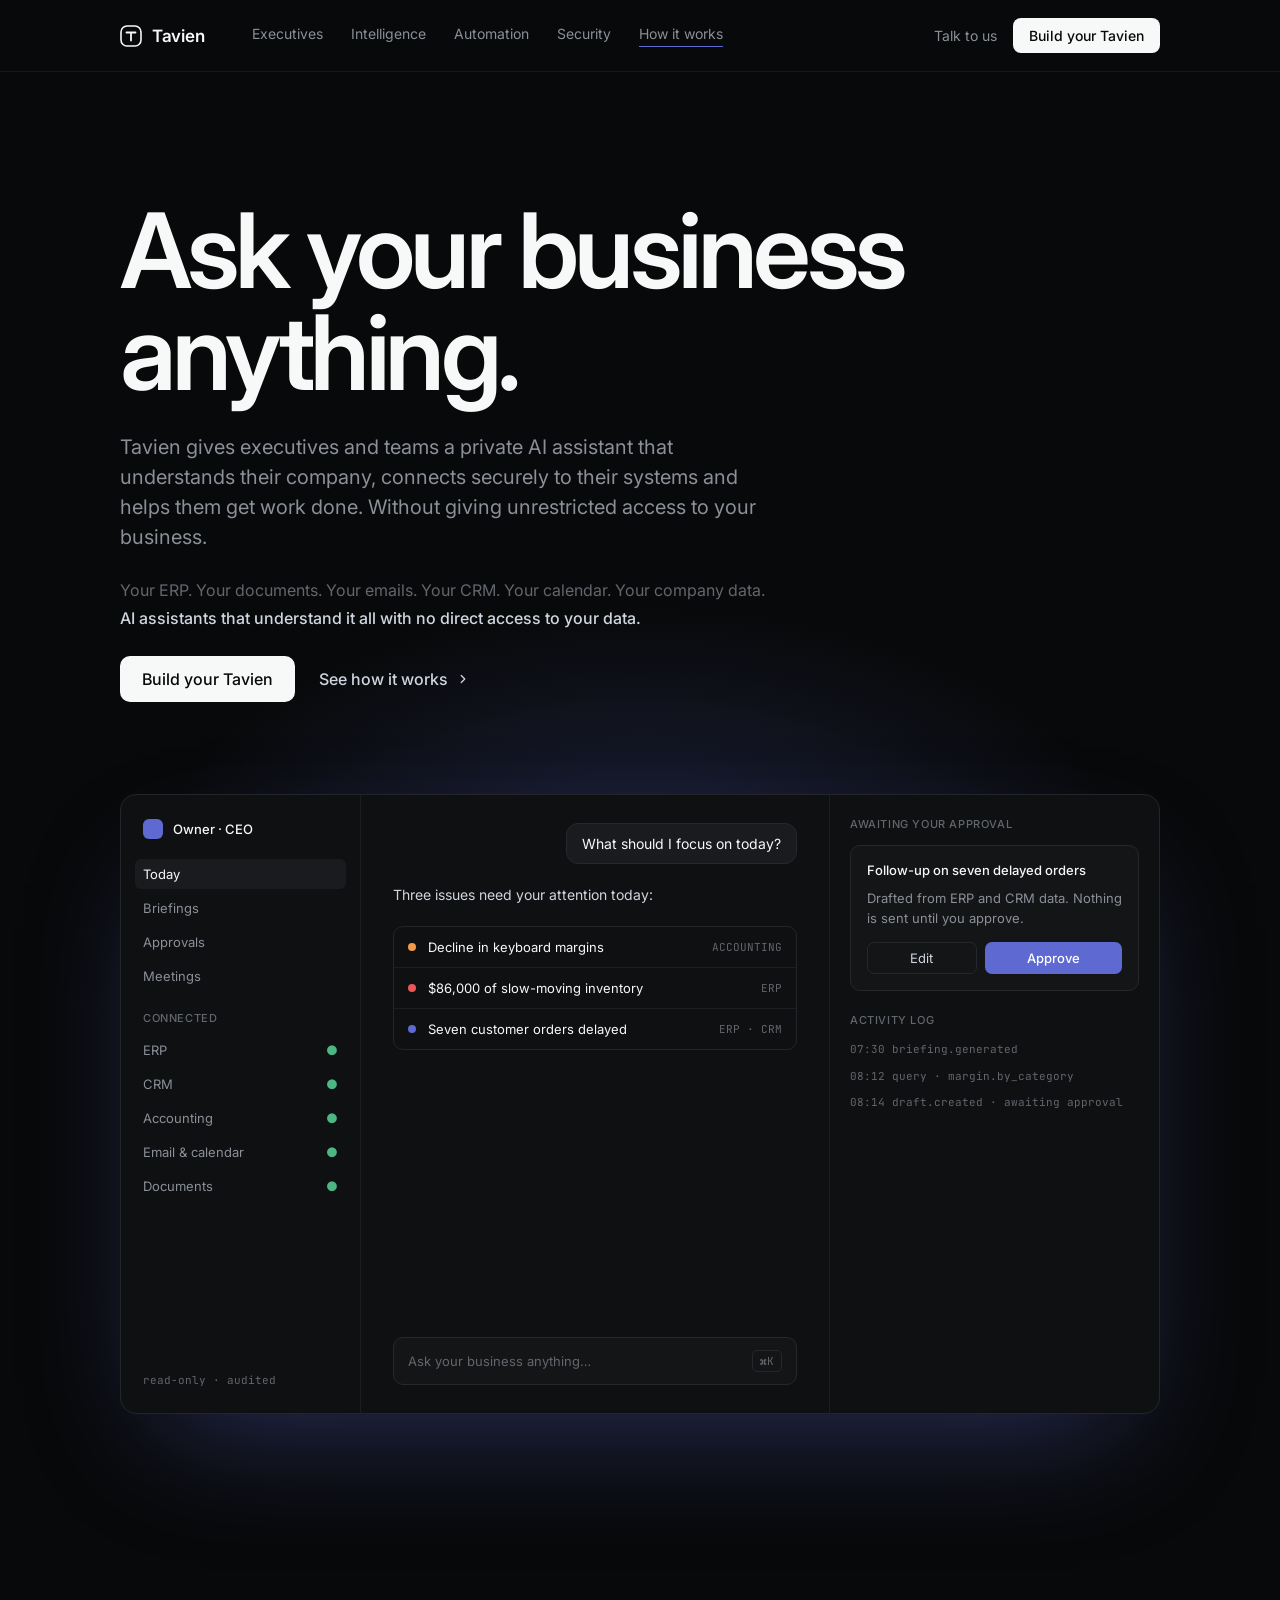
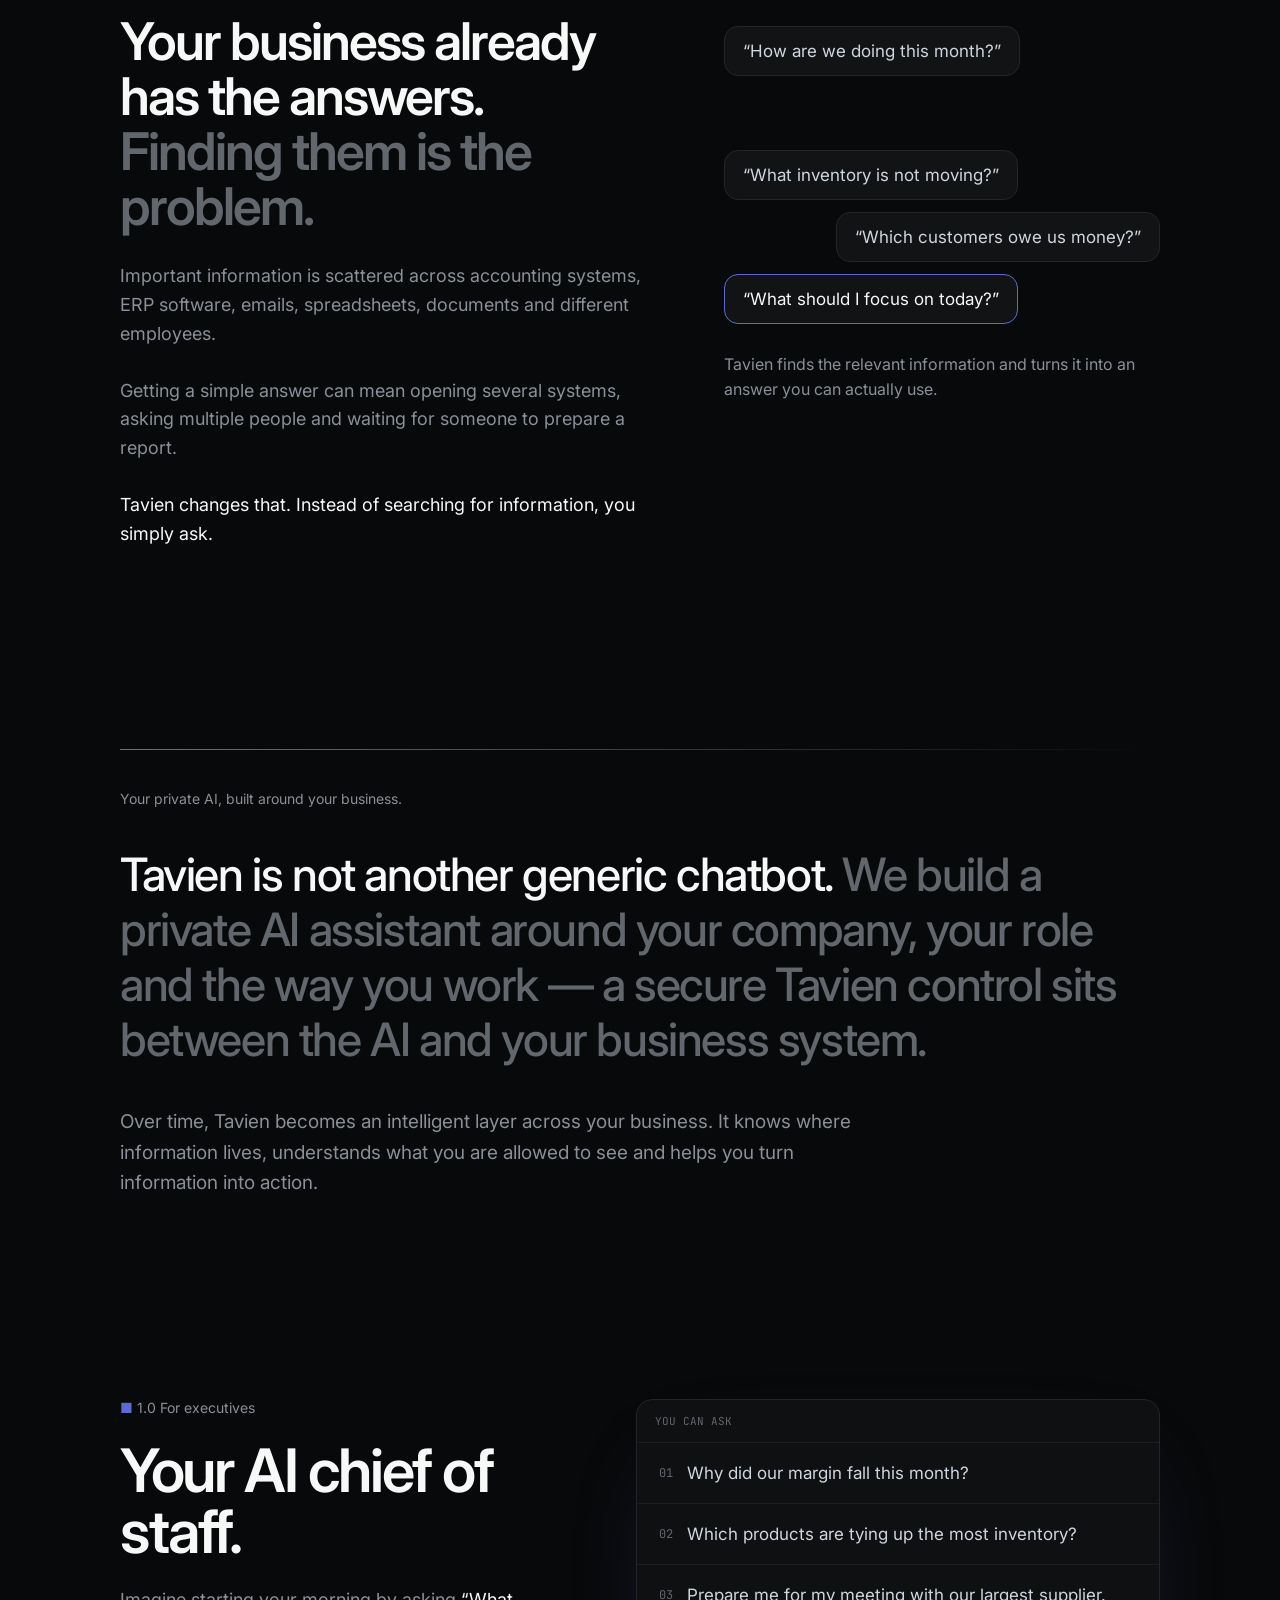
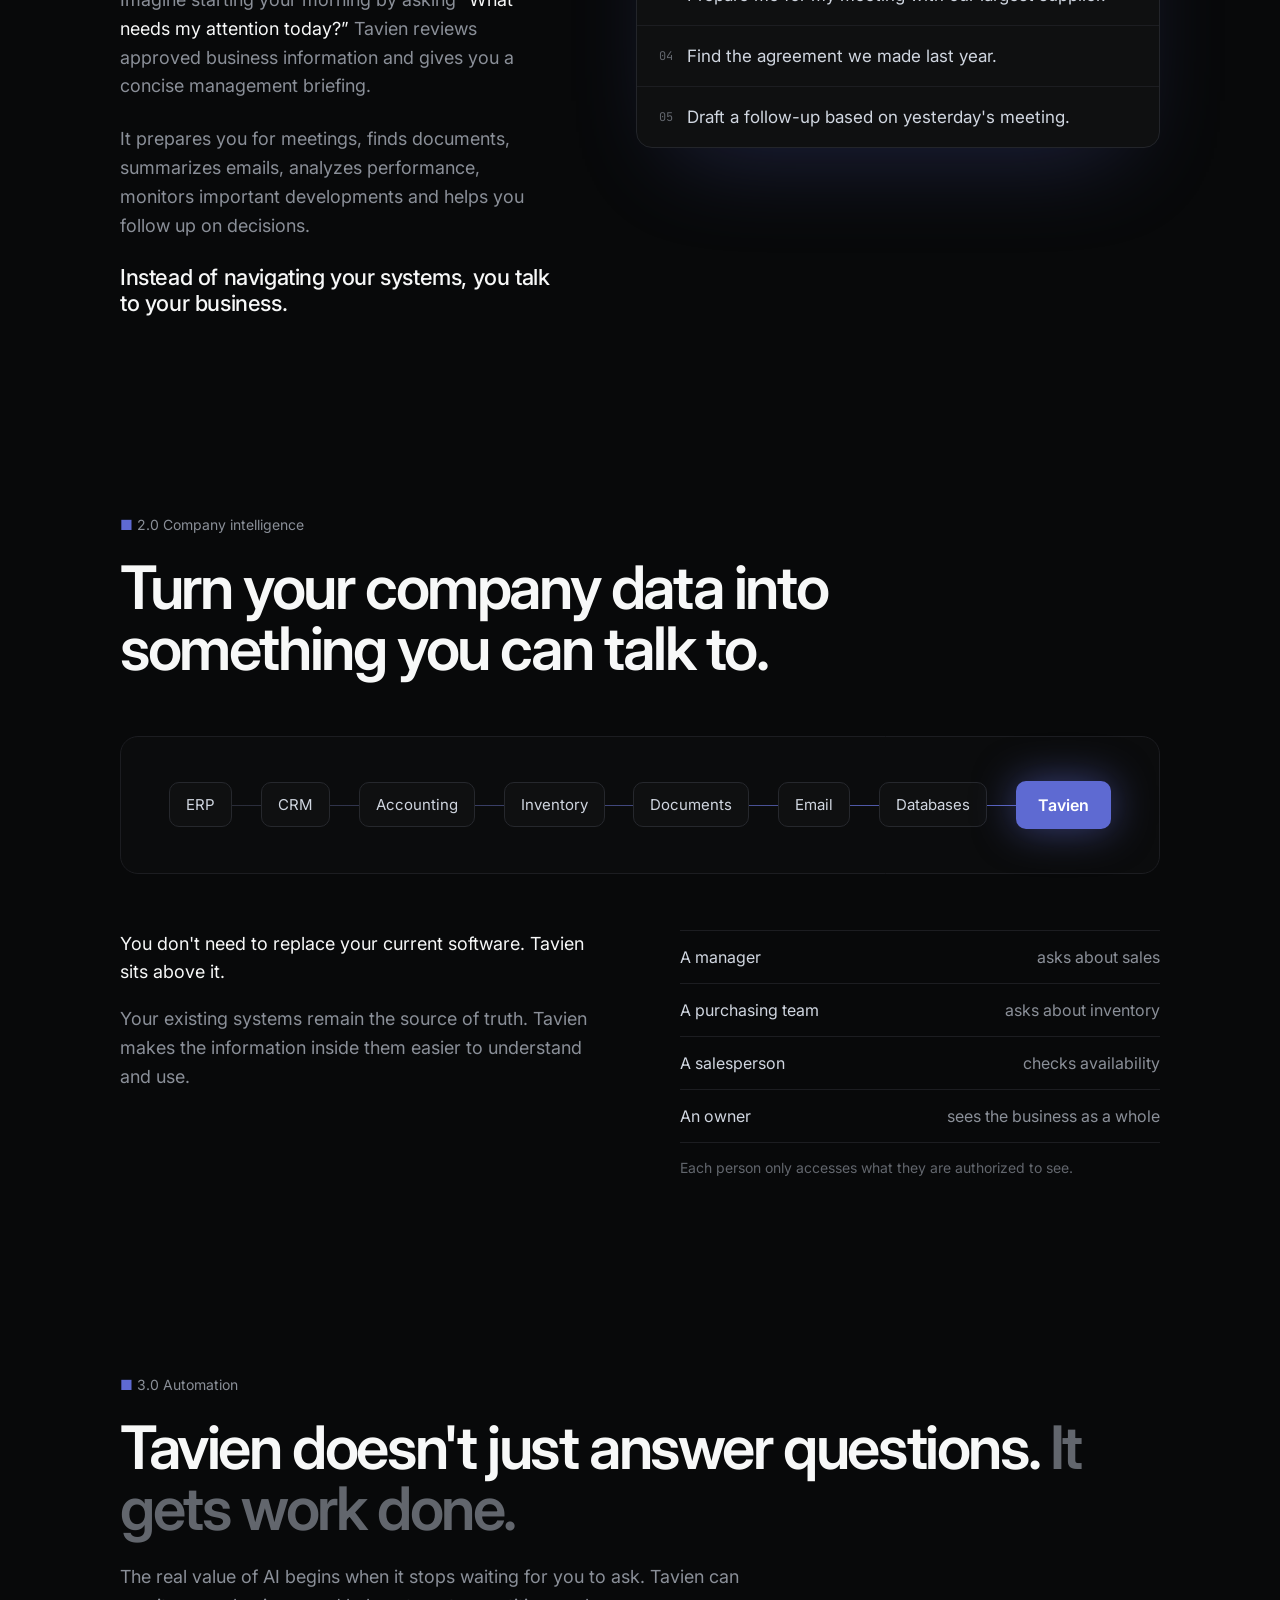
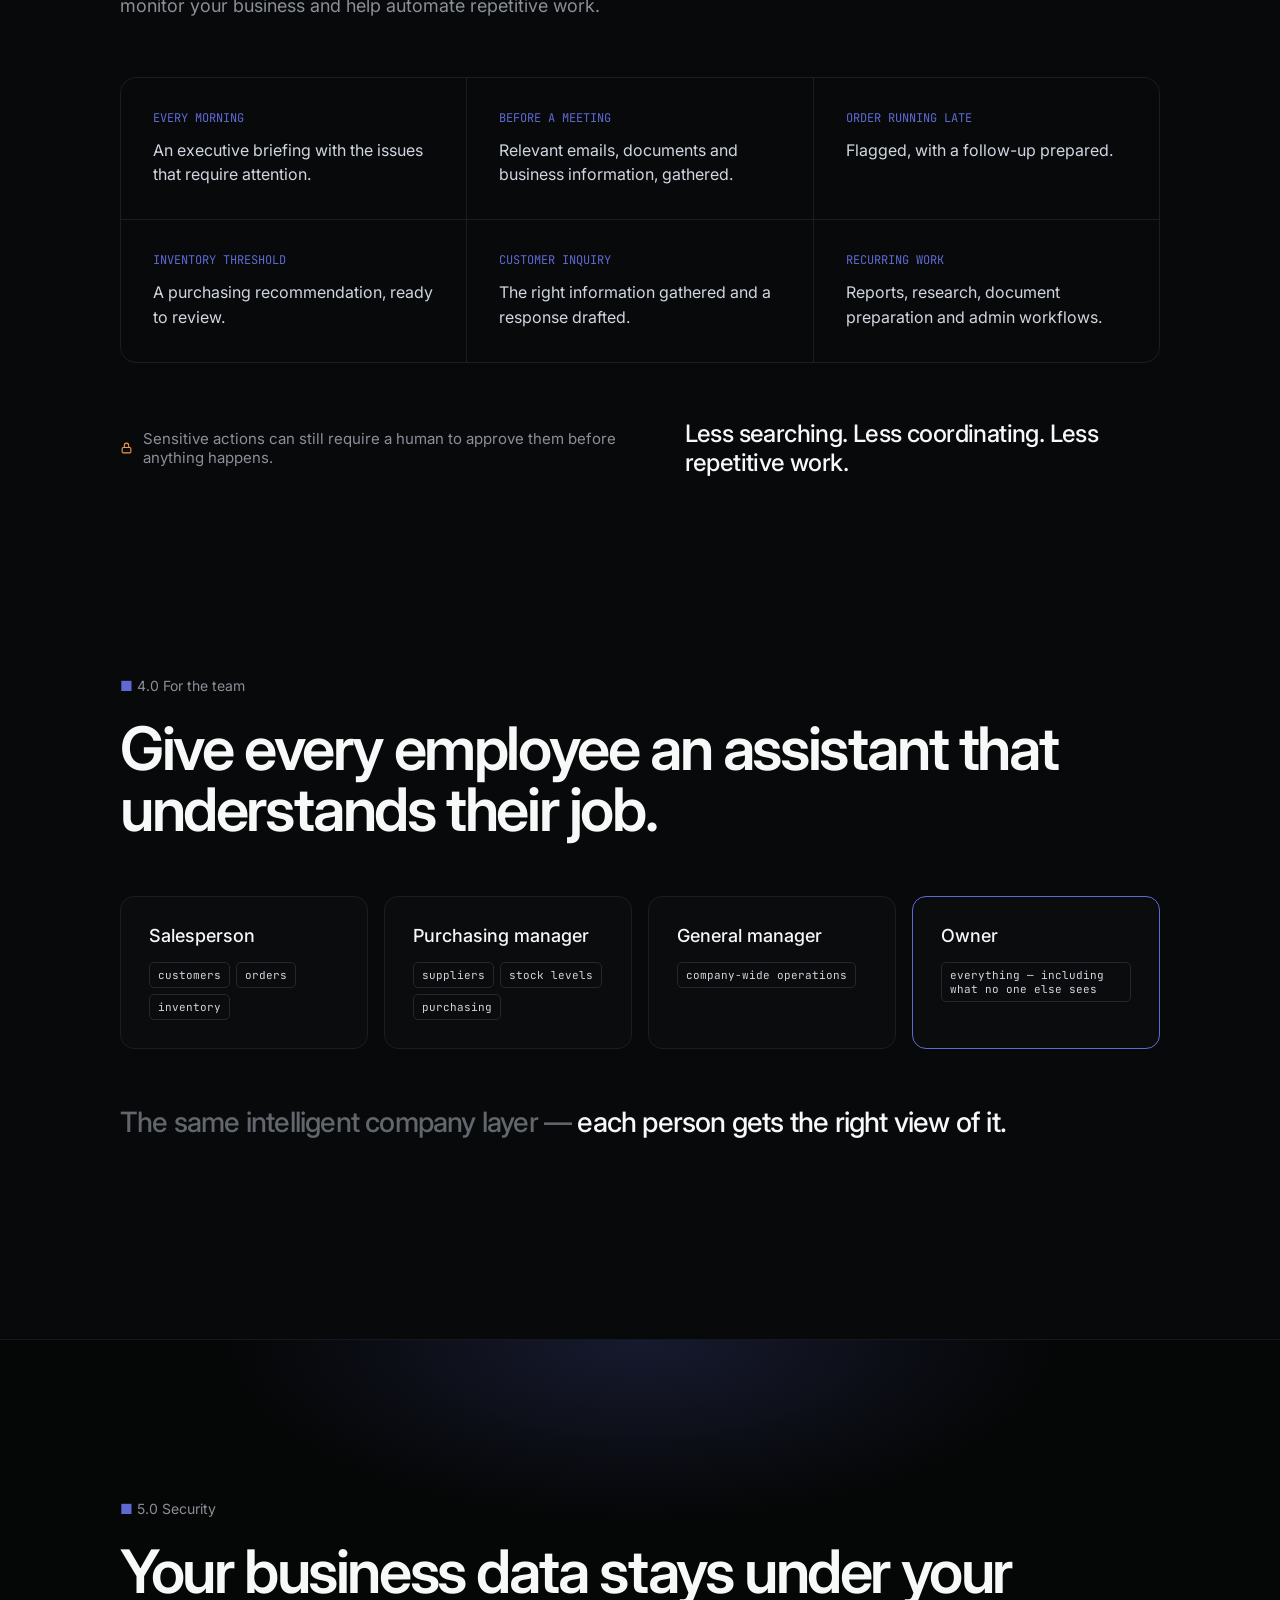
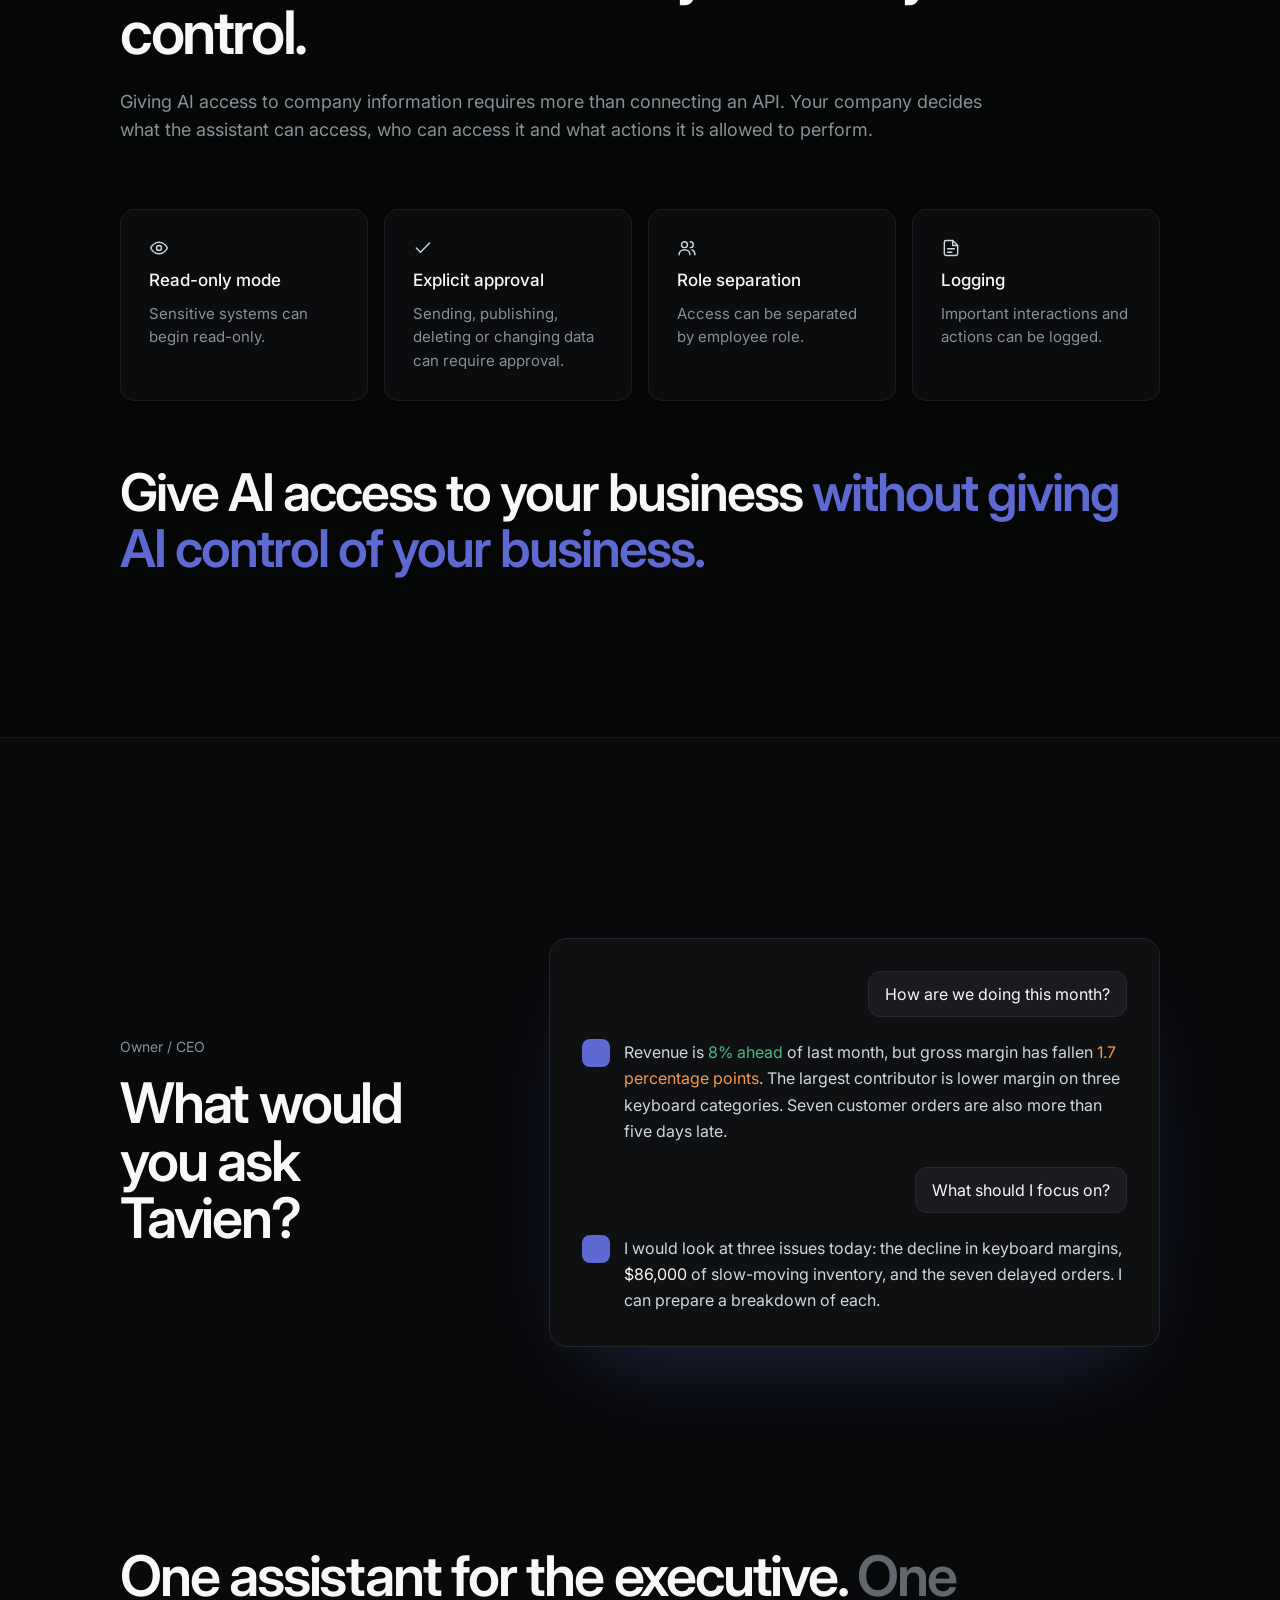
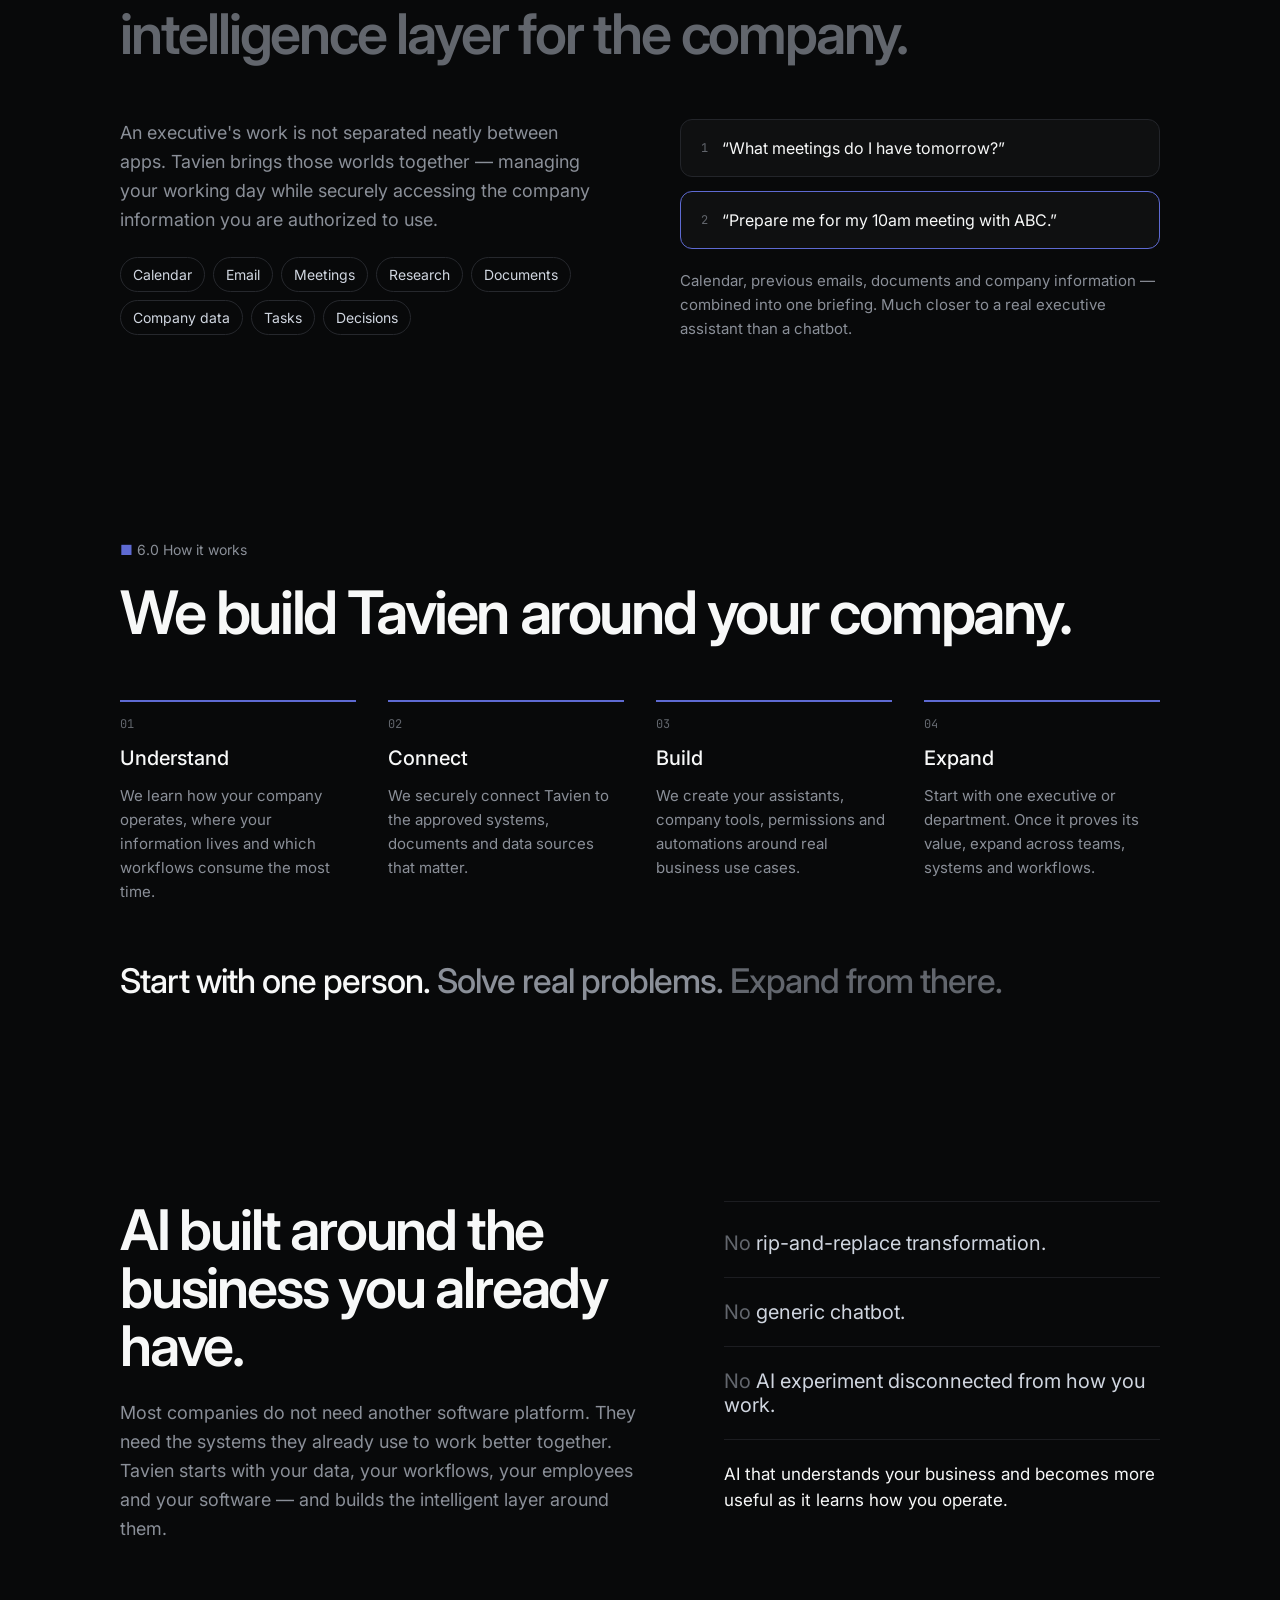
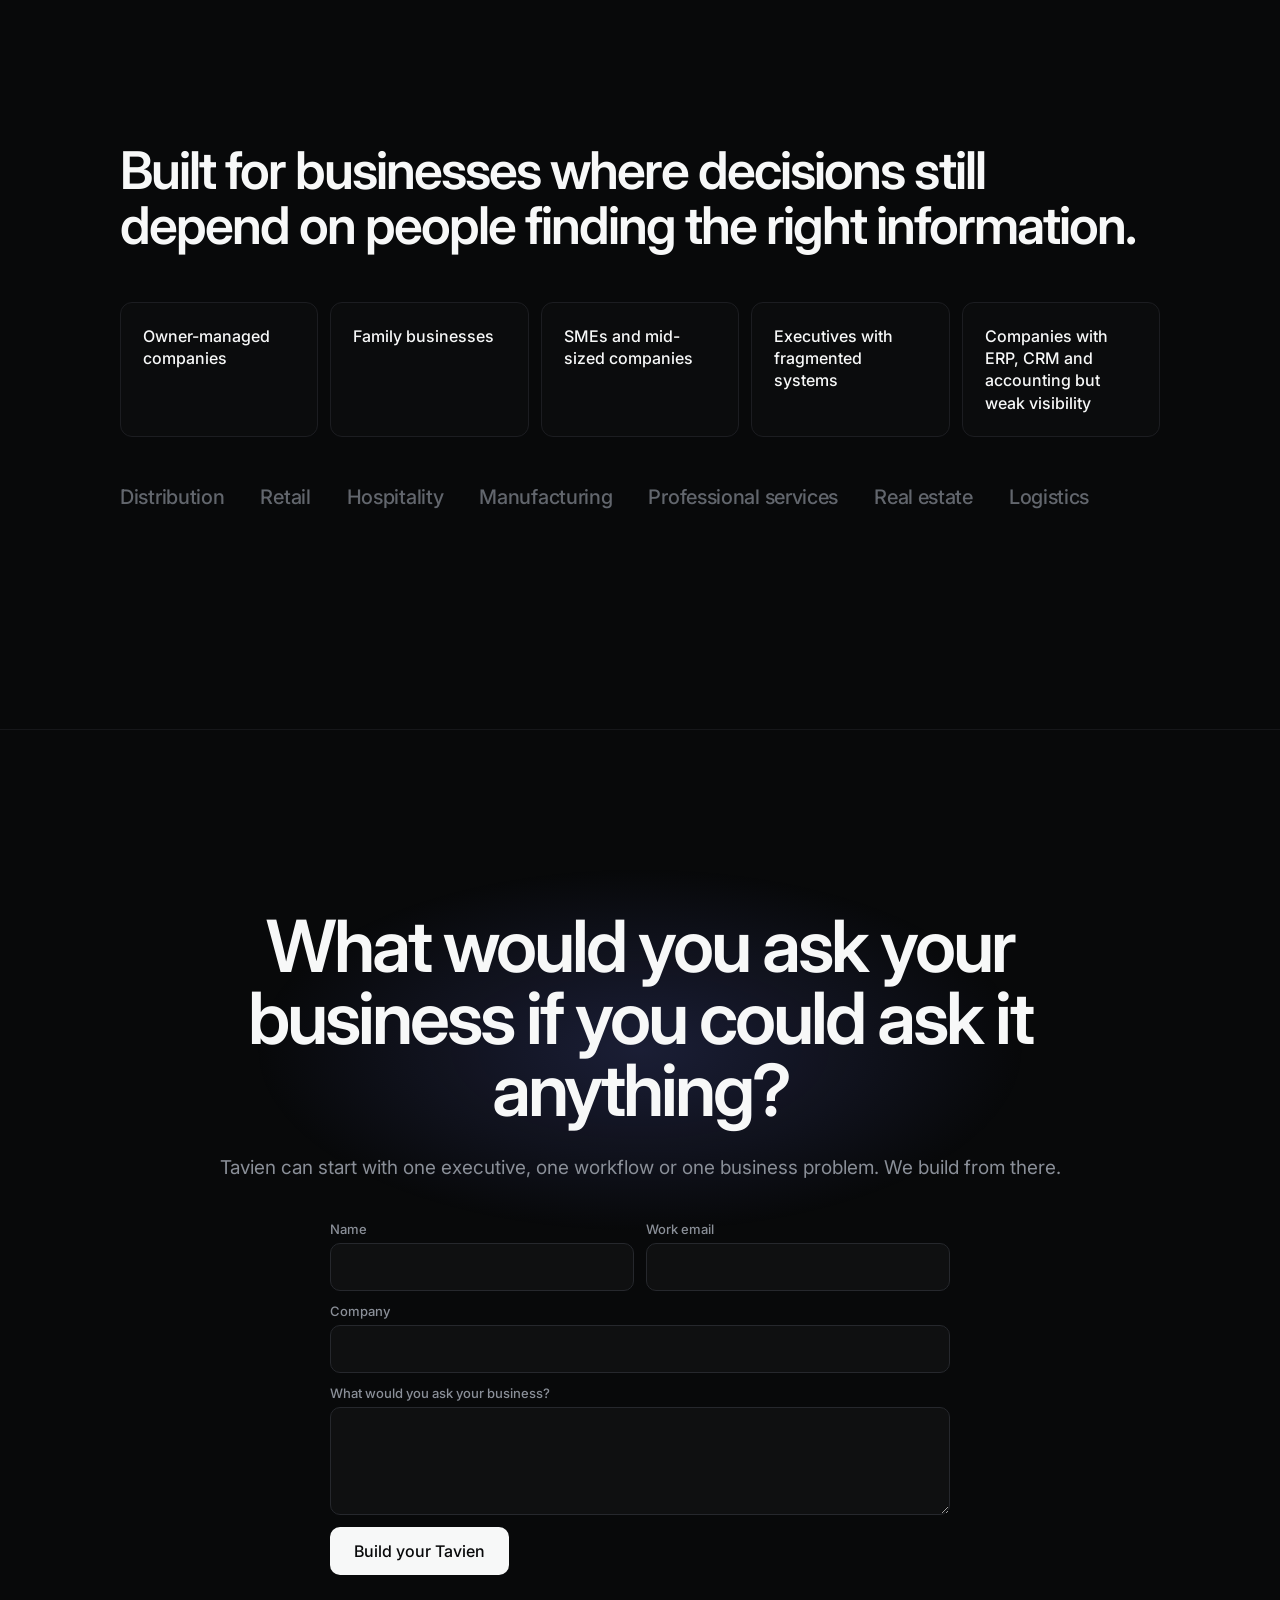
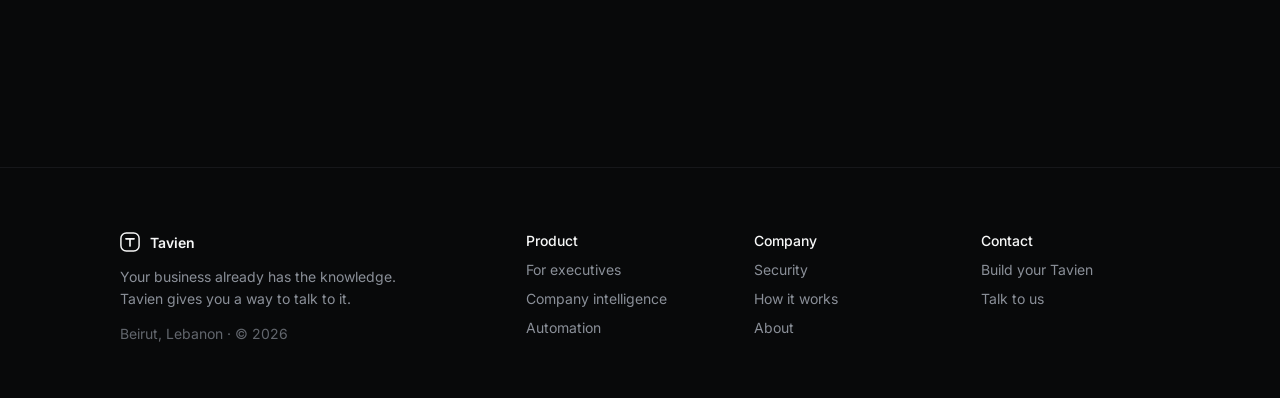
==== index.html @ c4015d45 "Initial Tavien landing page" ====
<!doctype html>
<html lang="en">
<head>
<meta charset="utf-8">
<meta name="viewport" content="width=device-width, initial-scale=1, viewport-fit=cover">
<title>Tavien — Ask your business anything</title>
<meta name="description" content="Tavien gives executives and teams a private AI assistant that understands their company, connects securely to their systems and helps them get work done.">
<meta property="og:title" content="Tavien — Ask your business anything">
<meta property="og:description" content="A private AI assistant that understands your company. Connected securely to your ERP, CRM, accounting, documents and email.">
<meta property="og:type" content="website">
<meta property="og:url" content="https://tavien.ai">
<meta property="twitter:card" content="summary_large_image">
<meta property="twitter:title" content="Tavien — Ask your business anything">
<meta property="twitter:description" content="A private AI assistant that understands your company. Connected securely to your ERP, CRM, accounting, documents and email.">
<link rel="canonical" href="https://tavien.ai">
<meta name="theme-color" content="#08090A">
<link rel="icon" href="data:image/svg+xml,%3Csvg xmlns='http://www.w3.org/2000/svg' viewBox='0 0 22 22'%3E%3Crect width='22' height='22' rx='6' fill='%2308090A'/%3E%3Crect x='1' y='1' width='20' height='20' rx='6' fill='none' stroke='%23F7F8F8' stroke-width='1.6'/%3E%3Cpath d='M6.5 7.5h9M11 7.5v8' stroke='%23F7F8F8' stroke-width='1.8' stroke-linecap='round'/%3E%3C/svg%3E">
<link rel="preconnect" href="https://fonts.googleapis.com">
<link rel="preconnect" href="https://fonts.gstatic.com" crossorigin>
<link href="https://fonts.googleapis.com/css2?family=Inter:wght@400;500;600&amp;family=JetBrains+Mono:wght@400;500&amp;display=swap" rel="stylesheet">
<style>
body{margin:0;background:#08090A;font-family:'Inter',system-ui,sans-serif;color:#F7F8F8;-webkit-font-smoothing:antialiased}
a{color:#F7F8F8;text-decoration:none}a:hover{color:#FFFFFF}
@media (prefers-reduced-motion: no-preference){
@keyframes tvIn{from{opacity:0;transform:translateY(28px);filter:blur(6px)}to{opacity:1;transform:none;filter:none}}
.tv-h1,.tv-h2,.tv-h3,.tv-h4{animation:tvIn .9s cubic-bezier(.2,.7,.2,1) both}
.tv-h2{animation-delay:.12s}.tv-h3{animation-delay:.24s}.tv-h4{animation-delay:.36s}
.rv{opacity:0;transform:translateY(48px);transition:opacity .8s cubic-bezier(.2,.7,.2,1),transform .8s cubic-bezier(.2,.7,.2,1)}
.rv.in{opacity:1;transform:none}
.rv2{opacity:0;transform:translateY(48px);transition:opacity .8s cubic-bezier(.2,.7,.2,1) .1s,transform .8s cubic-bezier(.2,.7,.2,1) .1s}
.rv2.in{opacity:1;transform:none}
.tilt{opacity:.4;transform:perspective(1600px) rotateX(14deg) scale(.94);transition:opacity .9s cubic-bezier(.2,.7,.2,1),transform .9s cubic-bezier(.2,.7,.2,1)}
.tilt.in{opacity:1;transform:perspective(1600px) rotateX(0) scale(1)}
.line{transform-origin:left center;transform:scaleX(0);transition:transform .9s cubic-bezier(.2,.7,.2,1)}
.line.in{transform:scaleX(1)}
.glow{opacity:0;transition:opacity 1.1s ease}
.glow.in{opacity:1}
}
</style>
<noscript><style>.rv,.rv2,.tilt,.line,.glow{opacity:1!important;transform:none!important}</style></noscript>

<style>
html{scroll-behavior:smooth}
*,*::before,*::after{box-sizing:border-box}
a:focus-visible,button:focus-visible,input:focus-visible,textarea:focus-visible{outline:2px solid #5E6AD2;outline-offset:3px;border-radius:6px}
.fld{display:flex;flex-direction:column;gap:6px;font-size:13px;font-weight:500;color:#8A8F98}
.fld input,.fld textarea{font:inherit;font-size:16px;color:#F7F8F8;background:#0F1011;border:1px solid #26282D;border-radius:10px;padding:13px 14px;resize:vertical}
.fld input:focus,.fld textarea:focus{border-color:#5E6AD2;outline:none}
#scrollbar{position:fixed;top:0;left:0;height:3px;width:0%;background:linear-gradient(90deg,#5E6AD2,#8B93E8);z-index:60;transition:width .08s linear}
header nav a{position:relative;padding-bottom:4px}
header nav a::after{content:'';position:absolute;left:0;right:100%;bottom:-1px;height:1.5px;background:#5E6AD2;transition:right .25s cubic-bezier(.2,.7,.2,1)}
header nav a:hover{color:#F7F8F8}
header nav a:hover::after,header nav a.active::after{right:0}
header nav a.active{color:#F7F8F8}
[style*="background: #F7F8F8"]{transition:transform .2s cubic-bezier(.2,.7,.2,1),box-shadow .2s ease}
[style*="background: #F7F8F8"]:hover{transform:translateY(-2px);box-shadow:0 12px 28px -10px rgba(247,248,248,.3)}
[style*="background: #F7F8F8"]:active{transform:translateY(0)}
[style*="background: #0B0C0D"]{transition:transform .3s cubic-bezier(.2,.7,.2,1),border-color .3s ease,box-shadow .3s ease}
[style*="background: #0B0C0D"]:hover{transform:translateY(-6px);border-color:#3D4160!important;box-shadow:0 24px 48px -28px rgba(94,106,210,.45)}
.hair>div{transition:transform .3s cubic-bezier(.2,.7,.2,1),background .3s ease}
.hair>div:hover{transform:translateY(-4px);background:#0B0C0D}
.mock{isolation:isolate}
.mock::after{content:'';position:absolute;inset:0;pointer-events:none;opacity:0;transition:opacity .3s ease;background:radial-gradient(320px circle at var(--mx,50%) var(--my,50%),rgba(94,106,210,.16),transparent 70%)}
.mock:hover::after{opacity:1}
.hamburger{display:none;align-items:center;justify-content:center;width:36px;height:36px;border-radius:8px;border:1px solid #26282D;background:transparent;cursor:pointer;flex-direction:column;gap:4px}
.hamburger span{display:block;width:16px;height:1.5px;background:#F7F8F8;transition:transform .25s ease,opacity .25s ease}
.hamburger[aria-expanded="true"] span:nth-child(1){transform:translateY(5.5px) rotate(45deg)}
.hamburger[aria-expanded="true"] span:nth-child(2){opacity:0}
.hamburger[aria-expanded="true"] span:nth-child(3){transform:translateY(-5.5px) rotate(-45deg)}
.mobile-nav{display:none;flex-direction:column;gap:2px;padding:8px 20px 20px;border-bottom:1px solid #16171A;background:#08090A;position:relative;z-index:2}
.mobile-nav a{padding:12px 4px;font-size:15px;color:#D0D6E0;border-bottom:1px solid #16171A}
.mobile-nav a:last-child{border-bottom:0}
.mobile-nav.open{display:flex}
@media (min-width:761px){.hamburger{display:none!important}.mobile-nav{display:none!important}}
@media (max-width:1100px){
 header{padding:0 40px!important}
 header nav{gap:18px!important}
 section{padding-left:40px!important;padding-right:40px!important}
 footer{padding-left:40px!important;padding-right:40px!important}
 [style*="repeat(4, minmax(0, 1fr))"],[style*="repeat(5, minmax(0, 1fr))"]{grid-template-columns:repeat(2,minmax(0,1fr))!important}
 .mock>div{grid-template-columns:220px minmax(0,1fr)!important}
 .mock>div>div:last-child{display:none!important}
 h1{font-size:84px!important}
}
@media (max-width:760px){
 header{padding:0 20px!important}
 header nav,header a[href="#contact"]:not([style*="background"]){display:none!important}
 .hamburger{display:flex!important}
 section{padding-left:20px!important;padding-right:20px!important;padding-top:96px!important}
 #security{padding-top:88px!important;padding-bottom:88px!important;margin-top:96px!important}
 #contact{padding-top:88px!important;padding-bottom:88px!important;margin-top:96px!important}
 footer{padding:48px 20px!important;grid-template-columns:repeat(2,minmax(0,1fr))!important}
 footer>div:first-child{grid-column:1/-1}
 [style*="grid-template-columns"]:not(footer):not(.hair):not(.contact-form){grid-template-columns:minmax(0,1fr)!important;gap:36px!important}
 .hair{grid-template-columns:minmax(0,1fr)!important}
 .contact-form{grid-template-columns:minmax(0,1fr)!important}
 h1{font-size:52px!important;letter-spacing:-2px!important}
 h2{font-size:36px!important;letter-spacing:-1.2px!important;line-height:1.1!important}
 .big{font-size:26px!important;letter-spacing:-0.6px!important}
 #top{padding-top:72px!important}
 .mock{height:auto!important;margin-top:40px!important}
 .mock>div{grid-template-columns:minmax(0,1fr)!important}
 .mock>div>div:first-child{display:none!important}
 .mock>div>div:nth-child(2){padding:20px!important}
 .flow{flex-wrap:wrap;justify-content:flex-start!important;gap:10px;padding:24px!important}
 .flow .line{display:none}
 [style*="justify-content: space-between"]{flex-wrap:wrap}
 [style*="font-size: 72px"]{font-size:40px!important;letter-spacing:-1.4px!important}
 [style*="font-size: 60px"],[style*="font-size: 56px"]{font-size:36px!important}
}
</style>
</head>
<body>
<div id="scrollbar"></div>
<div style="width: 100%; max-width: 1440px; margin: 0 auto; min-height: 100vh; box-sizing: border-box; background: #08090A; display: flex; flex-direction: column; font-family: 'Inter', system-ui, sans-serif; color: #F7F8F8; overflow: hidden; position: relative">

<!-- NAV -->
<header style="display: flex; align-items: center; justify-content: space-between; height: 72px; padding: 0 120px; border-bottom: 1px solid #16171A; position: relative; z-index: 2">
<div style="display: flex; align-items: center; gap: 48px">
<a href="#top" style="display: flex; align-items: center; gap: 10px">
<svg width="22" height="22" viewBox="0 0 22 22" fill="none" aria-hidden="true"><rect x="1" y="1" width="20" height="20" rx="6" stroke="#F7F8F8" stroke-width="1.6"></rect><path d="M6.5 7.5h9M11 7.5v8" stroke="#F7F8F8" stroke-width="1.8" stroke-linecap="round"></path></svg>
<span style="font-weight: 600; font-size: 17px; letter-spacing: -0.3px">Tavien</span>
</a>
<nav style="display: flex; gap: 28px; font-size: 14px">
<a href="#executives" style="color: #8A8F98">Executives</a>
<a href="#intelligence" style="color: #8A8F98">Intelligence</a>
<a href="#automation" style="color: #8A8F98">Automation</a>
<a href="#security" style="color: #8A8F98">Security</a>
<a href="#how" style="color: #8A8F98">How it works</a>
</nav>
</div>
<div style="display: flex; align-items: center; gap: 16px; font-size: 14px">
<a href="#contact" style="color: #8A8F98">Talk to us</a>
<a href="#contact" style="padding: 9px 16px; border-radius: 8px; background: #F7F8F8; color: #08090A; font-weight: 500">Build your Tavien</a>
<button type="button" class="hamburger" id="navToggle" aria-expanded="false" aria-label="Open menu" aria-controls="mobileNav"><span></span><span></span><span></span></button>
</div>
</header>
<nav id="mobileNav" class="mobile-nav" aria-label="Mobile">
<a href="#executives">Executives</a>
<a href="#intelligence">Intelligence</a>
<a href="#automation">Automation</a>
<a href="#security">Security</a>
<a href="#how">How it works</a>
<a href="#contact">Talk to us</a>
</nav>

<!-- HERO -->
<section id="top" style="position: relative; padding: 128px 120px 0; display: flex; flex-direction: column; gap: 28px">
<div style="position: absolute; left: 50%; top: 420px; width: 1400px; height: 760px; margin-left: -700px; border-radius: 50%; background: radial-gradient(closest-side, rgba(94,106,210,0.24), rgba(94,106,210,0) 70%)"></div>
<h1 class="tv-h1" style="margin: 0; font-size: 104px; font-weight: 600; line-height: 0.98; letter-spacing: -4.5px; position: relative">Ask your business<br>anything.</h1>
<p class="tv-h2" style="margin: 0; max-width: 640px; font-size: 20px; line-height: 1.5; color: #8A8F98; position: relative">Tavien gives executives and teams a private AI assistant that understands their company, connects securely to their systems and helps them get work done. Without giving unrestricted access to your business.</p>
<div class="tv-h3" style="display: flex; flex-direction: column; gap: 8px; position: relative"><span style="font-size: 16px; color: rgb(98, 102, 109)">Your ERP. Your documents. Your emails. Your CRM. Your calendar. Your company data.</span><span style="font-size: 16px; font-weight: 500; color: rgb(208, 214, 224)">AI assistants that understand it all with no direct access to your data.</span></div>
<div class="tv-h4" style="display: flex; gap: 16px; align-items: center; position: relative">
<a href="#contact" style="padding: 13px 22px; border-radius: 10px; background: #F7F8F8; color: #08090A; font-weight: 500; font-size: 16px">Build your Tavien</a>
<a href="#how" style="display: flex; align-items: center; gap: 8px; padding: 13px 8px; color: #D0D6E0; font-weight: 500; font-size: 16px">See how it works <svg width="14" height="14" viewBox="0 0 24 24" fill="none" stroke="#D0D6E0" stroke-width="2.2" stroke-linecap="round" stroke-linejoin="round" aria-hidden="true"><path d="M9 6l6 6-6 6"></path></svg></a>
</div>

<!-- Product mock -->
<div class="tilt mock" aria-hidden="true" style="position: relative; margin-top: 64px; width: 100%; max-width: 1200px; height: 620px; border-radius: 16px; border: 1px solid #23252A; background: #0F1011; overflow: hidden; box-shadow: 0 50px 120px -40px rgba(94,106,210,0.4)">
<div style="display: grid; grid-template-columns: 240px minmax(0, 1fr) 330px; height: 100%">
<div style="border-right: 1px solid #1C1D21; padding: 18px 14px; display: flex; flex-direction: column; gap: 4px; font-size: 13px; color: #8A8F98">
<div style="display: flex; align-items: center; gap: 10px; padding: 6px 8px 16px; color: #F7F8F8; font-weight: 500"><span style="width: 20px; height: 20px; border-radius: 6px; background: #5E6AD2"></span>Owner · CEO</div>
<span style="padding: 7px 8px; border-radius: 6px; background: #1A1B1F; color: #F7F8F8">Today</span>
<span style="padding: 7px 8px">Briefings</span>
<span style="padding: 7px 8px">Approvals</span>
<span style="padding: 7px 8px">Meetings</span>
<span style="padding: 16px 8px 6px; font-size: 11px; font-weight: 500; letter-spacing: 0.6px; text-transform: uppercase; color: #62666D">Connected</span>
<span style="padding: 7px 8px; display: flex; justify-content: space-between">ERP<span style="color: #4CB782">●</span></span>
<span style="padding: 7px 8px; display: flex; justify-content: space-between">CRM<span style="color: #4CB782">●</span></span>
<span style="padding: 7px 8px; display: flex; justify-content: space-between">Accounting<span style="color: #4CB782">●</span></span>
<span style="padding: 7px 8px; display: flex; justify-content: space-between">Email &amp; calendar<span style="color: #4CB782">●</span></span>
<span style="padding: 7px 8px; display: flex; justify-content: space-between">Documents<span style="color: #4CB782">●</span></span>
<span style="margin-top: auto; padding: 8px; font-family: 'JetBrains Mono', monospace; font-size: 11px; color: #62666D">read-only · audited</span>
</div>
<div style="padding: 28px 32px; display: flex; flex-direction: column; gap: 20px">
<div style="align-self: flex-end; padding: 11px 15px; border-radius: 12px; background: #1A1B1F; border: 1px solid #26282D; font-size: 14px">What should I focus on today?</div>
<span style="font-size: 14px; line-height: 1.6; color: #D0D6E0">Three issues need your attention today:</span>
<div style="display: flex; flex-direction: column; border: 1px solid #23252A; border-radius: 10px; overflow: hidden; font-size: 13px">
<div style="display: flex; align-items: center; gap: 12px; padding: 12px 14px; border-bottom: 1px solid #1C1D21"><span style="width: 8px; height: 8px; border-radius: 99px; background: #F2994A"></span>Decline in keyboard margins<span style="margin-left: auto; font-family: 'JetBrains Mono', monospace; font-size: 11px; color: #62666D">ACCOUNTING</span></div>
<div style="display: flex; align-items: center; gap: 12px; padding: 12px 14px; border-bottom: 1px solid #1C1D21"><span style="width: 8px; height: 8px; border-radius: 99px; background: #EB5757"></span>$86,000 of slow-moving inventory<span style="margin-left: auto; font-family: 'JetBrains Mono', monospace; font-size: 11px; color: #62666D">ERP</span></div>
<div style="display: flex; align-items: center; gap: 12px; padding: 12px 14px"><span style="width: 8px; height: 8px; border-radius: 99px; background: #5E6AD2"></span>Seven customer orders delayed<span style="margin-left: auto; font-family: 'JetBrains Mono', monospace; font-size: 11px; color: #62666D">ERP · CRM</span></div>
</div>
<div style="margin-top: auto; display: flex; align-items: center; gap: 10px; padding: 12px 14px; border-radius: 10px; border: 1px solid #26282D; background: #141516; font-size: 13px; color: #62666D">Ask your business anything…<span style="margin-left: auto; padding: 3px 7px; border-radius: 5px; border: 1px solid #26282D; font-family: 'JetBrains Mono', monospace; font-size: 11px">⌘K</span></div>
</div>
<div style="border-left: 1px solid #1C1D21; padding: 22px 20px; display: flex; flex-direction: column; gap: 14px; font-size: 13px">
<span style="font-size: 11px; font-weight: 500; letter-spacing: 0.6px; text-transform: uppercase; color: #62666D">Awaiting your approval</span>
<div style="padding: 16px; border-radius: 10px; border: 1px solid #26282D; background: #141516; display: flex; flex-direction: column; gap: 10px">
<span style="font-weight: 500">Follow-up on seven delayed orders</span>
<span style="line-height: 1.55; color: #8A8F98">Drafted from ERP and CRM data. Nothing is sent until you approve.</span>
<div style="display: flex; gap: 8px; margin-top: 4px"><button type="button" tabindex="-1" style="flex-grow: 1; height: 32px; border-radius: 7px; border: 1px solid #26282D; background: transparent; color: #D0D6E0; font-family: 'Inter', sans-serif; font-size: 13px">Edit</button><button type="button" tabindex="-1" style="flex-grow: 1; height: 32px; border-radius: 7px; border: 0; background: #5E6AD2; color: #FFFFFF; font-family: 'Inter', sans-serif; font-size: 13px; font-weight: 500">Approve</button></div>
</div>
<span style="margin-top: 8px; font-size: 11px; font-weight: 500; letter-spacing: 0.6px; text-transform: uppercase; color: #62666D">Activity log</span>
<div style="display: flex; flex-direction: column; gap: 10px; font-family: 'JetBrains Mono', monospace; font-size: 11px; line-height: 1.5; color: #62666D"><span>07:30 briefing.generated</span><span>08:12 query · margin.by_category</span><span>08:14 draft.created · awaiting approval</span></div>
</div>
</div>
</div>
</section>

<!-- 2 PROBLEM -->
<section style="padding: 200px 120px 0; display: grid; grid-template-columns: minmax(0, 6fr) minmax(0, 5fr); gap: 80px">
<div class="rv" style="display: flex; flex-direction: column; gap: 28px">
<h2 style="margin: 0; font-size: 52px; font-weight: 600; line-height: 1.06; letter-spacing: -2px">Your business already has the answers. <span style="color: #62666D">Finding them is the problem.</span></h2>
<p style="margin: 0; font-size: 18px; line-height: 1.6; color: #8A8F98">Important information is scattered across accounting systems, ERP software, emails, spreadsheets, documents and different employees.</p>
<p style="margin: 0; font-size: 18px; line-height: 1.6; color: #8A8F98">Getting a simple answer can mean opening several systems, asking multiple people and waiting for someone to prepare a report.</p>
<p style="margin: 0; font-size: 18px; line-height: 1.6; color: #F7F8F8">Tavien changes that. Instead of searching for information, you simply ask.</p>
</div>
<div style="display: flex; flex-direction: column; gap: 12px; padding-top: 12px">
<span class="rv" style="align-self: flex-start; padding: 14px 18px; border-radius: 14px; background: #121315; border: 1px solid #23252A; font-size: 17px; color: #D0D6E0">“How are we doing this month?”</span>
<span class="rv2" style="align-self: flex-end; padding: 14px 18px; border-radius: 14px; background: #121315; border: 1px solid #23252A; font-size: 17px; color: #D0D6E0">“Which orders are delayed?”</span>
<span class="rv" style="align-self: flex-start; padding: 14px 18px; border-radius: 14px; background: #121315; border: 1px solid #23252A; font-size: 17px; color: #D0D6E0">“What inventory is not moving?”</span>
<span class="rv2" style="align-self: flex-end; padding: 14px 18px; border-radius: 14px; background: #121315; border: 1px solid #23252A; font-size: 17px; color: #D0D6E0">“Which customers owe us money?”</span>
<span class="rv" style="align-self: flex-start; padding: 14px 18px; border-radius: 14px; background: #121315; border: 1px solid #5E6AD2; font-size: 17px; color: #F7F8F8">“What should I focus on today?”</span>
<p class="rv2" style="margin: 16px 0 0; font-size: 16px; line-height: 1.6; color: #8A8F98">Tavien finds the relevant information and turns it into an answer you can actually use.</p>
</div>
</section>

<!-- 3 WHAT TAVIEN IS -->
<section style="padding: 200px 120px 0; display: flex; flex-direction: column; gap: 40px">
<div class="line" style="height: 1px; background: linear-gradient(90deg, #5E6AD2, rgba(94,106,210,0))"></div>
<span class="rv" style="font-size: 14px; color: #8A8F98">Your private AI, built around your business.</span>
<p class="rv big" style="margin: 0; max-width: 1120px; font-size: 46px; font-weight: 500; line-height: 1.2; letter-spacing: -1.4px">Tavien is not another generic chatbot. <span style="color: rgb(98, 102, 109)">We build a private AI assistant around your company, your role and the way you work — a secure Tavien control sits between the AI and your business system.</span></p>
<p class="rv2" style="margin: 0; max-width: 760px; font-size: 19px; line-height: 1.6; color: #8A8F98">Over time, Tavien becomes an intelligent layer across your business. It knows where information lives, understands what you are allowed to see and helps you turn information into action.</p>
</section>

<!-- 1.0 EXECUTIVES -->
<section id="executives" style="padding: 200px 120px 0; display: grid; grid-template-columns: minmax(0, 5fr) minmax(0, 6fr); gap: 80px; align-items: start">
<div class="rv" style="display: flex; flex-direction: column; gap: 24px">
<span style="font-size: 14px; color: #8A8F98"><span style="color: #5E6AD2">■</span>  1.0  For executives</span>
<h2 style="margin: 0; font-size: 60px; font-weight: 600; line-height: 1.02; letter-spacing: -2.4px">Your AI chief of staff.</h2>
<p style="margin: 0; font-size: 18px; line-height: 1.6; color: #8A8F98">Imagine starting your morning by asking <span style="color: #F7F8F8">“What needs my attention today?”</span> Tavien reviews approved business information and gives you a concise management briefing.</p>
<p style="margin: 0; font-size: 18px; line-height: 1.6; color: #8A8F98">It prepares you for meetings, finds documents, summarizes emails, analyzes performance, monitors important developments and helps you follow up on decisions.</p>
<p style="margin: 0; font-size: 22px; font-weight: 500; letter-spacing: -0.4px">Instead of navigating your systems, you talk to your business.</p>
</div>
<div class="tilt" aria-hidden="true" style="border-radius: 16px; border: 1px solid #23252A; background: #0F1011; overflow: hidden; box-shadow: 0 40px 100px -40px rgba(94,106,210,0.3)">
<div style="padding: 14px 18px; border-bottom: 1px solid #1C1D21; font-family: 'JetBrains Mono', monospace; font-size: 11px; color: #62666D">YOU CAN ASK</div>
<div style="display: flex; flex-direction: column">
<div style="display: flex; align-items: center; gap: 14px; padding: 20px 22px; border-bottom: 1px solid #1C1D21; font-size: 17px; color: #D0D6E0"><span style="font-family: 'JetBrains Mono', monospace; font-size: 12px; color: #62666D">01</span>Why did our margin fall this month?</div>
<div style="display: flex; align-items: center; gap: 14px; padding: 20px 22px; border-bottom: 1px solid #1C1D21; font-size: 17px; color: #D0D6E0"><span style="font-family: 'JetBrains Mono', monospace; font-size: 12px; color: #62666D">02</span>Which products are tying up the most inventory?</div>
<div style="display: flex; align-items: center; gap: 14px; padding: 20px 22px; border-bottom: 1px solid #1C1D21; font-size: 17px; color: #D0D6E0"><span style="font-family: 'JetBrains Mono', monospace; font-size: 12px; color: #62666D">03</span>Prepare me for my meeting with our largest supplier.</div>
<div style="display: flex; align-items: center; gap: 14px; padding: 20px 22px; border-bottom: 1px solid #1C1D21; font-size: 17px; color: #D0D6E0"><span style="font-family: 'JetBrains Mono', monospace; font-size: 12px; color: #62666D">04</span>Find the agreement we made last year.</div>
<div style="display: flex; align-items: center; gap: 14px; padding: 20px 22px; font-size: 17px; color: #D0D6E0"><span style="font-family: 'JetBrains Mono', monospace; font-size: 12px; color: #62666D">05</span>Draft a follow-up based on yesterday's meeting.</div>
</div>
</div>
</section>

<!-- 2.0 INTELLIGENCE -->
<section id="intelligence" style="padding: 200px 120px 0; display: flex; flex-direction: column; gap: 56px">
<div class="rv" style="display: flex; flex-direction: column; gap: 24px; max-width: 900px">
<span style="font-size: 14px; color: #8A8F98"><span style="color: #5E6AD2">■</span>  2.0  Company intelligence</span>
<h2 style="margin: 0; font-size: 60px; font-weight: 600; line-height: 1.02; letter-spacing: -2.4px">Turn your company data into something you can talk to.</h2>
</div>
<div class="rv flow" style="position: relative; display: flex; align-items: center; justify-content: space-between; padding: 44px 48px; border-radius: 18px; border: 1px solid #1C1D21; background: #0B0C0D">
<div class="line" style="position: absolute; left: 48px; right: 48px; top: 50%; height: 1px; background: linear-gradient(90deg, #26282D, #5E6AD2)"></div>
<span style="position: relative; padding: 12px 16px; border-radius: 10px; border: 1px solid #26282D; background: #0F1011; font-size: 15px; color: #D0D6E0">ERP</span>
<span style="position: relative; padding: 12px 16px; border-radius: 10px; border: 1px solid #26282D; background: #0F1011; font-size: 15px; color: #D0D6E0">CRM</span>
<span style="position: relative; padding: 12px 16px; border-radius: 10px; border: 1px solid #26282D; background: #0F1011; font-size: 15px; color: #D0D6E0">Accounting</span>
<span style="position: relative; padding: 12px 16px; border-radius: 10px; border: 1px solid #26282D; background: #0F1011; font-size: 15px; color: #D0D6E0">Inventory</span>
<span style="position: relative; padding: 12px 16px; border-radius: 10px; border: 1px solid #26282D; background: #0F1011; font-size: 15px; color: #D0D6E0">Documents</span>
<span style="position: relative; padding: 12px 16px; border-radius: 10px; border: 1px solid #26282D; background: #0F1011; font-size: 15px; color: #D0D6E0">Email</span>
<span style="position: relative; padding: 12px 16px; border-radius: 10px; border: 1px solid #26282D; background: #0F1011; font-size: 15px; color: #D0D6E0">Databases</span>
<span style="position: relative; padding: 14px 22px; border-radius: 10px; background: #5E6AD2; font-size: 16px; font-weight: 600; color: #FFFFFF; box-shadow: 0 0 40px rgba(94,106,210,0.55)">Tavien</span>
</div>
<div style="display: grid; grid-template-columns: repeat(2, minmax(0, 1fr)); gap: 80px">
<div class="rv" style="display: flex; flex-direction: column; gap: 18px; font-size: 18px; line-height: 1.6; color: #8A8F98">
<p style="margin: 0"><span style="color: #F7F8F8">You don't need to replace your current software. Tavien sits above it.</span></p>
<p style="margin: 0">Your existing systems remain the source of truth. Tavien makes the information inside them easier to understand and use.</p>
</div>
<div class="rv2" style="display: flex; flex-direction: column; border-top: 1px solid #1C1D21; font-size: 16px">
<div style="display: flex; justify-content: space-between; padding: 16px 0; border-bottom: 1px solid #1C1D21"><span style="color: #D0D6E0">A manager</span><span style="color: #8A8F98">asks about sales</span></div>
<div style="display: flex; justify-content: space-between; padding: 16px 0; border-bottom: 1px solid #1C1D21"><span style="color: #D0D6E0">A purchasing team</span><span style="color: #8A8F98">asks about inventory</span></div>
<div style="display: flex; justify-content: space-between; padding: 16px 0; border-bottom: 1px solid #1C1D21"><span style="color: #D0D6E0">A salesperson</span><span style="color: #8A8F98">checks availability</span></div>
<div style="display: flex; justify-content: space-between; padding: 16px 0; border-bottom: 1px solid #1C1D21"><span style="color: #D0D6E0">An owner</span><span style="color: #8A8F98">sees the business as a whole</span></div>
<span style="padding-top: 16px; font-size: 14px; color: #62666D">Each person only accesses what they are authorized to see.</span>
</div>
</div>
</section>

<!-- 3.0 AUTOMATION -->
<section id="automation" style="padding: 200px 120px 0; display: flex; flex-direction: column; gap: 56px">
<div class="rv" style="display: flex; flex-direction: column; gap: 24px; max-width: 980px">
<span style="font-size: 14px; color: #8A8F98"><span style="color: #5E6AD2">■</span>  3.0  Automation</span>
<h2 style="margin: 0; font-size: 60px; font-weight: 600; line-height: 1.02; letter-spacing: -2.4px">Tavien doesn't just answer questions. <span style="color: #62666D">It gets work done.</span></h2>
<p style="margin: 0; max-width: 640px; font-size: 18px; line-height: 1.6; color: #8A8F98">The real value of AI begins when it stops waiting for you to ask. Tavien can monitor your business and help automate repetitive work.</p>
</div>
<div class="hair" style="display: grid; grid-template-columns: repeat(3, minmax(0, 1fr)); gap: 1px; background: #1C1D21; border: 1px solid #1C1D21; border-radius: 16px; overflow: hidden">
<div class="rv" style="padding: 32px; background: #08090A; display: flex; flex-direction: column; gap: 12px"><span style="font-family: 'JetBrains Mono', monospace; font-size: 12px; color: #5E6AD2">EVERY MORNING</span><span style="font-size: 16px; line-height: 1.55; color: #D0D6E0">An executive briefing with the issues that require attention.</span></div>
<div class="rv" style="padding: 32px; background: #08090A; display: flex; flex-direction: column; gap: 12px"><span style="font-family: 'JetBrains Mono', monospace; font-size: 12px; color: #5E6AD2">BEFORE A MEETING</span><span style="font-size: 16px; line-height: 1.55; color: #D0D6E0">Relevant emails, documents and business information, gathered.</span></div>
<div class="rv" style="padding: 32px; background: #08090A; display: flex; flex-direction: column; gap: 12px"><span style="font-family: 'JetBrains Mono', monospace; font-size: 12px; color: #5E6AD2">ORDER RUNNING LATE</span><span style="font-size: 16px; line-height: 1.55; color: #D0D6E0">Flagged, with a follow-up prepared.</span></div>
<div class="rv2" style="padding: 32px; background: #08090A; display: flex; flex-direction: column; gap: 12px"><span style="font-family: 'JetBrains Mono', monospace; font-size: 12px; color: #5E6AD2">INVENTORY THRESHOLD</span><span style="font-size: 16px; line-height: 1.55; color: #D0D6E0">A purchasing recommendation, ready to review.</span></div>
<div class="rv2" style="padding: 32px; background: #08090A; display: flex; flex-direction: column; gap: 12px"><span style="font-family: 'JetBrains Mono', monospace; font-size: 12px; color: #5E6AD2">CUSTOMER INQUIRY</span><span style="font-size: 16px; line-height: 1.55; color: #D0D6E0">The right information gathered and a response drafted.</span></div>
<div class="rv2" style="padding: 32px; background: #08090A; display: flex; flex-direction: column; gap: 12px"><span style="font-family: 'JetBrains Mono', monospace; font-size: 12px; color: #5E6AD2">RECURRING WORK</span><span style="font-size: 16px; line-height: 1.55; color: #D0D6E0">Reports, research, document preparation and admin workflows.</span></div>
</div>
<div class="rv" style="display: flex; justify-content: space-between; align-items: center; gap: 48px">
<span style="display: flex; align-items: center; gap: 10px; font-size: 15px; color: #8A8F98"><svg width="16" height="16" viewBox="0 0 24 24" fill="none" stroke="#F2994A" stroke-width="2" stroke-linecap="round" stroke-linejoin="round" aria-hidden="true"><rect x="4" y="11" width="16" height="10" rx="2"></rect><path d="M8 11V7a4 4 0 0 1 8 0v4"></path></svg>Sensitive actions can still require a human to approve them before anything happens.</span>
<span style="font-size: 24px; font-weight: 500; letter-spacing: -0.6px">Less searching. Less coordinating. Less repetitive work.</span>
</div>
</section>

<!-- 4.0 TEAM -->
<section style="padding: 200px 120px 0; display: flex; flex-direction: column; gap: 56px">
<div class="rv" style="display: flex; flex-direction: column; gap: 24px; max-width: 980px">
<span style="font-size: 14px; color: #8A8F98"><span style="color: #5E6AD2">■</span>  4.0  For the team</span>
<h2 style="margin: 0; font-size: 60px; font-weight: 600; line-height: 1.02; letter-spacing: -2.4px">Give every employee an assistant that understands their job.</h2>
</div>
<div style="display: grid; grid-template-columns: repeat(4, minmax(0, 1fr)); gap: 16px">
<div class="rv" style="padding: 28px; border-radius: 14px; border: 1px solid #1C1D21; background: #0B0C0D; display: flex; flex-direction: column; gap: 16px"><span style="font-size: 18px; font-weight: 500">Salesperson</span><div style="display: flex; flex-wrap: wrap; gap: 6px; font-family: 'JetBrains Mono', monospace; font-size: 11px; color: #D0D6E0"><span style="padding: 5px 8px; border-radius: 5px; border: 1px solid #26282D">customers</span><span style="padding: 5px 8px; border-radius: 5px; border: 1px solid #26282D">orders</span><span style="padding: 5px 8px; border-radius: 5px; border: 1px solid #26282D">inventory</span></div></div>
<div class="rv" style="padding: 28px; border-radius: 14px; border: 1px solid #1C1D21; background: #0B0C0D; display: flex; flex-direction: column; gap: 16px"><span style="font-size: 18px; font-weight: 500">Purchasing manager</span><div style="display: flex; flex-wrap: wrap; gap: 6px; font-family: 'JetBrains Mono', monospace; font-size: 11px; color: #D0D6E0"><span style="padding: 5px 8px; border-radius: 5px; border: 1px solid #26282D">suppliers</span><span style="padding: 5px 8px; border-radius: 5px; border: 1px solid #26282D">stock levels</span><span style="padding: 5px 8px; border-radius: 5px; border: 1px solid #26282D">purchasing</span></div></div>
<div class="rv2" style="padding: 28px; border-radius: 14px; border: 1px solid #1C1D21; background: #0B0C0D; display: flex; flex-direction: column; gap: 16px"><span style="font-size: 18px; font-weight: 500">General manager</span><div style="display: flex; flex-wrap: wrap; gap: 6px; font-family: 'JetBrains Mono', monospace; font-size: 11px; color: #D0D6E0"><span style="padding: 5px 8px; border-radius: 5px; border: 1px solid #26282D">company-wide operations</span></div></div>
<div class="rv2" style="padding: 28px; border-radius: 14px; border: 1px solid #5E6AD2; background: #0B0C0D; display: flex; flex-direction: column; gap: 16px"><span style="font-size: 18px; font-weight: 500">Owner</span><div style="display: flex; flex-wrap: wrap; gap: 6px; font-family: 'JetBrains Mono', monospace; font-size: 11px; color: #D0D6E0"><span style="padding: 5px 8px; border-radius: 5px; border: 1px solid #26282D">everything — including what no one else sees</span></div></div>
</div>
<p class="rv big" style="margin: 0; font-size: 28px; font-weight: 500; letter-spacing: -0.8px; color: #62666D">The same intelligent company layer — <span style="color: #F7F8F8">each person gets the right view of it.</span></p>
</section>

<!-- 5.0 SECURITY -->
<section id="security" style="margin-top: 200px; padding: 160px 120px; background: #050606; border-top: 1px solid #16171A; border-bottom: 1px solid #16171A; display: flex; flex-direction: column; gap: 64px; position: relative; overflow: hidden">
<div class="glow" style="position: absolute; left: 50%; top: -260px; width: 1200px; height: 520px; margin-left: -600px; border-radius: 50%; background: radial-gradient(closest-side, rgba(94,106,210,0.2), rgba(94,106,210,0) 70%)"></div>
<div class="rv" style="display: flex; flex-direction: column; gap: 24px; max-width: 900px; position: relative">
<span style="font-size: 14px; color: #8A8F98"><span style="color: #5E6AD2">■</span>  5.0  Security</span>
<h2 style="margin: 0; font-size: 60px; font-weight: 600; line-height: 1.02; letter-spacing: -2.4px">Your business data stays under your control.</h2>
<p style="margin: 0; font-size: 18px; line-height: 1.6; color: #8A8F98">Giving AI access to company information requires more than connecting an API. Your company decides what the assistant can access, who can access it and what actions it is allowed to perform.</p>
</div>
<div style="display: grid; grid-template-columns: repeat(4, minmax(0, 1fr)); gap: 16px; position: relative">
<div class="rv" style="padding: 28px; border-radius: 14px; border: 1px solid #1C1D21; background: #0B0C0D; display: flex; flex-direction: column; gap: 12px"><svg width="20" height="20" viewBox="0 0 24 24" fill="none" stroke="#D0D6E0" stroke-width="1.7" stroke-linecap="round" stroke-linejoin="round" aria-hidden="true"><path d="M2 12s3.6-7 10-7 10 7 10 7-3.6 7-10 7S2 12 2 12z"></path><circle cx="12" cy="12" r="3"></circle></svg><span style="font-size: 17px; font-weight: 500">Read-only mode</span><span style="font-size: 15px; line-height: 1.55; color: #8A8F98">Sensitive systems can begin read-only.</span></div>
<div class="rv" style="padding: 28px; border-radius: 14px; border: 1px solid #1C1D21; background: #0B0C0D; display: flex; flex-direction: column; gap: 12px"><svg width="20" height="20" viewBox="0 0 24 24" fill="none" stroke="#D0D6E0" stroke-width="1.7" stroke-linecap="round" stroke-linejoin="round" aria-hidden="true"><path d="M20 6 9 17l-5-5"></path></svg><span style="font-size: 17px; font-weight: 500">Explicit approval</span><span style="font-size: 15px; line-height: 1.55; color: #8A8F98">Sending, publishing, deleting or changing data can require approval.</span></div>
<div class="rv2" style="padding: 28px; border-radius: 14px; border: 1px solid #1C1D21; background: #0B0C0D; display: flex; flex-direction: column; gap: 12px"><svg width="20" height="20" viewBox="0 0 24 24" fill="none" stroke="#D0D6E0" stroke-width="1.7" stroke-linecap="round" stroke-linejoin="round" aria-hidden="true"><circle cx="9" cy="8" r="3.5"></circle><path d="M2.5 20c0-3.6 2.9-6 6.5-6s6.5 2.4 6.5 6M16 4.5a3.5 3.5 0 0 1 0 7M18 14.3c2 .8 3.5 2.8 3.5 5.7"></path></svg><span style="font-size: 17px; font-weight: 500">Role separation</span><span style="font-size: 15px; line-height: 1.55; color: #8A8F98">Access can be separated by employee role.</span></div>
<div class="rv2" style="padding: 28px; border-radius: 14px; border: 1px solid #1C1D21; background: #0B0C0D; display: flex; flex-direction: column; gap: 12px"><svg width="20" height="20" viewBox="0 0 24 24" fill="none" stroke="#D0D6E0" stroke-width="1.7" stroke-linecap="round" stroke-linejoin="round" aria-hidden="true"><path d="M14 3H6a2 2 0 0 0-2 2v14a2 2 0 0 0 2 2h12a2 2 0 0 0 2-2V9z"></path><path d="M14 3v6h6M8 13h8M8 17h5"></path></svg><span style="font-size: 17px; font-weight: 500">Logging</span><span style="font-size: 15px; line-height: 1.55; color: #8A8F98">Important interactions and actions can be logged.</span></div>
</div>
<p class="rv big" style="margin: 0; max-width: 1100px; font-size: 52px; font-weight: 600; line-height: 1.08; letter-spacing: -2px; position: relative">Give AI access to your business <span style="color: #5E6AD2">without giving AI control of your business.</span></p>
</section>

<!-- USE CASE CONVERSATION -->
<section style="padding: 200px 120px 0; display: grid; grid-template-columns: minmax(0, 4fr) minmax(0, 7fr); gap: 80px; align-items: center">
<div class="rv" style="display: flex; flex-direction: column; gap: 20px">
<span style="font-size: 14px; color: #8A8F98">Owner / CEO</span>
<h2 style="margin: 0; font-size: 56px; font-weight: 600; line-height: 1.02; letter-spacing: -2.2px">What would you ask Tavien?</h2>
</div>
<div class="tilt" aria-hidden="true" style="padding: 32px; border-radius: 18px; border: 1px solid #23252A; background: #0F1011; display: flex; flex-direction: column; gap: 22px; box-shadow: 0 40px 100px -40px rgba(94,106,210,0.35)">
<div class="rv" style="align-self: flex-end; padding: 12px 16px; border-radius: 12px; background: #1A1B1F; border: 1px solid #26282D; font-size: 16px">How are we doing this month?</div>
<div class="rv" style="display: flex; gap: 14px"><span style="flex-shrink: 0; width: 28px; height: 28px; border-radius: 8px; background: #5E6AD2"></span><span style="font-size: 16px; line-height: 1.65; color: #D0D6E0">Revenue is <span style="color: #4CB782">8% ahead</span> of last month, but gross margin has fallen <span style="color: #F2994A">1.7 percentage points</span>. The largest contributor is lower margin on three keyboard categories. Seven customer orders are also more than five days late.</span></div>
<div class="rv2" style="align-self: flex-end; padding: 12px 16px; border-radius: 12px; background: #1A1B1F; border: 1px solid #26282D; font-size: 16px">What should I focus on?</div>
<div class="rv2" style="display: flex; gap: 14px"><span style="flex-shrink: 0; width: 28px; height: 28px; border-radius: 8px; background: #5E6AD2"></span><span style="font-size: 16px; line-height: 1.65; color: #D0D6E0">I would look at three issues today: the decline in keyboard margins, <span style="color: #F7F8F8">$86,000</span> of slow-moving inventory, and the seven delayed orders. I can prepare a breakdown of each.</span></div>
</div>
</section>

<!-- PERSONAL + PROFESSIONAL -->
<section style="padding: 200px 120px 0; display: flex; flex-direction: column; gap: 56px">
<h2 class="rv" style="margin: 0; max-width: 1000px; font-size: 56px; font-weight: 600; line-height: 1.04; letter-spacing: -2.2px">One assistant for the executive. <span style="color: #62666D">One intelligence layer for the company.</span></h2>
<div style="display: grid; grid-template-columns: repeat(2, minmax(0, 1fr)); gap: 80px">
<div class="rv" style="display: flex; flex-direction: column; gap: 22px">
<p style="margin: 0; font-size: 18px; line-height: 1.6; color: #8A8F98">An executive's work is not separated neatly between apps. Tavien brings those worlds together — managing your working day while securely accessing the company information you are authorized to use.</p>
<div style="display: flex; flex-wrap: wrap; gap: 8px; font-size: 14px; color: #D0D6E0"><span style="padding: 8px 12px; border-radius: 999px; border: 1px solid #26282D">Calendar</span><span style="padding: 8px 12px; border-radius: 999px; border: 1px solid #26282D">Email</span><span style="padding: 8px 12px; border-radius: 999px; border: 1px solid #26282D">Meetings</span><span style="padding: 8px 12px; border-radius: 999px; border: 1px solid #26282D">Research</span><span style="padding: 8px 12px; border-radius: 999px; border: 1px solid #26282D">Documents</span><span style="padding: 8px 12px; border-radius: 999px; border: 1px solid #26282D">Company data</span><span style="padding: 8px 12px; border-radius: 999px; border: 1px solid #26282D">Tasks</span><span style="padding: 8px 12px; border-radius: 999px; border: 1px solid #26282D">Decisions</span></div>
</div>
<div class="rv2" style="display: flex; flex-direction: column; gap: 14px">
<div style="display: flex; align-items: center; gap: 14px; padding: 18px 20px; border-radius: 12px; border: 1px solid #23252A; background: #0F1011; font-size: 16px"><span style="font-family: 'JetBrains Mono', monospace; font-size: 12px; color: #62666D">1</span>“What meetings do I have tomorrow?”</div>
<div style="display: flex; align-items: center; gap: 14px; padding: 18px 20px; border-radius: 12px; border: 1px solid #5E6AD2; background: #0F1011; font-size: 16px"><span style="font-family: 'JetBrains Mono', monospace; font-size: 12px; color: #62666D">2</span>“Prepare me for my 10am meeting with ABC.”</div>
<p style="margin: 6px 0 0; font-size: 15px; line-height: 1.6; color: #8A8F98">Calendar, previous emails, documents and company information — combined into one briefing. Much closer to a real executive assistant than a chatbot.</p>
</div>
</div>
</section>

<!-- 6.0 HOW IT WORKS -->
<section id="how" style="padding: 200px 120px 0; display: flex; flex-direction: column; gap: 56px">
<div class="rv" style="display: flex; flex-direction: column; gap: 24px">
<span style="font-size: 14px; color: #8A8F98"><span style="color: #5E6AD2">■</span>  6.0  How it works</span>
<h2 style="margin: 0; font-size: 60px; font-weight: 600; line-height: 1.02; letter-spacing: -2.4px">We build Tavien around your company.</h2>
</div>
<div style="display: grid; grid-template-columns: repeat(4, minmax(0, 1fr)); gap: 32px">
<div class="rv" style="display: flex; flex-direction: column; gap: 14px"><div class="line" style="height: 2px; background: #5E6AD2"></div><span style="font-family: 'JetBrains Mono', monospace; font-size: 12px; color: #62666D">01</span><span style="font-size: 20px; font-weight: 500">Understand</span><span style="font-size: 15px; line-height: 1.6; color: #8A8F98">We learn how your company operates, where your information lives and which workflows consume the most time.</span></div>
<div class="rv" style="display: flex; flex-direction: column; gap: 14px"><div class="line" style="height: 2px; background: #5E6AD2"></div><span style="font-family: 'JetBrains Mono', monospace; font-size: 12px; color: #62666D">02</span><span style="font-size: 20px; font-weight: 500">Connect</span><span style="font-size: 15px; line-height: 1.6; color: #8A8F98">We securely connect Tavien to the approved systems, documents and data sources that matter.</span></div>
<div class="rv2" style="display: flex; flex-direction: column; gap: 14px"><div class="line" style="height: 2px; background: #5E6AD2"></div><span style="font-family: 'JetBrains Mono', monospace; font-size: 12px; color: #62666D">03</span><span style="font-size: 20px; font-weight: 500">Build</span><span style="font-size: 15px; line-height: 1.6; color: #8A8F98">We create your assistants, company tools, permissions and automations around real business use cases.</span></div>
<div class="rv2" style="display: flex; flex-direction: column; gap: 14px"><div class="line" style="height: 2px; background: #5E6AD2"></div><span style="font-family: 'JetBrains Mono', monospace; font-size: 12px; color: #62666D">04</span><span style="font-size: 20px; font-weight: 500">Expand</span><span style="font-size: 15px; line-height: 1.6; color: #8A8F98">Start with one executive or department. Once it proves its value, expand across teams, systems and workflows.</span></div>
</div>
<p class="rv big" style="margin: 0; font-size: 34px; font-weight: 500; letter-spacing: -1px">Start with one person. <span style="color: #8A8F98">Solve real problems.</span> <span style="color: #62666D">Expand from there.</span></p>
</section>

<!-- WHY TAVIEN -->
<section style="padding: 200px 120px 0; display: grid; grid-template-columns: minmax(0, 6fr) minmax(0, 5fr); gap: 80px">
<div class="rv" style="display: flex; flex-direction: column; gap: 24px">
<h2 style="margin: 0; font-size: 56px; font-weight: 600; line-height: 1.04; letter-spacing: -2.2px">AI built around the business you already have.</h2>
<p style="margin: 0; font-size: 18px; line-height: 1.6; color: #8A8F98">Most companies do not need another software platform. They need the systems they already use to work better together. Tavien starts with your data, your workflows, your employees and your software — and builds the intelligent layer around them.</p>
</div>
<div class="rv2" style="display: flex; flex-direction: column; justify-content: center; gap: 0; border-top: 1px solid #1C1D21">
<span style="padding: 22px 0; border-bottom: 1px solid #1C1D21; font-size: 20px; color: #D0D6E0"><span style="color: #62666D">No</span> rip-and-replace transformation.</span>
<span style="padding: 22px 0; border-bottom: 1px solid #1C1D21; font-size: 20px; color: #D0D6E0"><span style="color: #62666D">No</span> generic chatbot.</span>
<span style="padding: 22px 0; border-bottom: 1px solid #1C1D21; font-size: 20px; color: #D0D6E0"><span style="color: #62666D">No</span> AI experiment disconnected from how you work.</span>
<span style="padding: 22px 0; font-size: 17px; line-height: 1.5; color: #F7F8F8">AI that understands your business and becomes more useful as it learns how you operate.</span>
</div>
</section>

<!-- WHO IT'S FOR -->
<section style="padding: 200px 120px 0; display: flex; flex-direction: column; gap: 48px">
<h2 class="rv" style="margin: 0; max-width: 1080px; font-size: 52px; font-weight: 600; line-height: 1.06; letter-spacing: -2px">Built for businesses where decisions still depend on people finding the right information.</h2>
<div style="display: grid; grid-template-columns: repeat(5, minmax(0, 1fr)); gap: 12px">
<span class="rv" style="padding: 22px; border-radius: 12px; border: 1px solid #1C1D21; background: #0B0C0D; font-size: 16px; font-weight: 500; line-height: 1.4">Owner-managed companies</span>
<span class="rv" style="padding: 22px; border-radius: 12px; border: 1px solid #1C1D21; background: #0B0C0D; font-size: 16px; font-weight: 500; line-height: 1.4">Family businesses</span>
<span class="rv" style="padding: 22px; border-radius: 12px; border: 1px solid #1C1D21; background: #0B0C0D; font-size: 16px; font-weight: 500; line-height: 1.4">SMEs and mid-sized companies</span>
<span class="rv2" style="padding: 22px; border-radius: 12px; border: 1px solid #1C1D21; background: #0B0C0D; font-size: 16px; font-weight: 500; line-height: 1.4">Executives with fragmented systems</span>
<span class="rv2" style="padding: 22px; border-radius: 12px; border: 1px solid #1C1D21; background: #0B0C0D; font-size: 16px; font-weight: 500; line-height: 1.4">Companies with ERP, CRM and accounting but weak visibility</span>
</div>
<div class="rv2" style="display: flex; gap: 36px; flex-wrap: wrap; font-size: 20px; font-weight: 500; letter-spacing: -0.3px; color: #62666D"><span>Distribution</span><span>Retail</span><span>Hospitality</span><span>Manufacturing</span><span>Professional services</span><span>Real estate</span><span>Logistics</span></div>
</section>

<!-- FINAL CTA -->
<section id="contact" style="margin-top: 220px; padding: 180px 120px; border-top: 1px solid #16171A; display: flex; flex-direction: column; align-items: center; text-align: center; gap: 30px; position: relative">
<div class="glow" style="position: absolute; left: 50%; top: 60px; width: 1100px; height: 520px; margin-left: -550px; border-radius: 50%; background: radial-gradient(closest-side, rgba(94,106,210,0.22), rgba(94,106,210,0) 70%)"></div>
<h2 class="rv" style="margin: 0; max-width: 1000px; font-size: 72px; font-weight: 600; line-height: 1.0; letter-spacing: -3px; position: relative">What would you ask your business if you could ask it anything?</h2>
<p class="rv" style="margin: 0; font-size: 19px; color: #8A8F98; position: relative">Tavien can start with one executive, one workflow or one business problem. We build from there.</p>
<form class="rv2 contact-form" id="contactForm" name="contact" method="POST" action="https://formspree.io/f/REPLACE-WITH-FORMSPREE-ID" style="position: relative; width: 100%; max-width: 620px; display: grid; grid-template-columns: repeat(2, minmax(0, 1fr)); gap: 12px; text-align: left; margin-top: 12px">
<input type="hidden" name="_subject" value="New Tavien inquiry">
<input type="hidden" name="_next" value="/thanks.html">
<p style="position: absolute; left: -9999px" aria-hidden="true"><label>Leave this empty <input name="_gotcha" tabindex="-1" autocomplete="off"></label></p>
<label class="fld">Name<input type="text" name="name" autocomplete="name" required></label>
<label class="fld">Work email<input type="email" name="email" autocomplete="email" required></label>
<label class="fld" style="grid-column: 1 / -1">Company<input type="text" name="company" autocomplete="organization"></label>
<label class="fld" style="grid-column: 1 / -1">What would you ask your business?<textarea name="message" rows="4"></textarea></label>
<button type="submit" id="contactSubmit" style="grid-column: 1 / -1; justify-self: start; padding: 14px 24px; border-radius: 10px; border: 0; background: #F7F8F8; color: #08090A; font-family: 'Inter', sans-serif; font-weight: 500; font-size: 16px; cursor: pointer">Build your Tavien</button>
<span id="contactStatus" role="status" style="grid-column: 1 / -1; font-size: 14px; color: #8A8F98"></span>
</form>
</section>

<!-- FOOTER -->
<footer style="margin-top: auto; padding: 64px 120px 56px; border-top: 1px solid #16171A; display: grid; grid-template-columns: minmax(0, 2fr) repeat(3, minmax(0, 1fr)); gap: 48px; font-size: 14px">
<div style="display: flex; flex-direction: column; gap: 14px"><div style="display: flex; align-items: center; gap: 10px"><svg width="20" height="20" viewBox="0 0 22 22" fill="none" aria-hidden="true"><rect x="1" y="1" width="20" height="20" rx="6" stroke="#F7F8F8" stroke-width="1.6"></rect><path d="M6.5 7.5h9M11 7.5v8" stroke="#F7F8F8" stroke-width="1.8" stroke-linecap="round"></path></svg><span style="font-weight: 600">Tavien</span></div><span style="max-width: 320px; line-height: 1.6; color: #8A8F98">Your business already has the knowledge. Tavien gives you a way to talk to it.</span><span style="color: #62666D">Beirut, Lebanon · © 2026</span></div>
<div style="display: flex; flex-direction: column; gap: 12px"><span style="font-weight: 500">Product</span><a href="#executives" style="color: #8A8F98">For executives</a><a href="#intelligence" style="color: #8A8F98">Company intelligence</a><a href="#automation" style="color: #8A8F98">Automation</a></div>
<div style="display: flex; flex-direction: column; gap: 12px"><span style="font-weight: 500">Company</span><a href="#security" style="color: #8A8F98">Security</a><a href="#how" style="color: #8A8F98">How it works</a><a href="#top" style="color: #8A8F98">About</a></div>
<div style="display: flex; flex-direction: column; gap: 12px"><span style="font-weight: 500">Contact</span><a href="#contact" style="color: #8A8F98">Build your Tavien</a><a href="#contact" style="color: #8A8F98">Talk to us</a></div>
</footer>
</div>
<script>
(function(){
"use strict";
var reduceMotion = window.matchMedia && window.matchMedia("(prefers-reduced-motion: reduce)").matches;

// Scroll-reveal for .rv / .rv2 / .tilt / .line / .glow
var revealTargets = document.querySelectorAll(".rv, .rv2, .tilt, .line, .glow");
if (reduceMotion || !("IntersectionObserver" in window)) {
 revealTargets.forEach(function(el){ el.classList.add("in"); });
} else {
 var io = new IntersectionObserver(function(entries){
  entries.forEach(function(entry){
   if (entry.isIntersecting) {
    entry.target.classList.add("in");
    io.unobserve(entry.target);
   }
  });
 }, { threshold: 0.15, rootMargin: "0px 0px -8% 0px" });
 revealTargets.forEach(function(el){ io.observe(el); });
}

// Scroll progress bar
var bar = document.getElementById("scrollbar");
function updateBar(){
 var doc = document.documentElement;
 var max = doc.scrollHeight - doc.clientHeight;
 var pct = max > 0 ? (doc.scrollTop / max) * 100 : 0;
 bar.style.width = pct + "%";
}
window.addEventListener("scroll", updateBar, { passive: true });
updateBar();

// Active nav link while scrolling
var navLinks = document.querySelectorAll('header nav a[href^="#"]');
var sections = Array.prototype.map.call(navLinks, function(a){
 return document.getElementById(a.getAttribute("href").slice(1));
}).filter(Boolean);
if ("IntersectionObserver" in window && sections.length) {
 var navIo = new IntersectionObserver(function(entries){
  entries.forEach(function(entry){
   var link = document.querySelector('header nav a[href="#' + entry.target.id + '"]');
   if (!link) return;
   if (entry.isIntersecting) {
    navLinks.forEach(function(a){ a.classList.remove("active"); });
    link.classList.add("active");
   }
  });
 }, { rootMargin: "-45% 0px -50% 0px" });
 sections.forEach(function(s){ navIo.observe(s); });
}

// Mobile menu
var navToggle = document.getElementById("navToggle");
var mobileNav = document.getElementById("mobileNav");
if (navToggle && mobileNav) {
 function closeMenu(){
  mobileNav.classList.remove("open");
  navToggle.setAttribute("aria-expanded", "false");
  navToggle.setAttribute("aria-label", "Open menu");
 }
 navToggle.addEventListener("click", function(){
  var isOpen = mobileNav.classList.toggle("open");
  navToggle.setAttribute("aria-expanded", isOpen ? "true" : "false");
  navToggle.setAttribute("aria-label", isOpen ? "Close menu" : "Open menu");
 });
 mobileNav.querySelectorAll("a").forEach(function(a){
  a.addEventListener("click", closeMenu);
 });
 window.addEventListener("keydown", function(e){
  if (e.key === "Escape") closeMenu();
 });
}

// Mock spotlight follows the cursor
document.querySelectorAll(".mock").forEach(function(el){
 el.addEventListener("mousemove", function(e){
  var r = el.getBoundingClientRect();
  el.style.setProperty("--mx", ((e.clientX - r.left) / r.width) * 100 + "%");
  el.style.setProperty("--my", ((e.clientY - r.top) / r.height) * 100 + "%");
 });
});

// Contact form: submit via fetch, show inline status, fall back to native submit
var form = document.getElementById("contactForm");
var status = document.getElementById("contactStatus");
var submitBtn = document.getElementById("contactSubmit");
if (form && window.fetch) {
 form.addEventListener("submit", function(e){
  e.preventDefault();
  submitBtn.disabled = true;
  submitBtn.style.opacity = "0.6";
  status.textContent = "Sending…";
  status.style.color = "#8A8F98";
  var data = new URLSearchParams(new FormData(form)).toString();
  fetch(form.getAttribute("action"), {
   method: "POST",
   headers: { "Content-Type": "application/x-www-form-urlencoded", "Accept": "application/json" },
   body: data
  }).then(function(res){
   if (res.ok) {
    status.textContent = "Thanks — we received your message and will be in touch shortly.";
    status.style.color = "#4CB782";
    form.reset();
   } else {
    throw new Error("bad status");
   }
  }).catch(function(){
   status.textContent = "Something went wrong sending that — please try again, or email us directly.";
   status.style.color = "#EB5757";
  }).finally(function(){
   submitBtn.disabled = false;
   submitBtn.style.opacity = "1";
  });
 });
}
})();
</script>
</body>
</html>
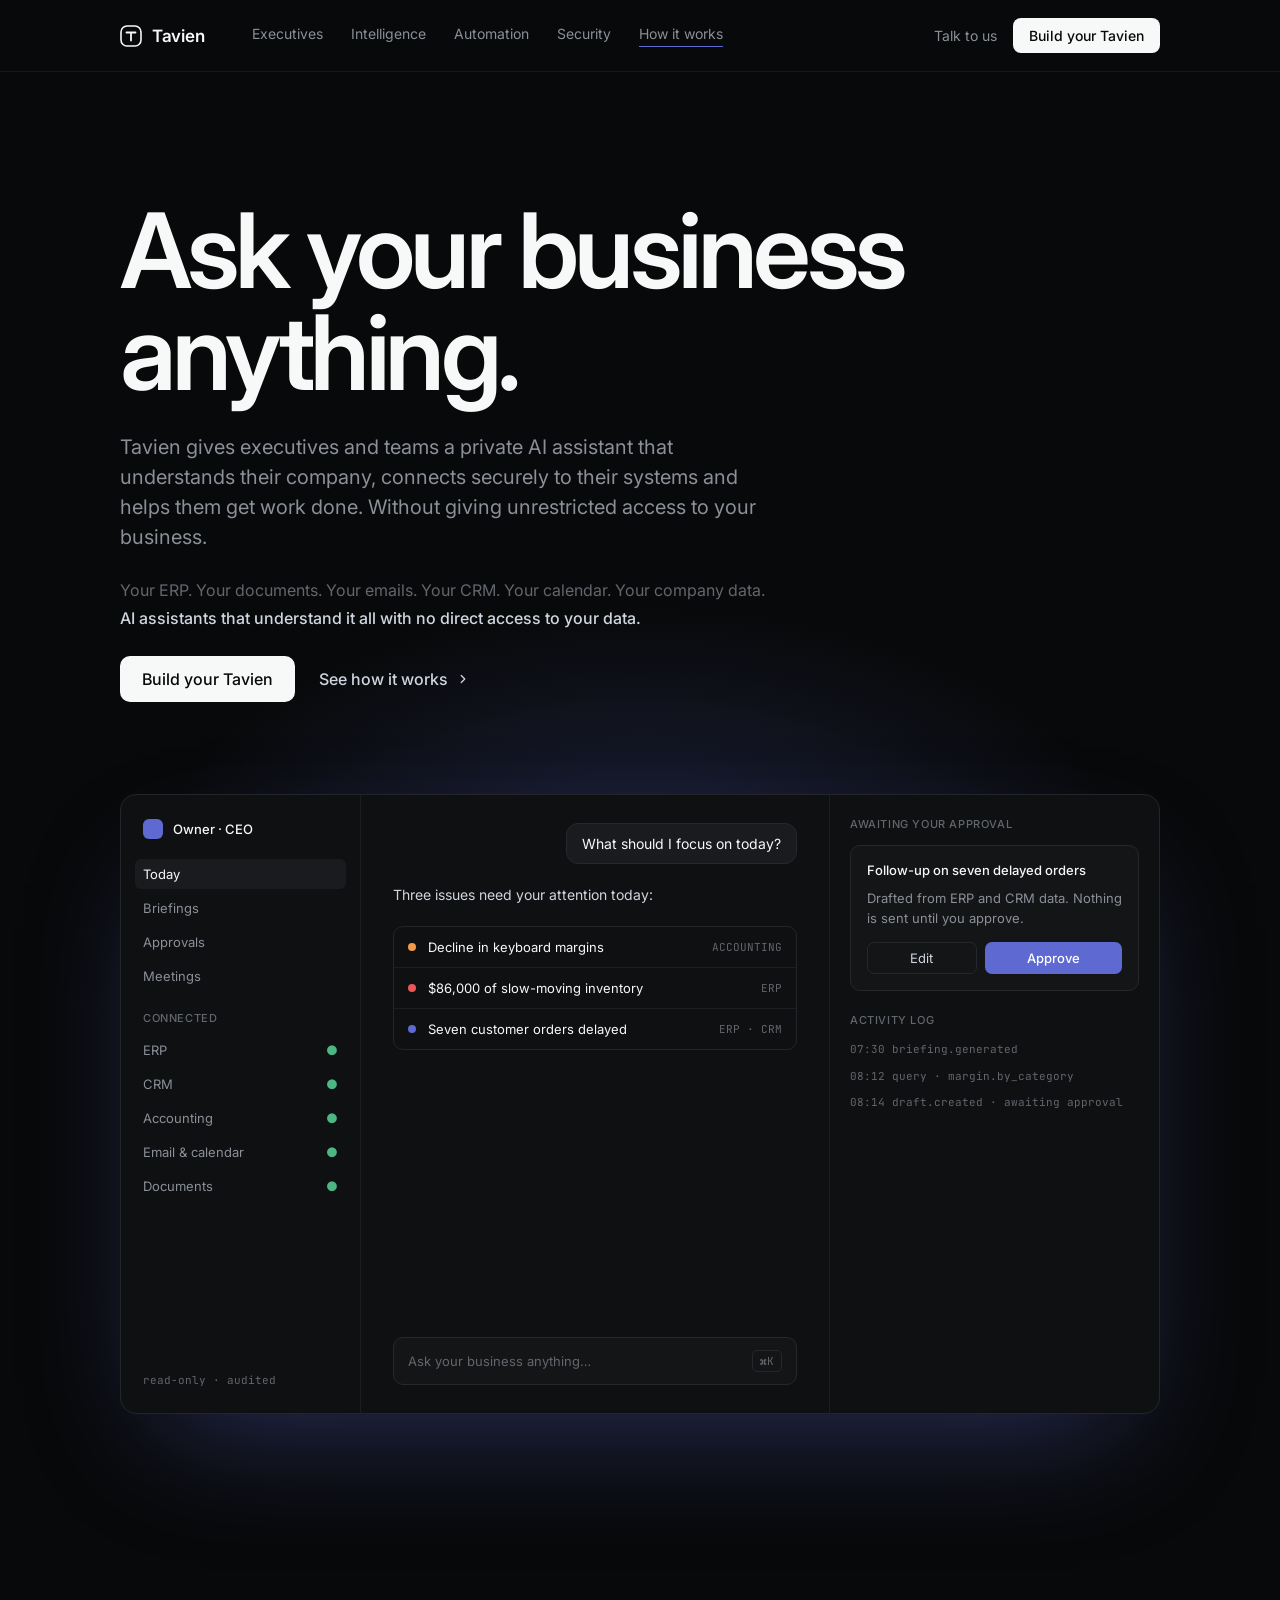
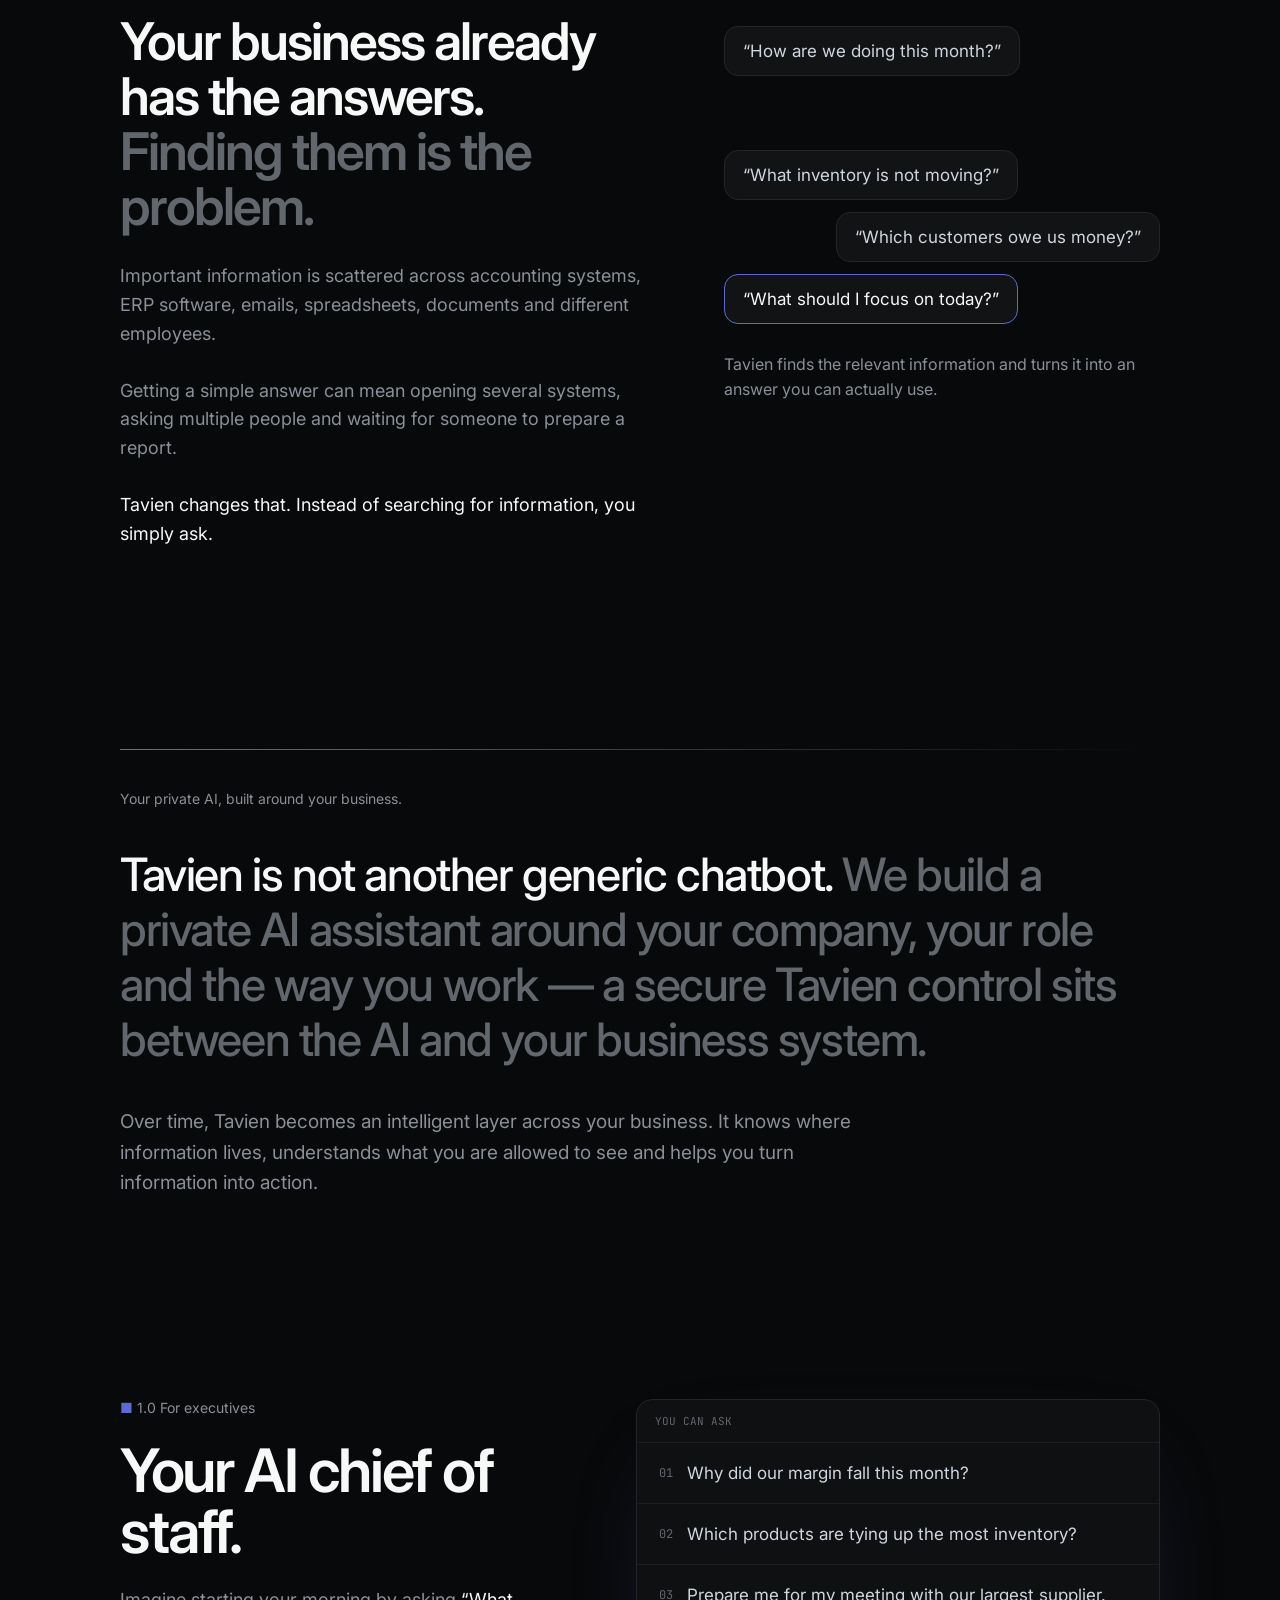
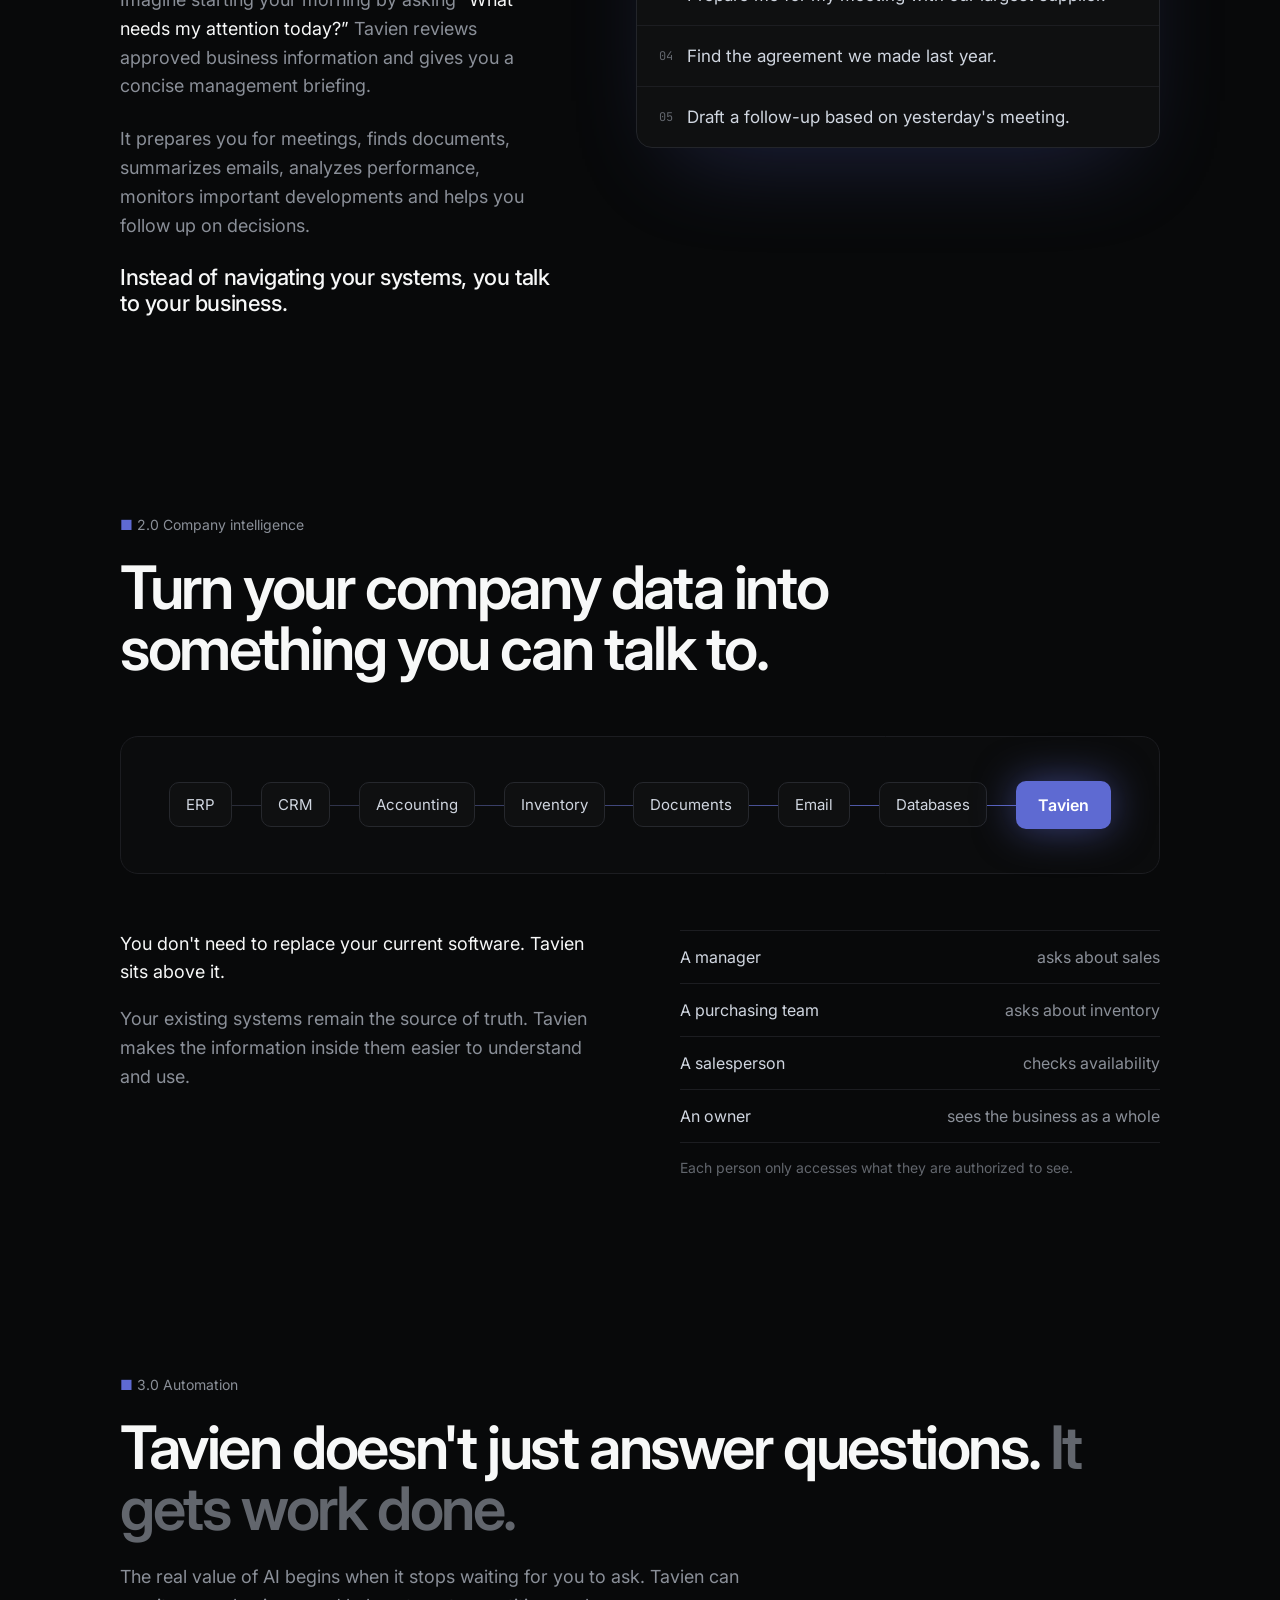
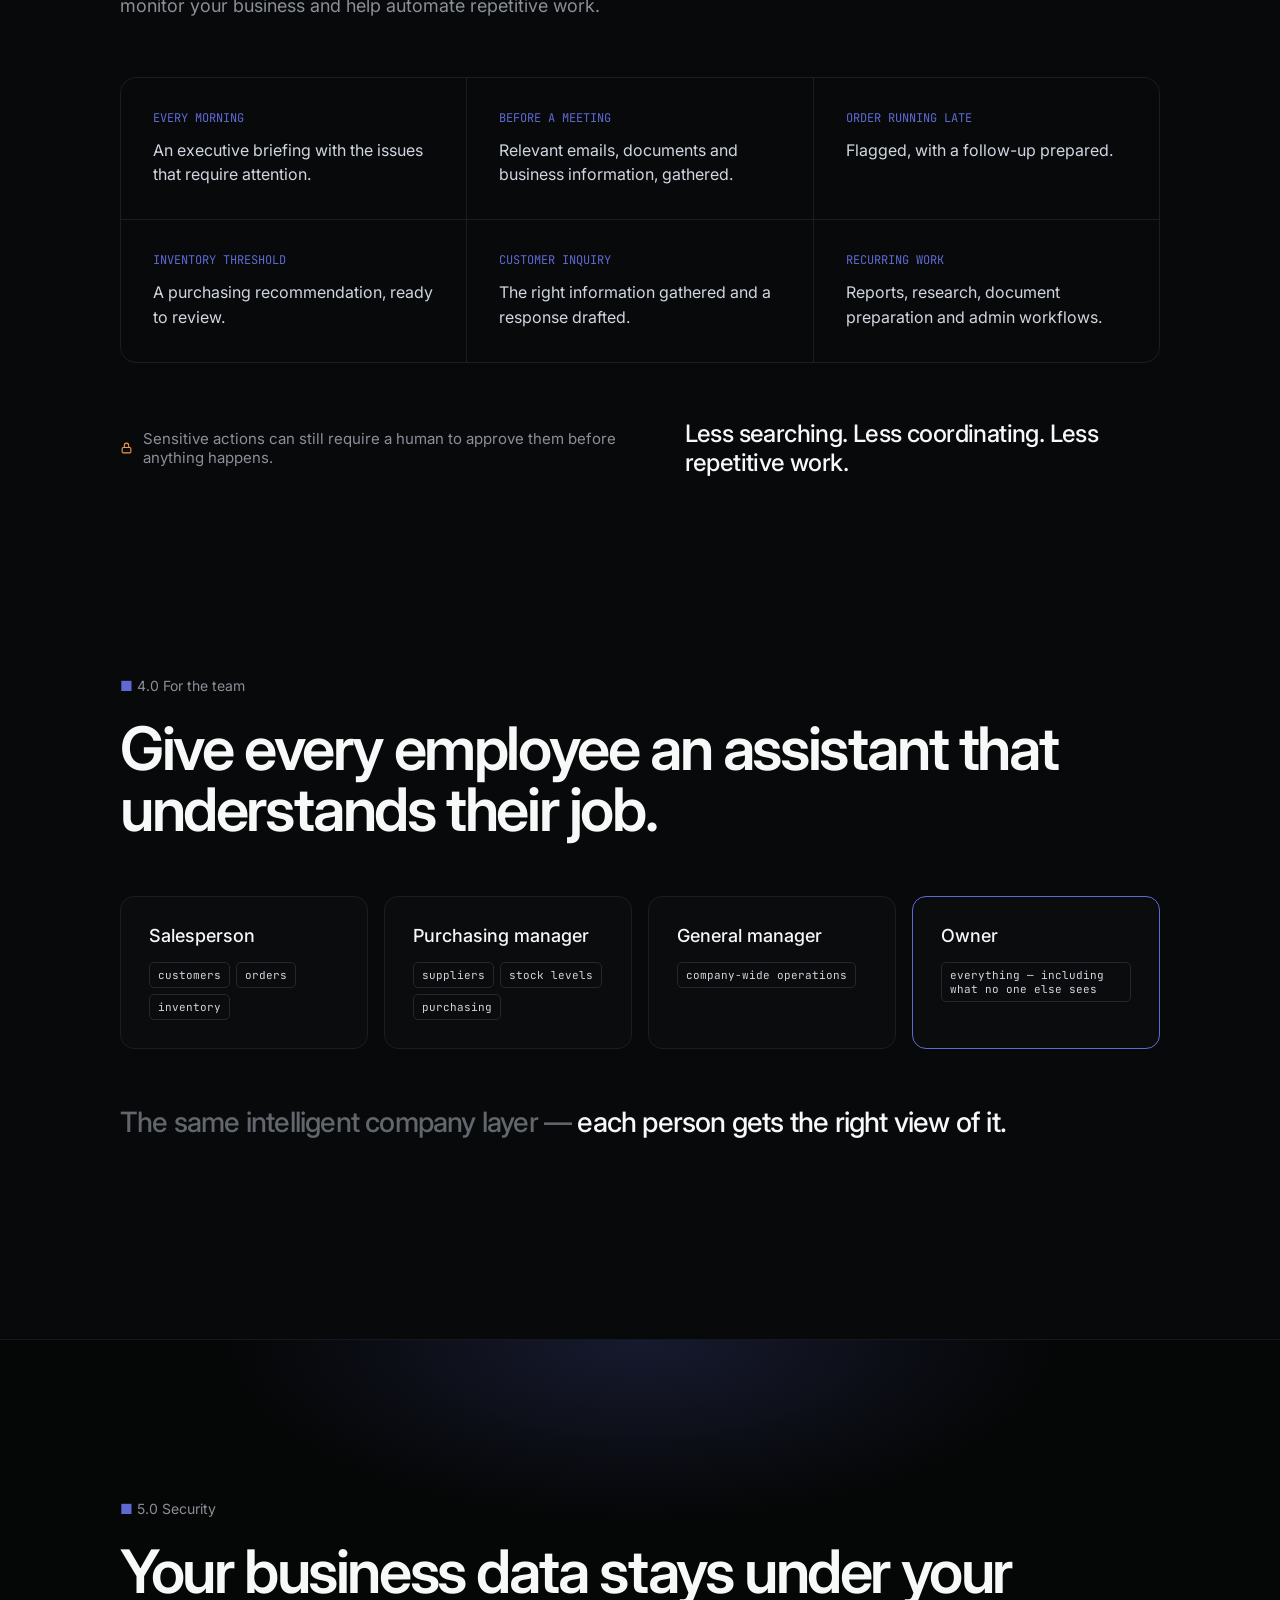
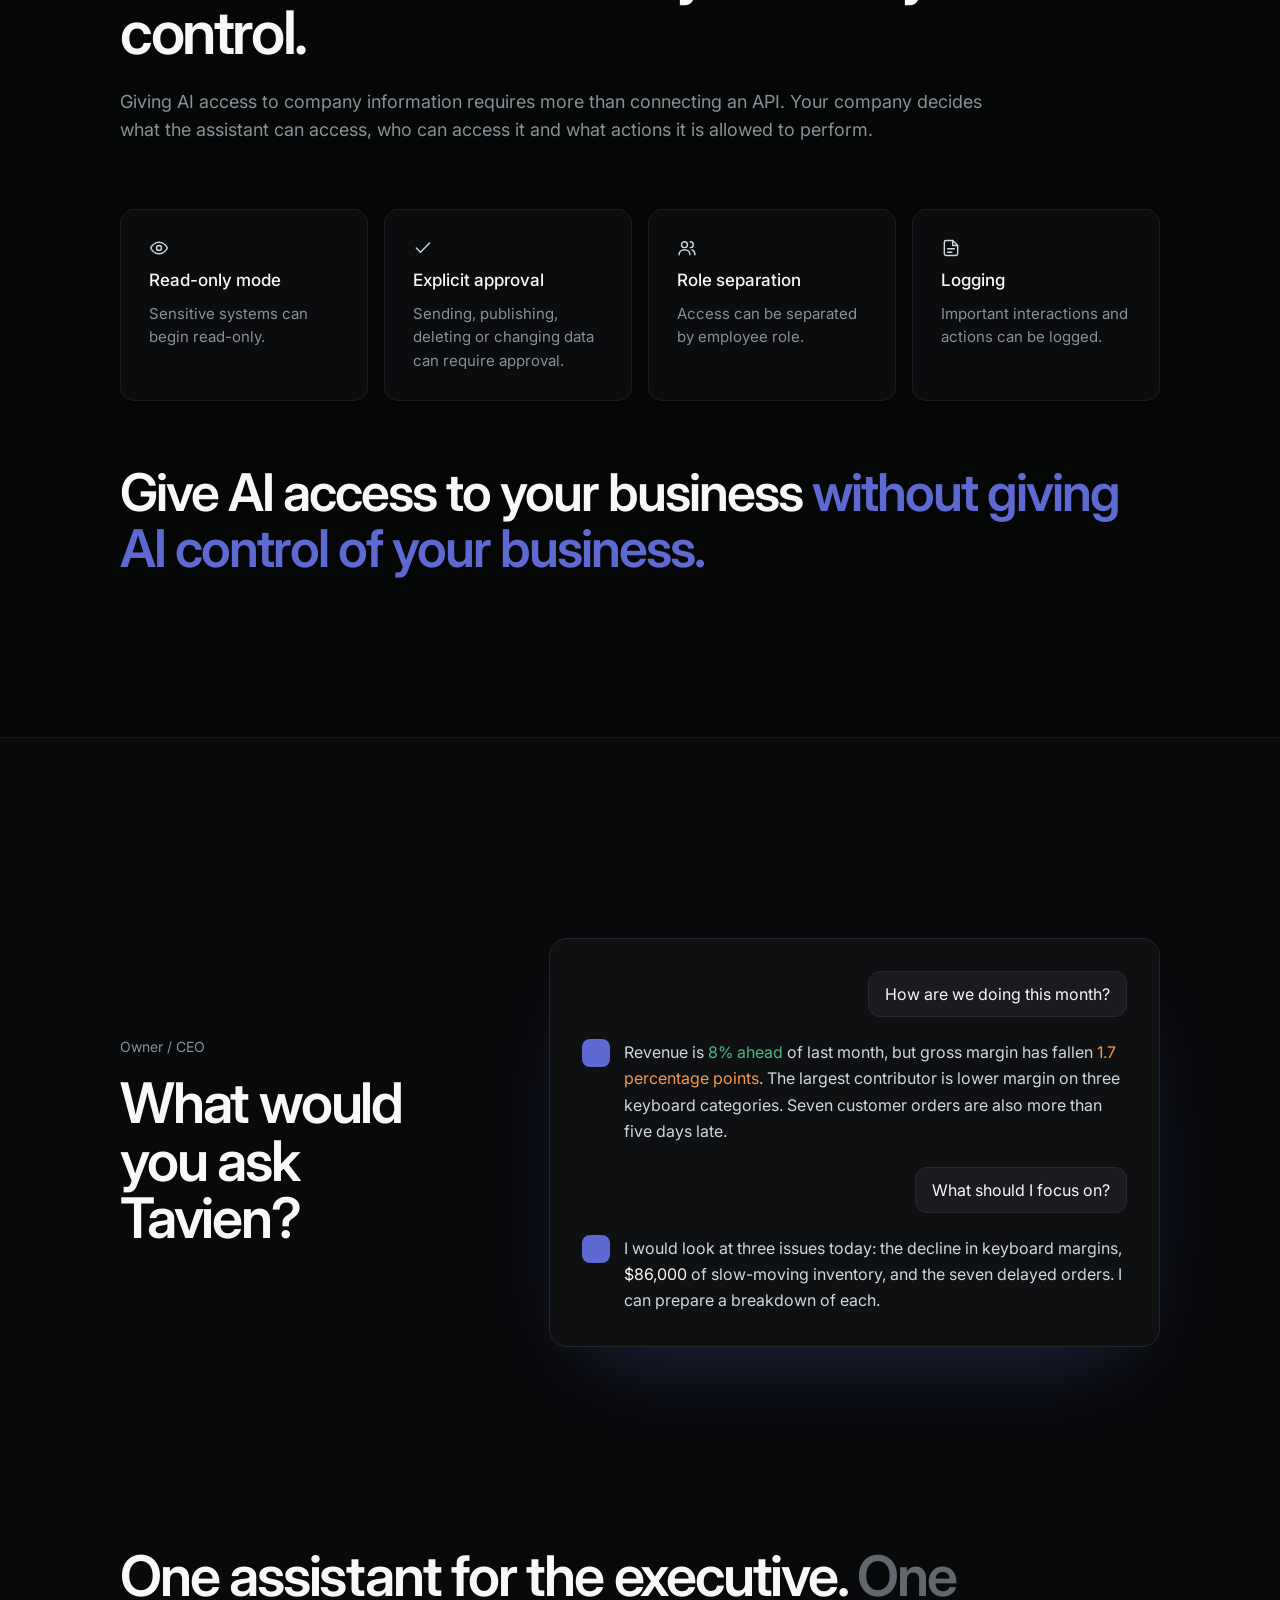
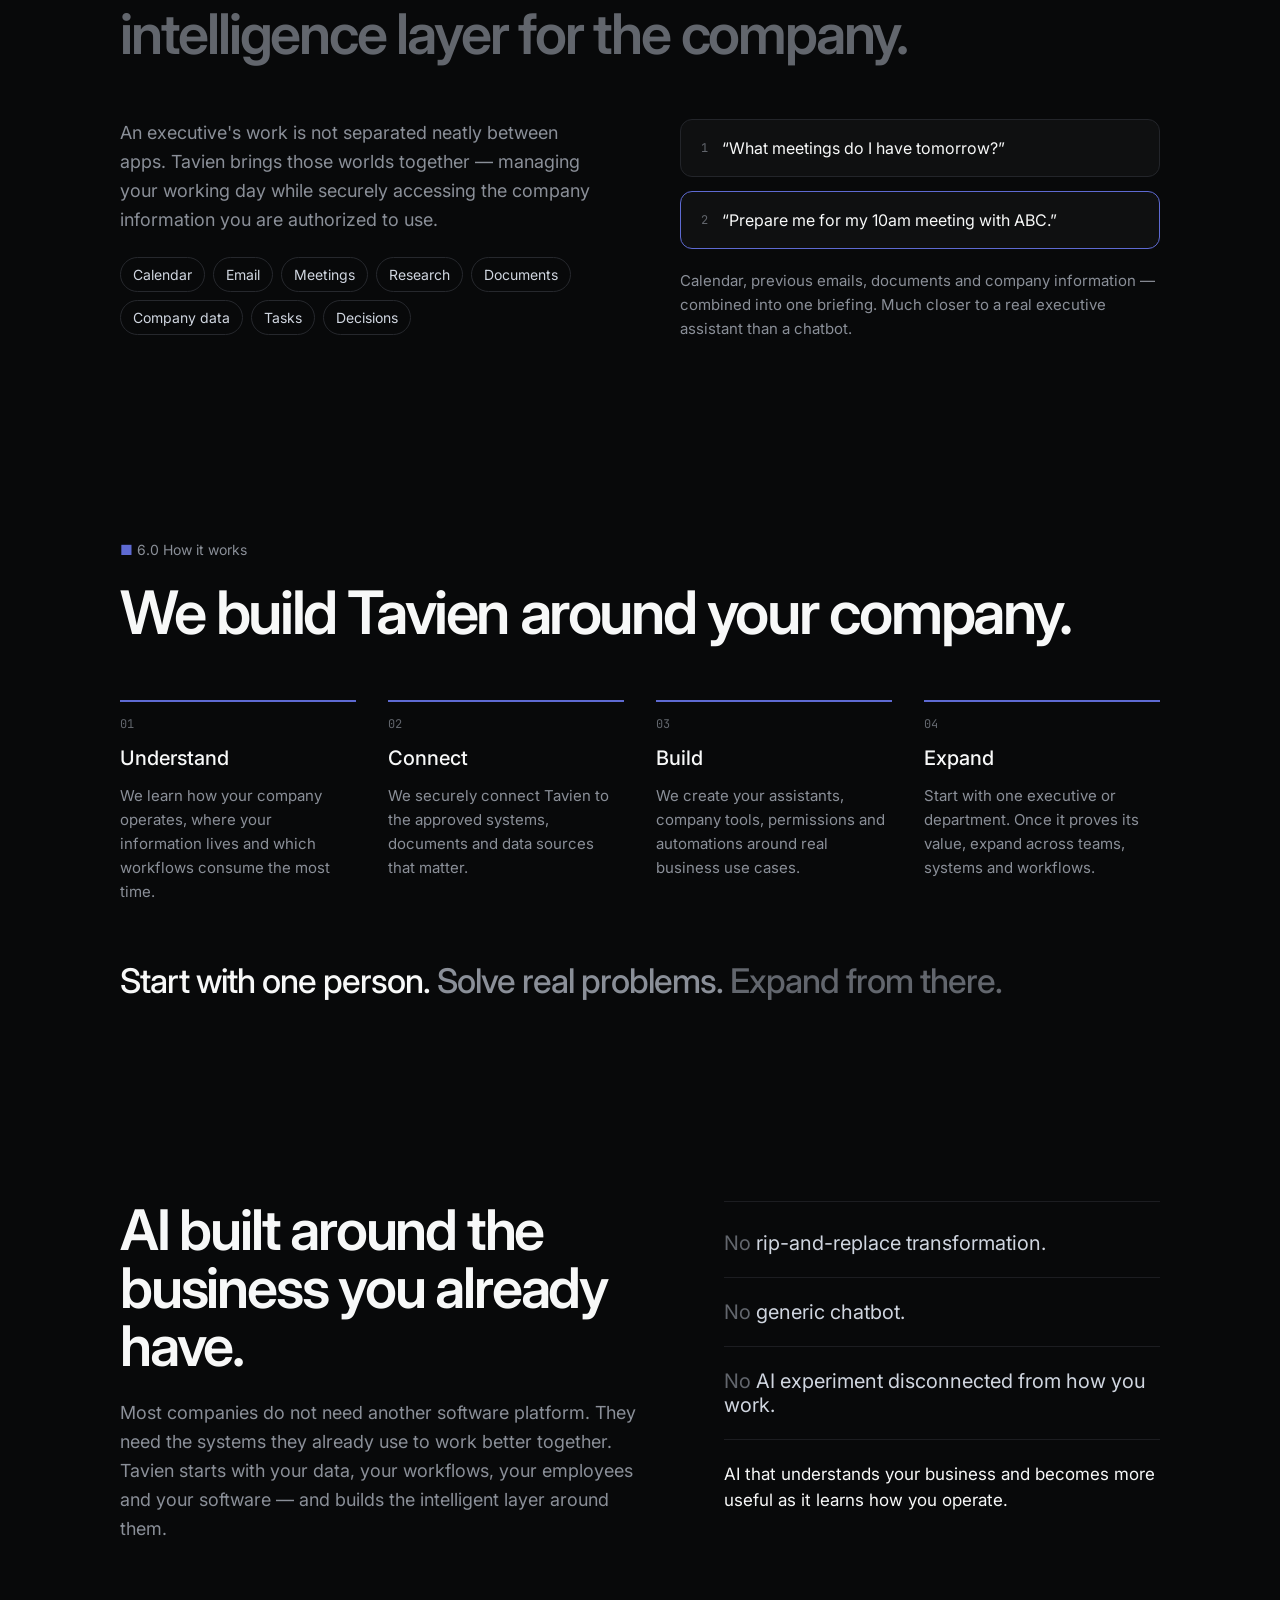
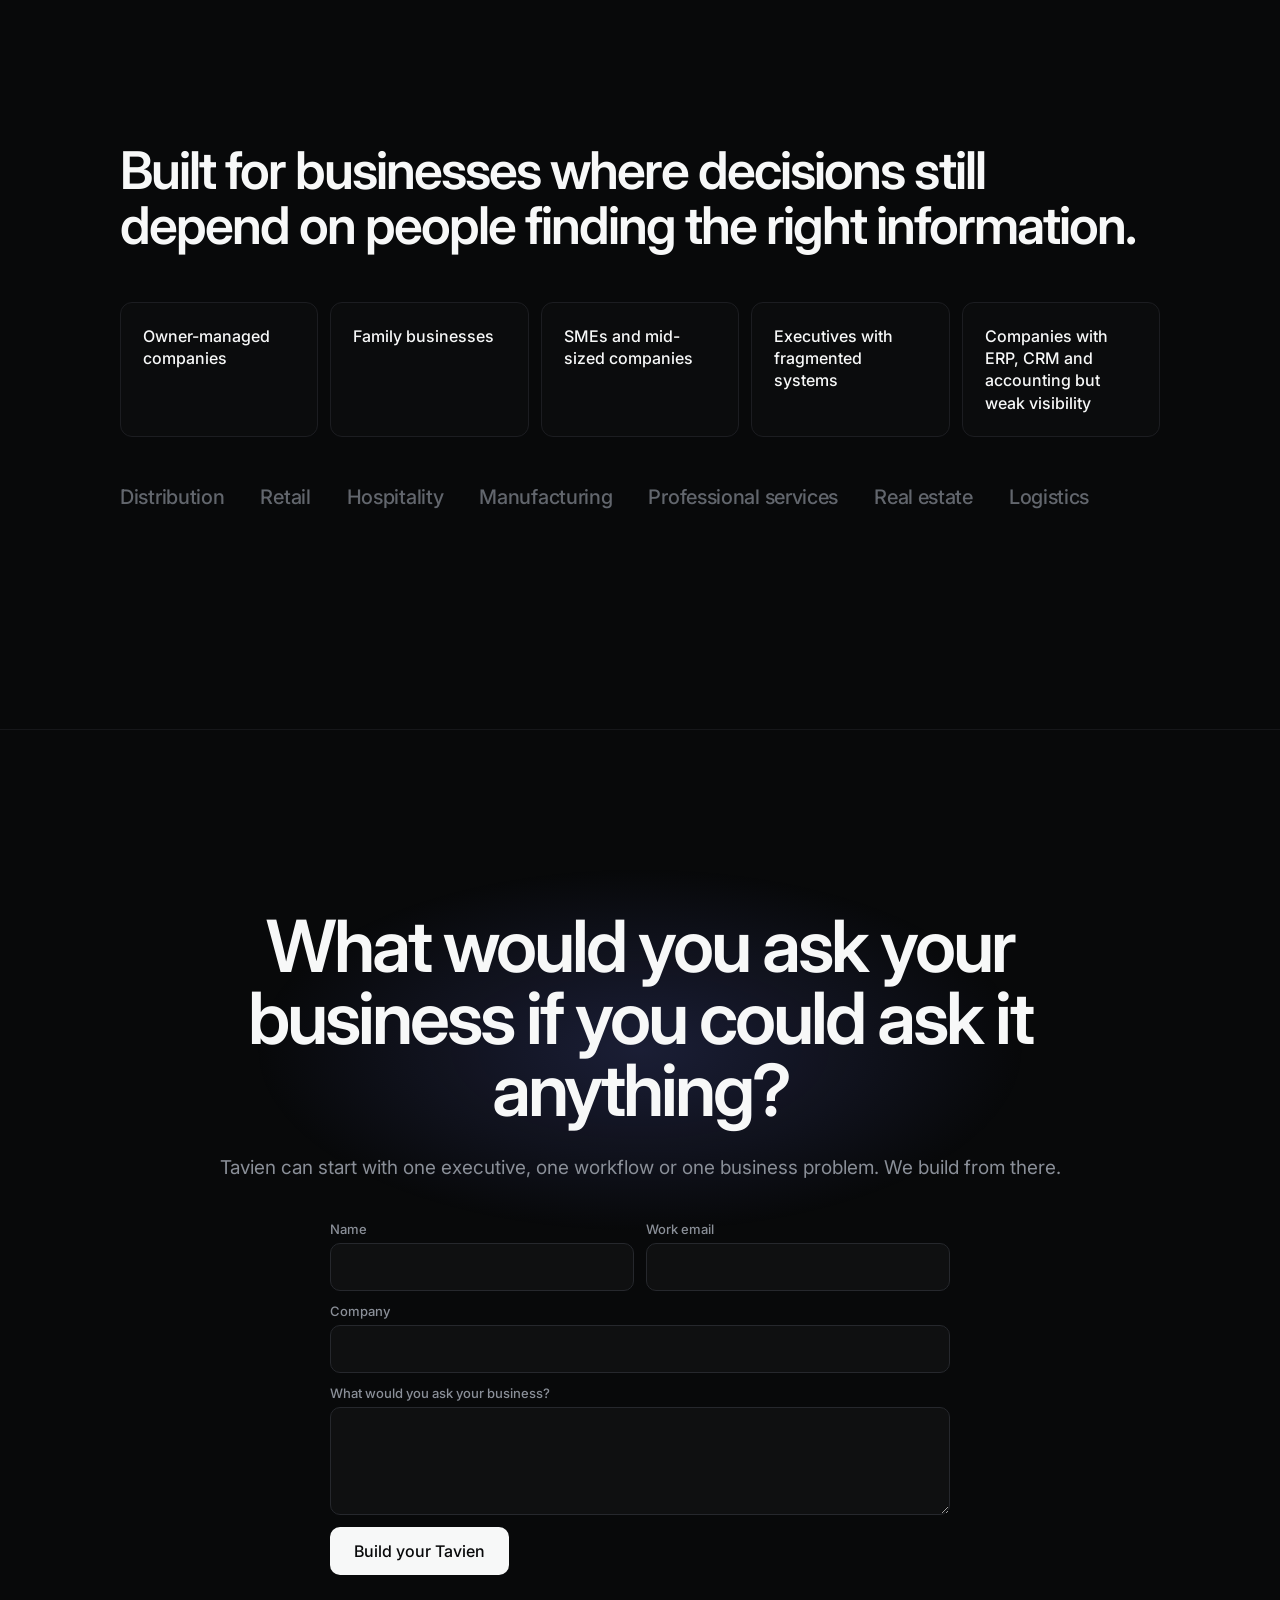
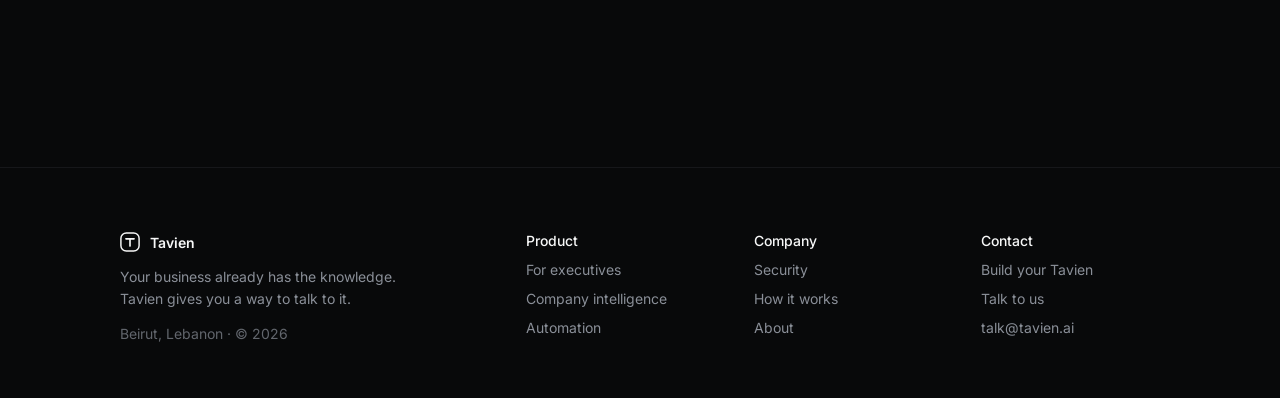
==== commit e54d7378: "Connect contact form to Formspree and add talk@tavien.ai Co-Authored-By: Claude Sonnet 5 <noreply@an" ====
--- a/index.html
+++ b/index.html
@@ -405,7 +405,7 @@
 <div class="glow" style="position: absolute; left: 50%; top: 60px; width: 1100px; height: 520px; margin-left: -550px; border-radius: 50%; background: radial-gradient(closest-side, rgba(94,106,210,0.22), rgba(94,106,210,0) 70%)"></div>
 <h2 class="rv" style="margin: 0; max-width: 1000px; font-size: 72px; font-weight: 600; line-height: 1.0; letter-spacing: -3px; position: relative">What would you ask your business if you could ask it anything?</h2>
 <p class="rv" style="margin: 0; font-size: 19px; color: #8A8F98; position: relative">Tavien can start with one executive, one workflow or one business problem. We build from there.</p>
-<form class="rv2 contact-form" id="contactForm" name="contact" method="POST" action="https://formspree.io/f/REPLACE-WITH-FORMSPREE-ID" style="position: relative; width: 100%; max-width: 620px; display: grid; grid-template-columns: repeat(2, minmax(0, 1fr)); gap: 12px; text-align: left; margin-top: 12px">
+<form class="rv2 contact-form" id="contactForm" name="contact" method="POST" action="https://formspree.io/f/mljdwkwj" style="position: relative; width: 100%; max-width: 620px; display: grid; grid-template-columns: repeat(2, minmax(0, 1fr)); gap: 12px; text-align: left; margin-top: 12px">
 <input type="hidden" name="_subject" value="New Tavien inquiry">
 <input type="hidden" name="_next" value="/thanks.html">
 <p style="position: absolute; left: -9999px" aria-hidden="true"><label>Leave this empty <input name="_gotcha" tabindex="-1" autocomplete="off"></label></p>
@@ -423,7 +423,7 @@
 <div style="display: flex; flex-direction: column; gap: 14px"><div style="display: flex; align-items: center; gap: 10px"><svg width="20" height="20" viewBox="0 0 22 22" fill="none" aria-hidden="true"><rect x="1" y="1" width="20" height="20" rx="6" stroke="#F7F8F8" stroke-width="1.6"></rect><path d="M6.5 7.5h9M11 7.5v8" stroke="#F7F8F8" stroke-width="1.8" stroke-linecap="round"></path></svg><span style="font-weight: 600">Tavien</span></div><span style="max-width: 320px; line-height: 1.6; color: #8A8F98">Your business already has the knowledge. Tavien gives you a way to talk to it.</span><span style="color: #62666D">Beirut, Lebanon · © 2026</span></div>
 <div style="display: flex; flex-direction: column; gap: 12px"><span style="font-weight: 500">Product</span><a href="#executives" style="color: #8A8F98">For executives</a><a href="#intelligence" style="color: #8A8F98">Company intelligence</a><a href="#automation" style="color: #8A8F98">Automation</a></div>
 <div style="display: flex; flex-direction: column; gap: 12px"><span style="font-weight: 500">Company</span><a href="#security" style="color: #8A8F98">Security</a><a href="#how" style="color: #8A8F98">How it works</a><a href="#top" style="color: #8A8F98">About</a></div>
-<div style="display: flex; flex-direction: column; gap: 12px"><span style="font-weight: 500">Contact</span><a href="#contact" style="color: #8A8F98">Build your Tavien</a><a href="#contact" style="color: #8A8F98">Talk to us</a></div>
+<div style="display: flex; flex-direction: column; gap: 12px"><span style="font-weight: 500">Contact</span><a href="#contact" style="color: #8A8F98">Build your Tavien</a><a href="#contact" style="color: #8A8F98">Talk to us</a><a href="mailto:talk@tavien.ai" style="color: #8A8F98">talk@tavien.ai</a></div>
 </footer>
 </div>
 <script>
@@ -533,7 +533,7 @@
     throw new Error("bad status");
    }
   }).catch(function(){
-   status.textContent = "Something went wrong sending that — please try again, or email us directly.";
+   status.textContent = "Something went wrong sending that — please try again, or email us directly at talk@tavien.ai.";
    status.style.color = "#EB5757";
   }).finally(function(){
    submitBtn.disabled = false;
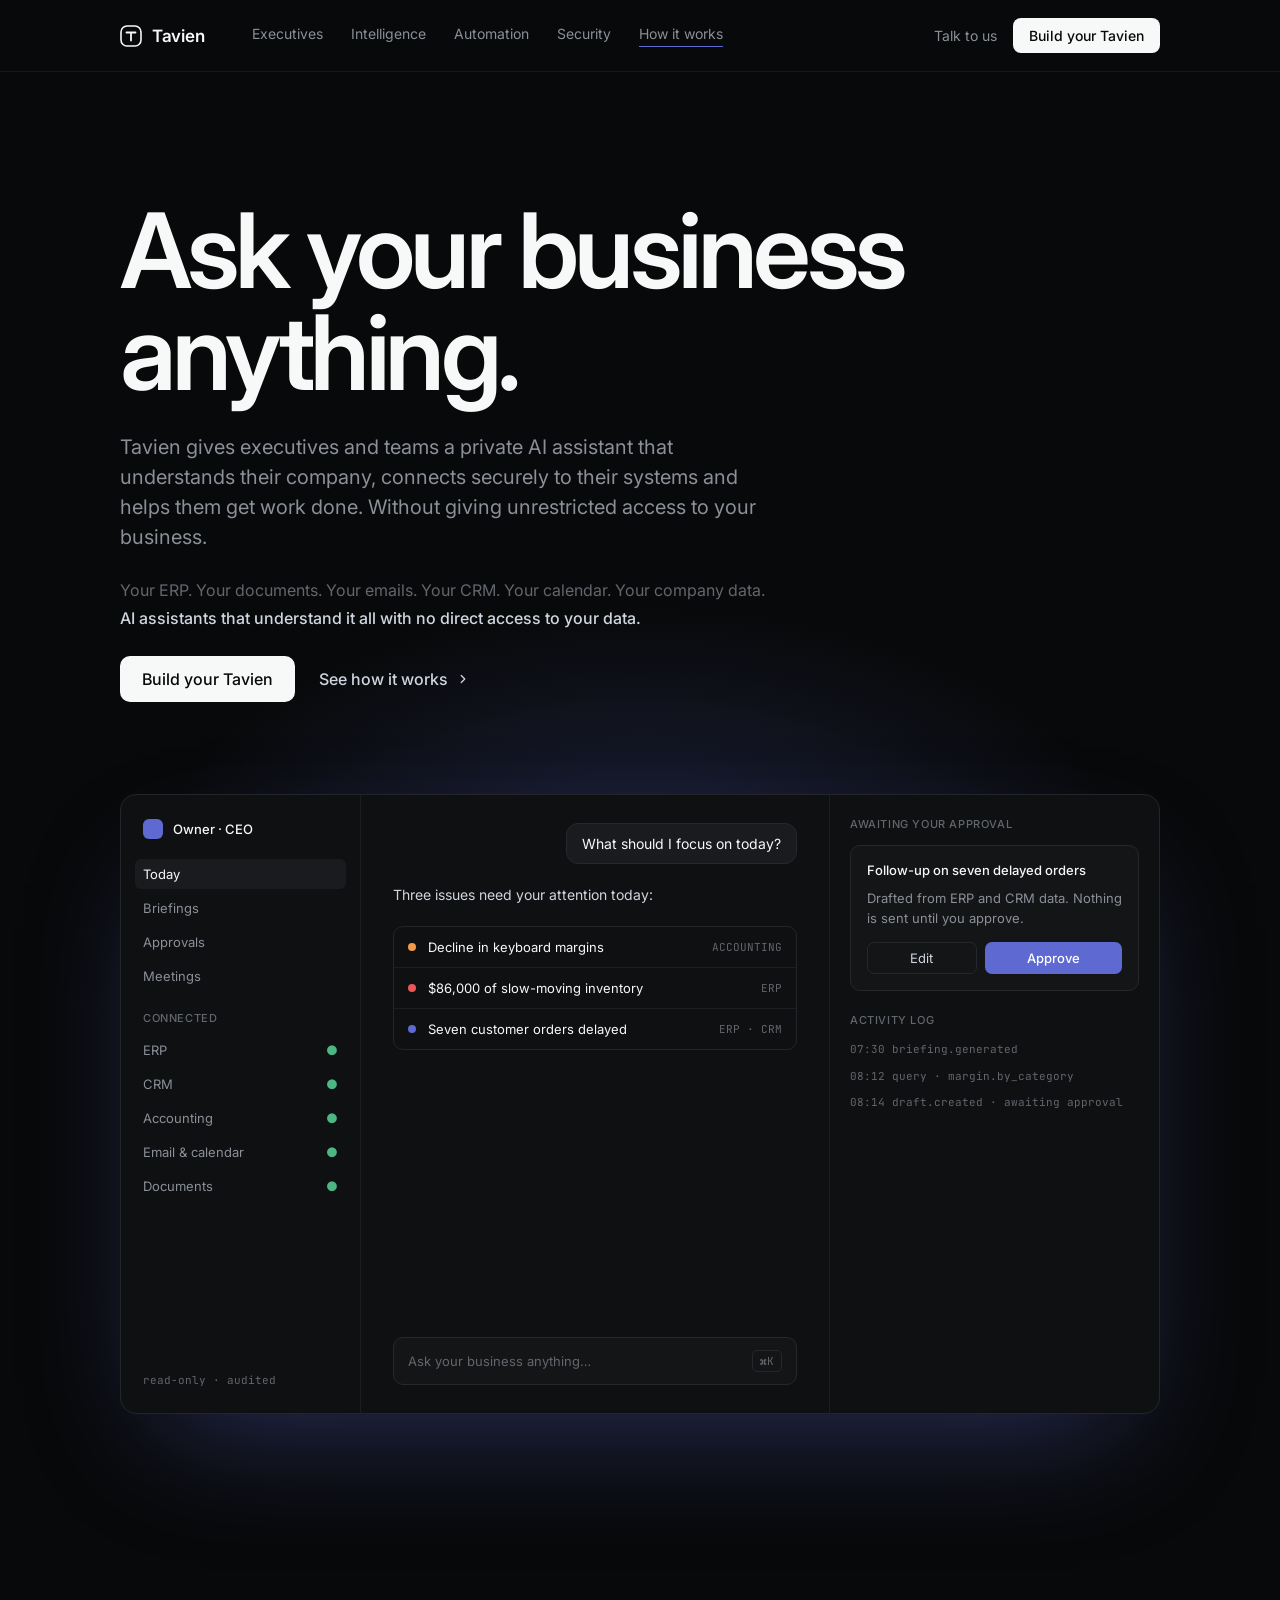
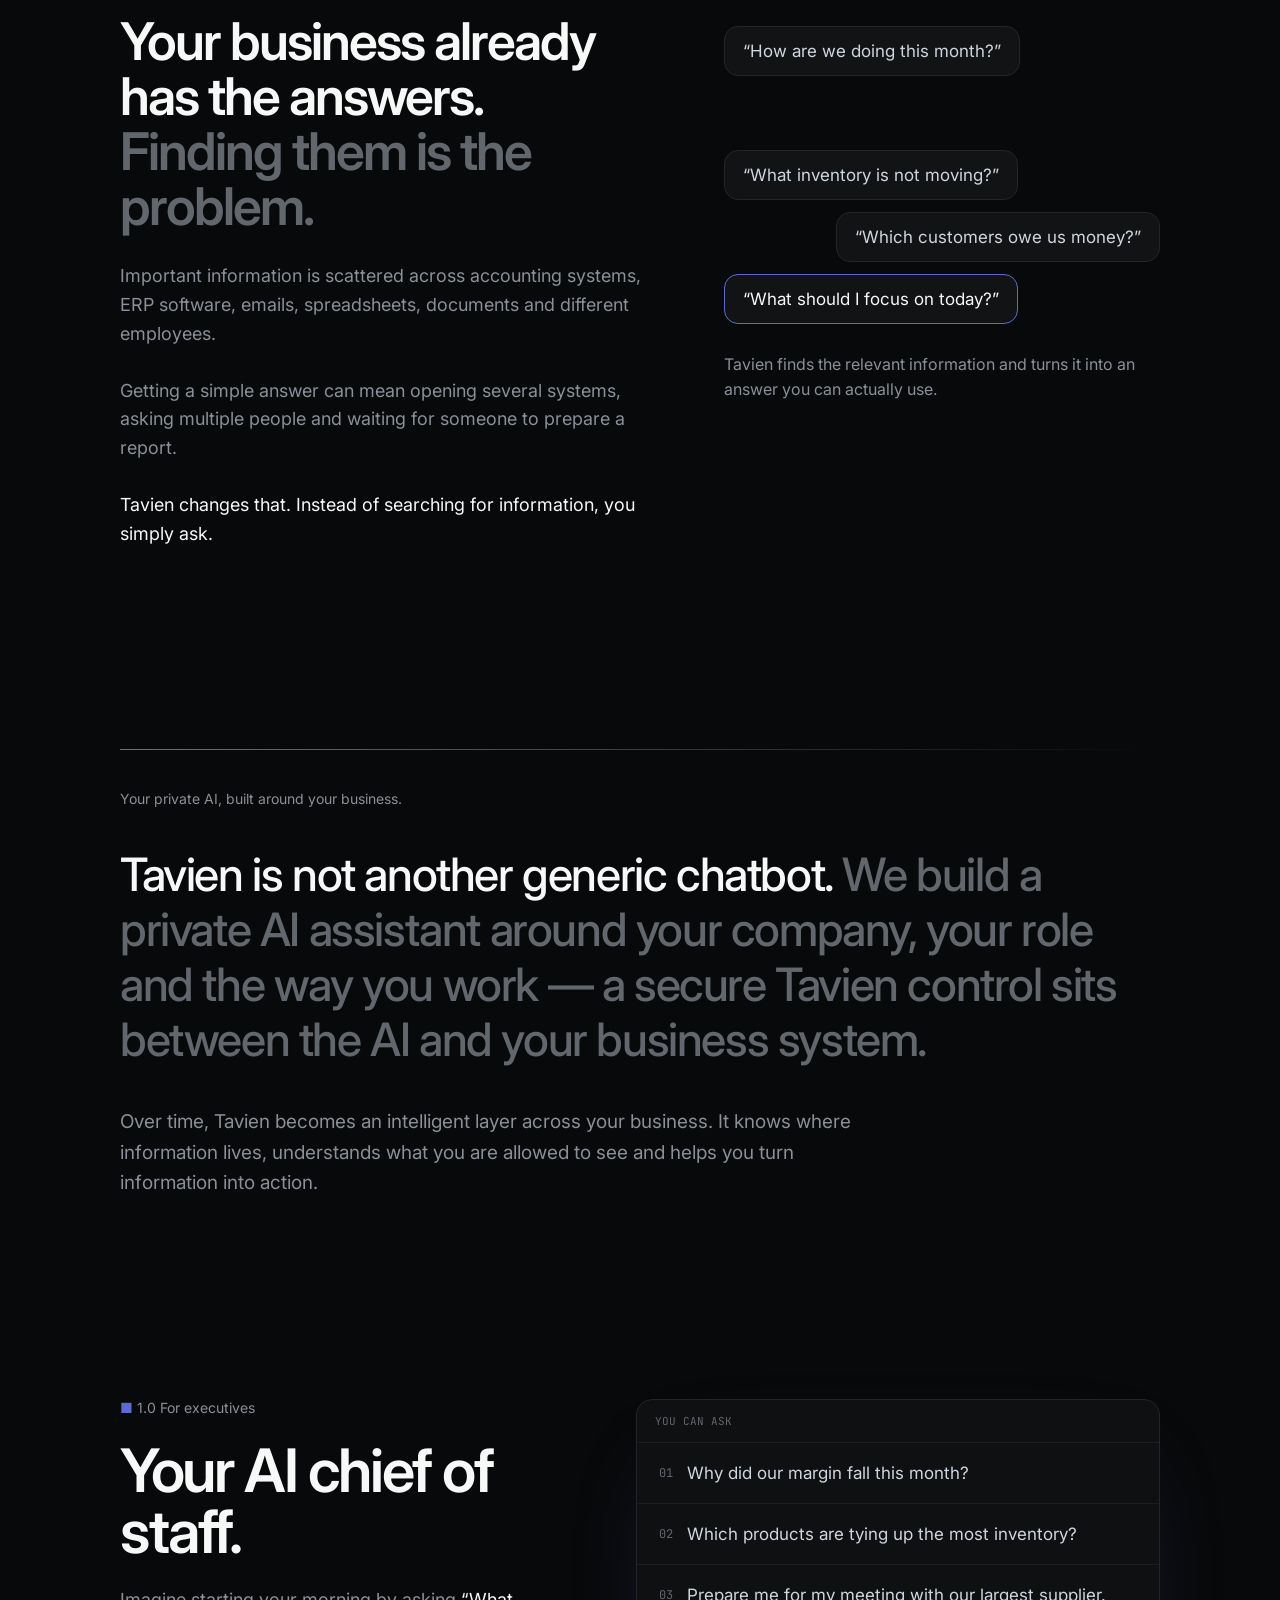
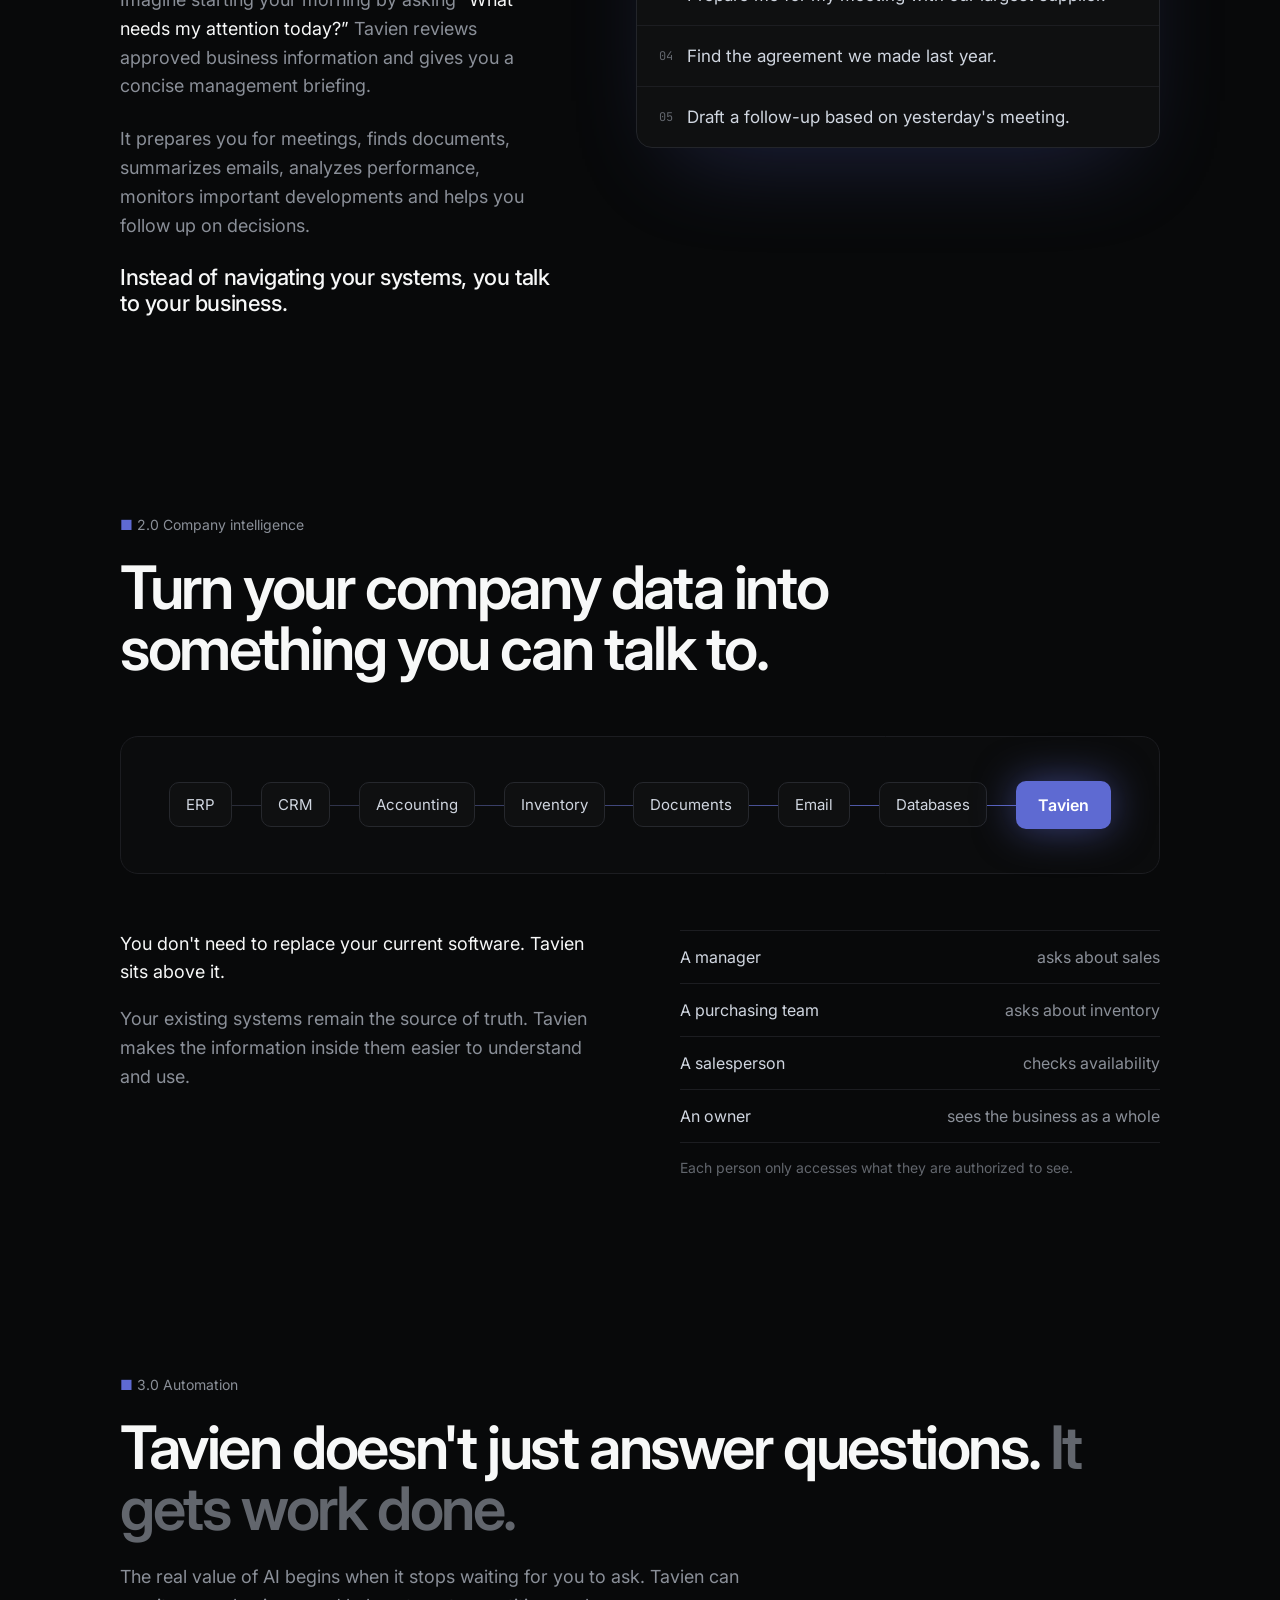
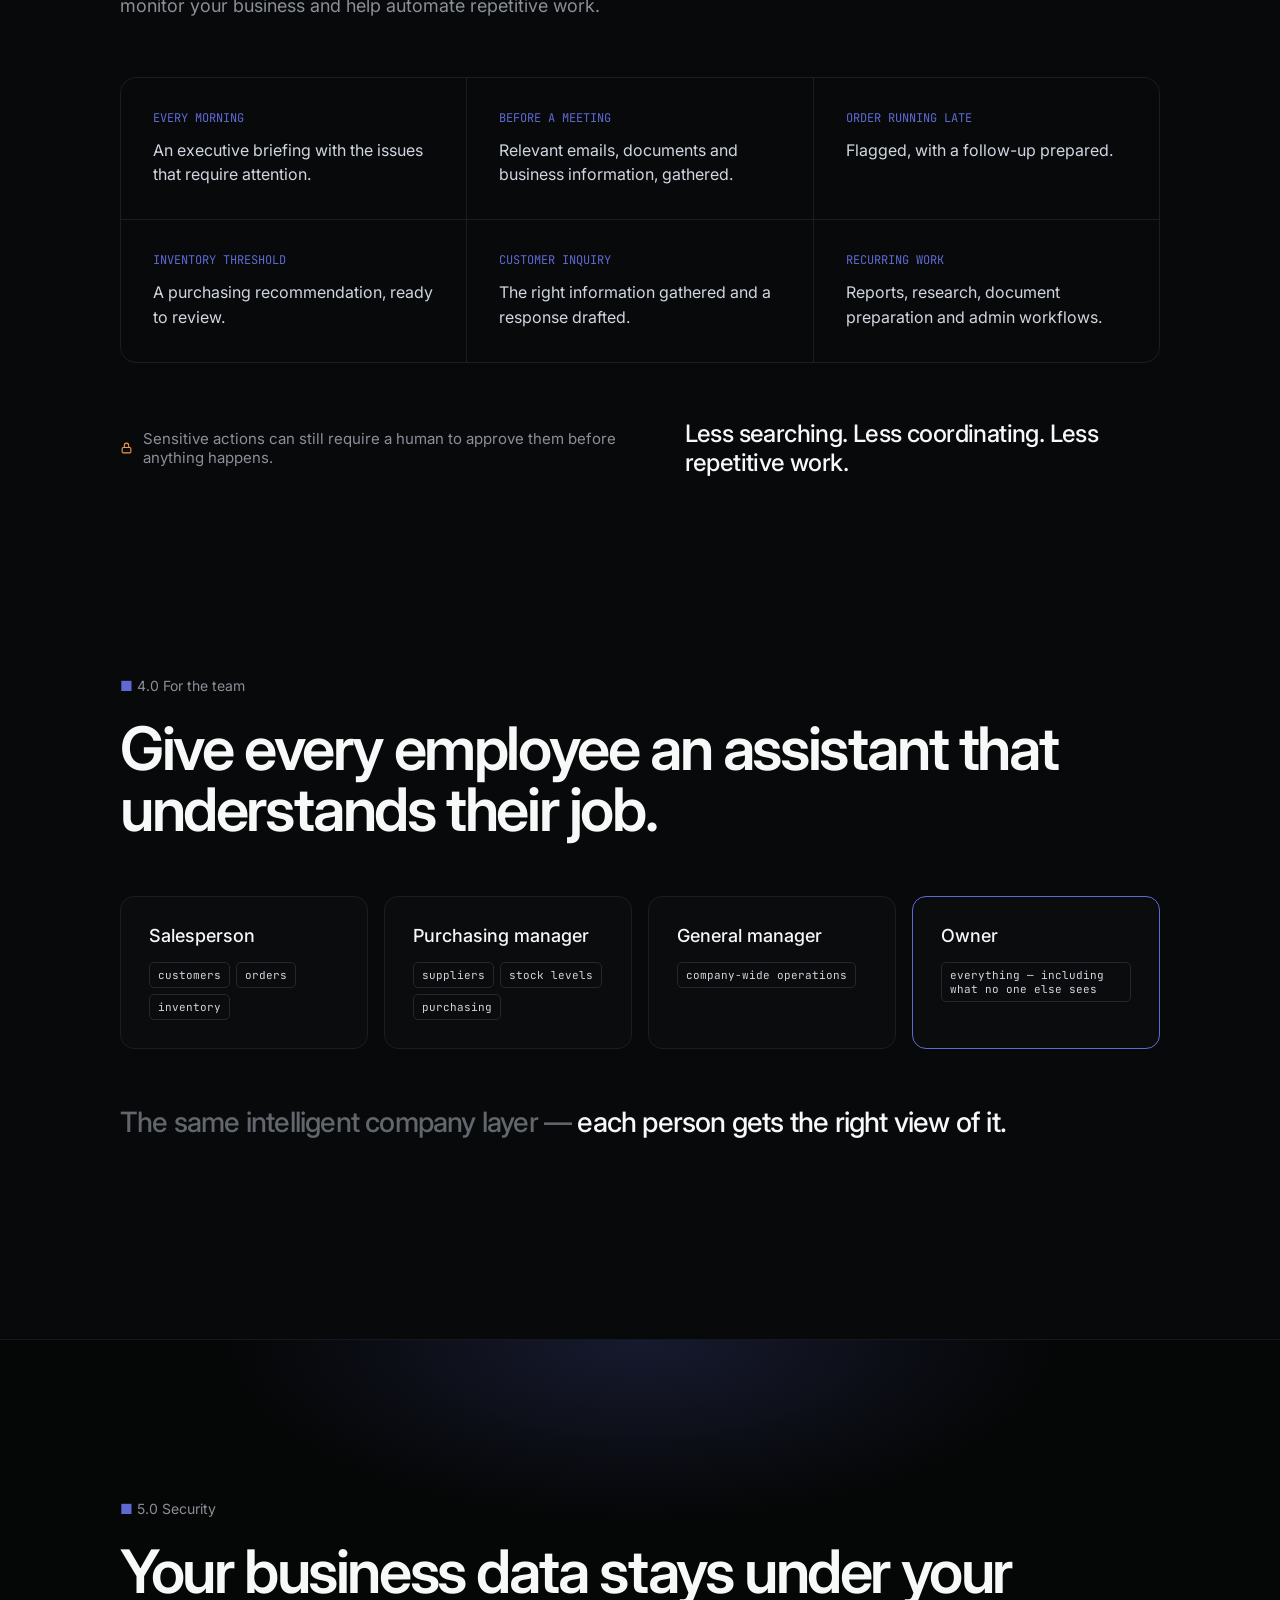
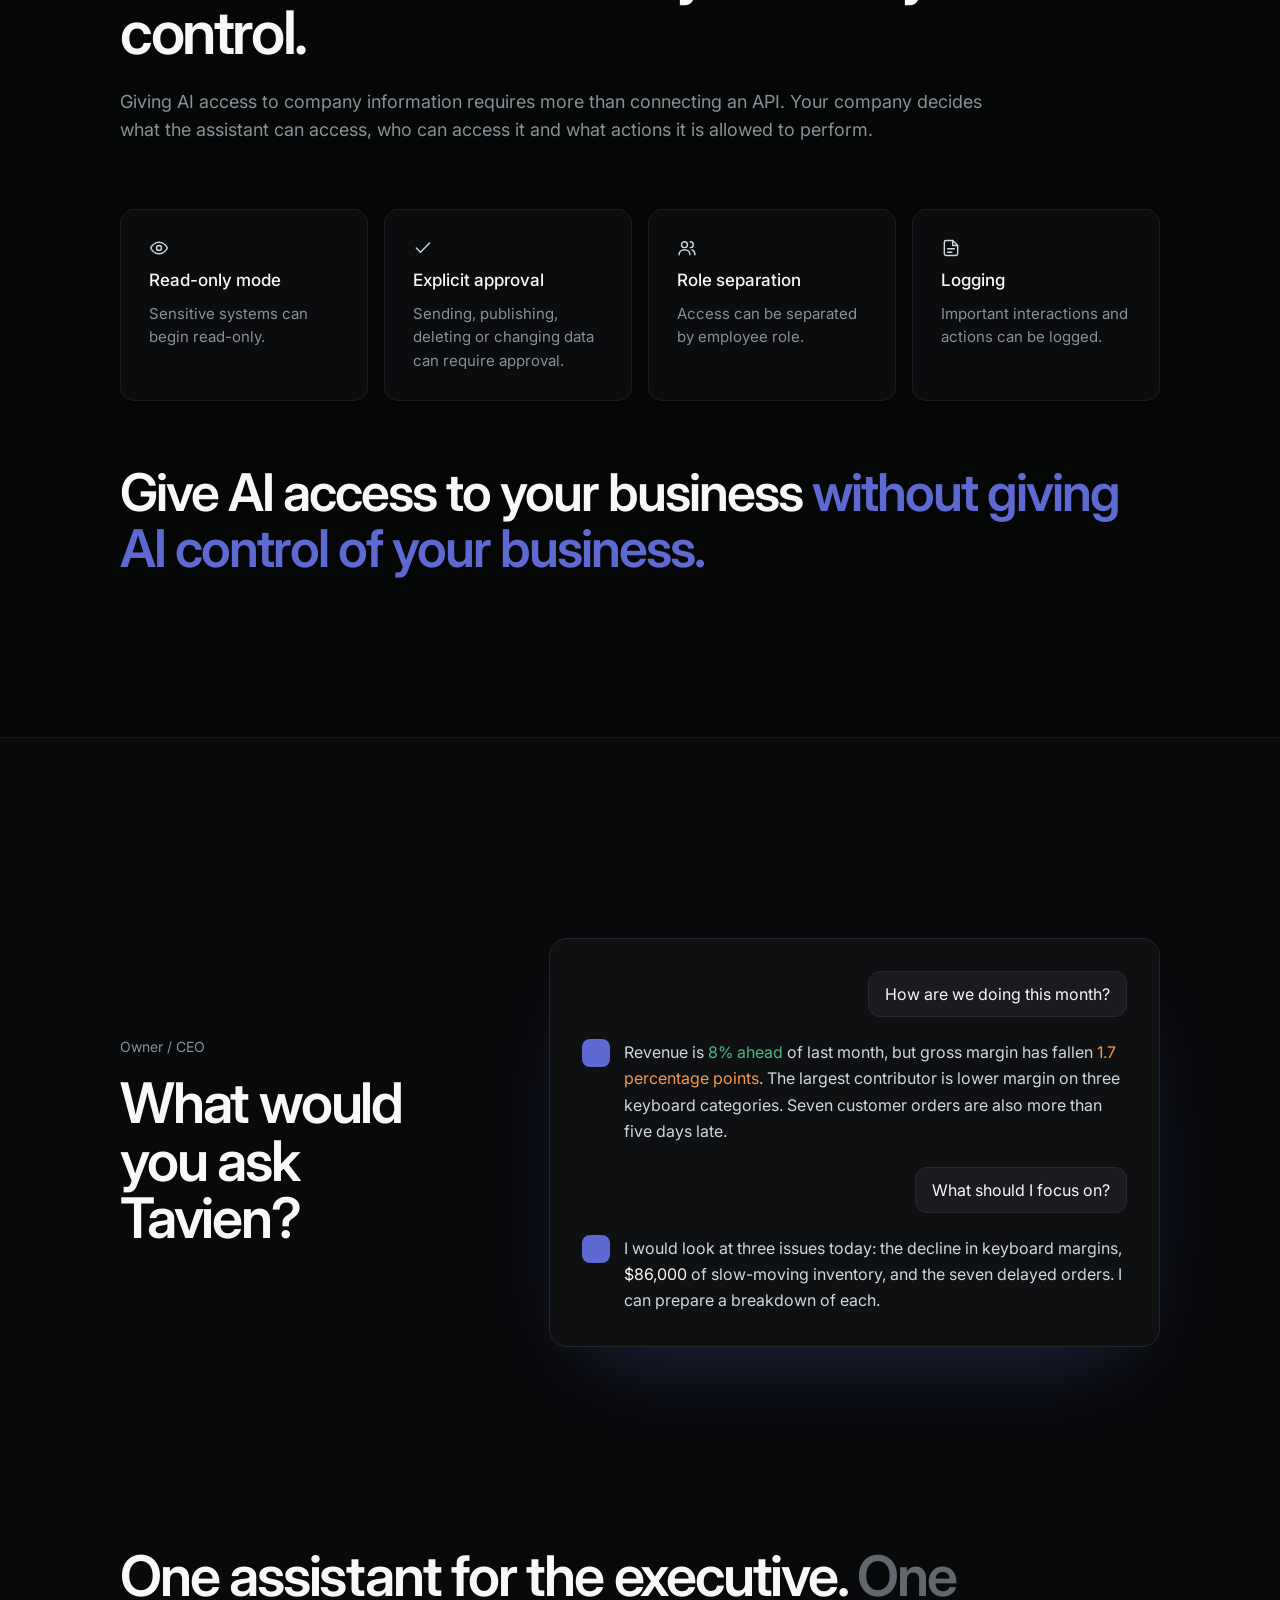
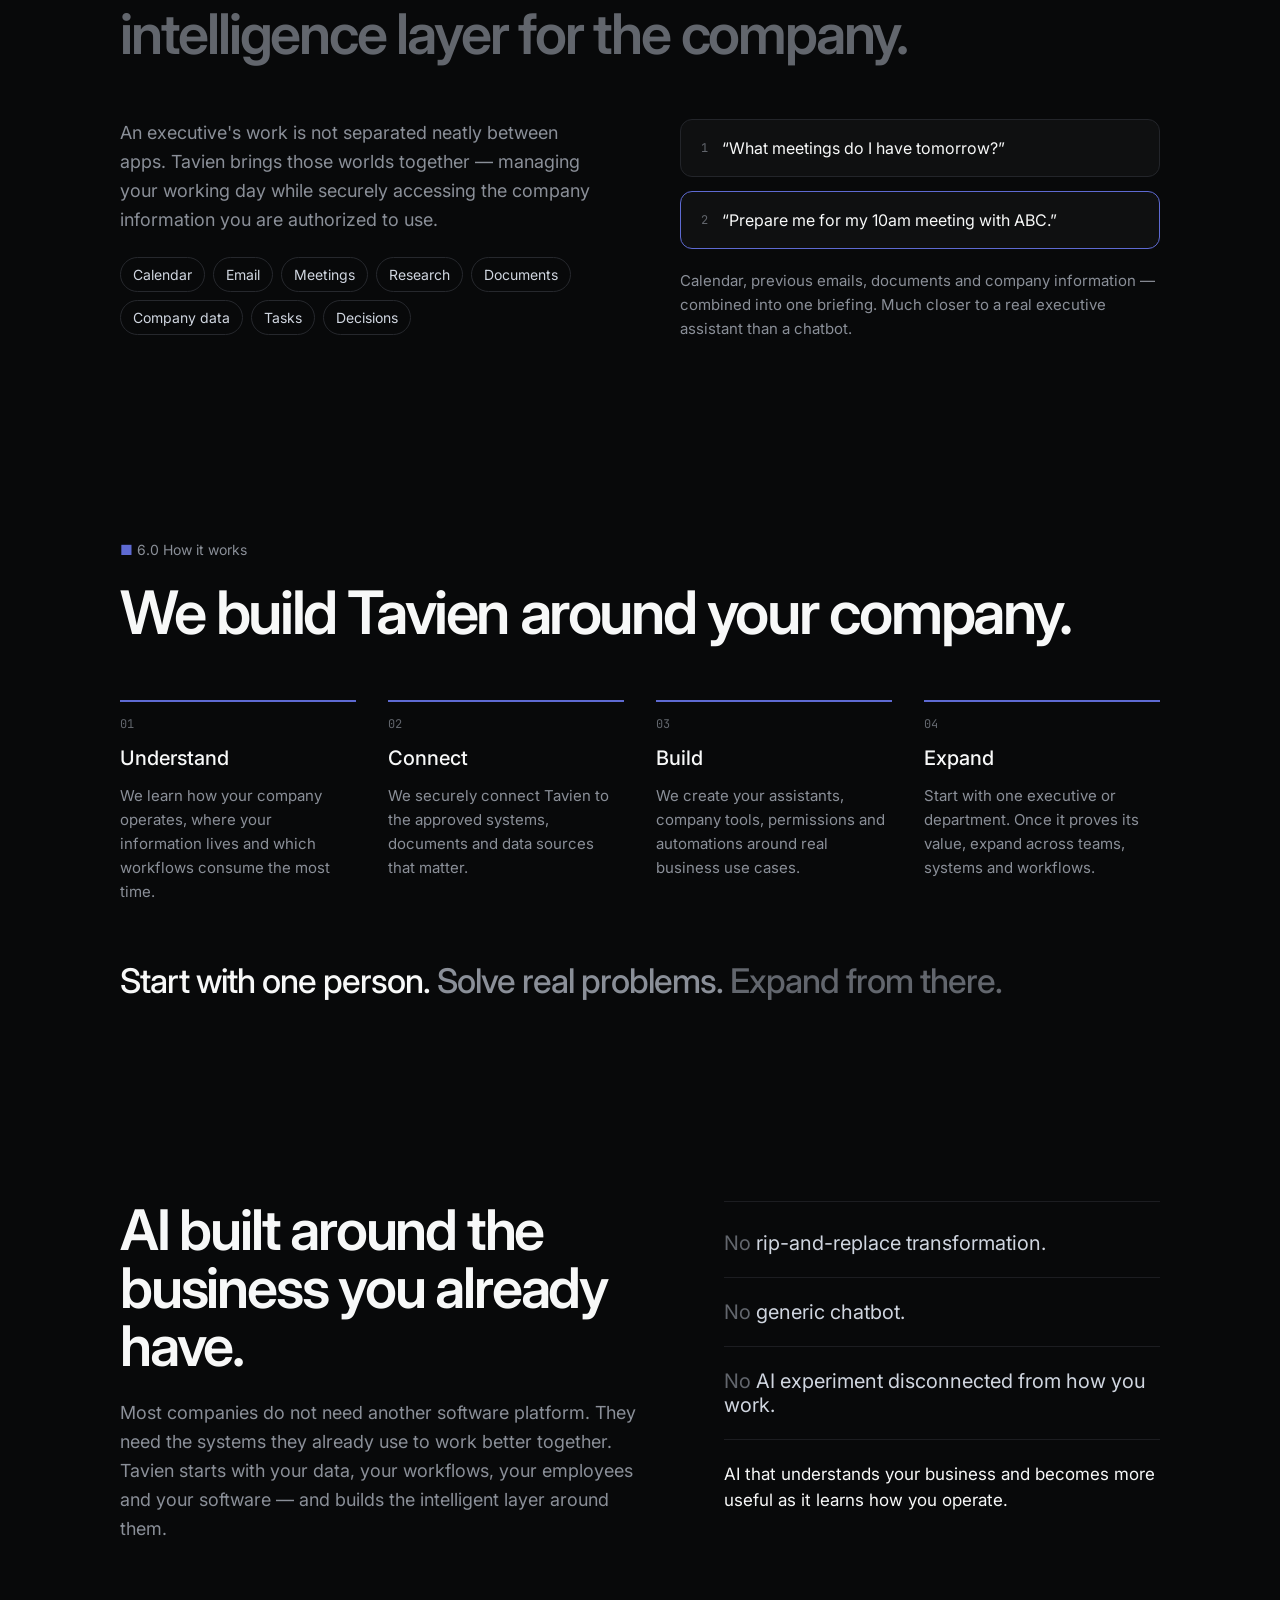
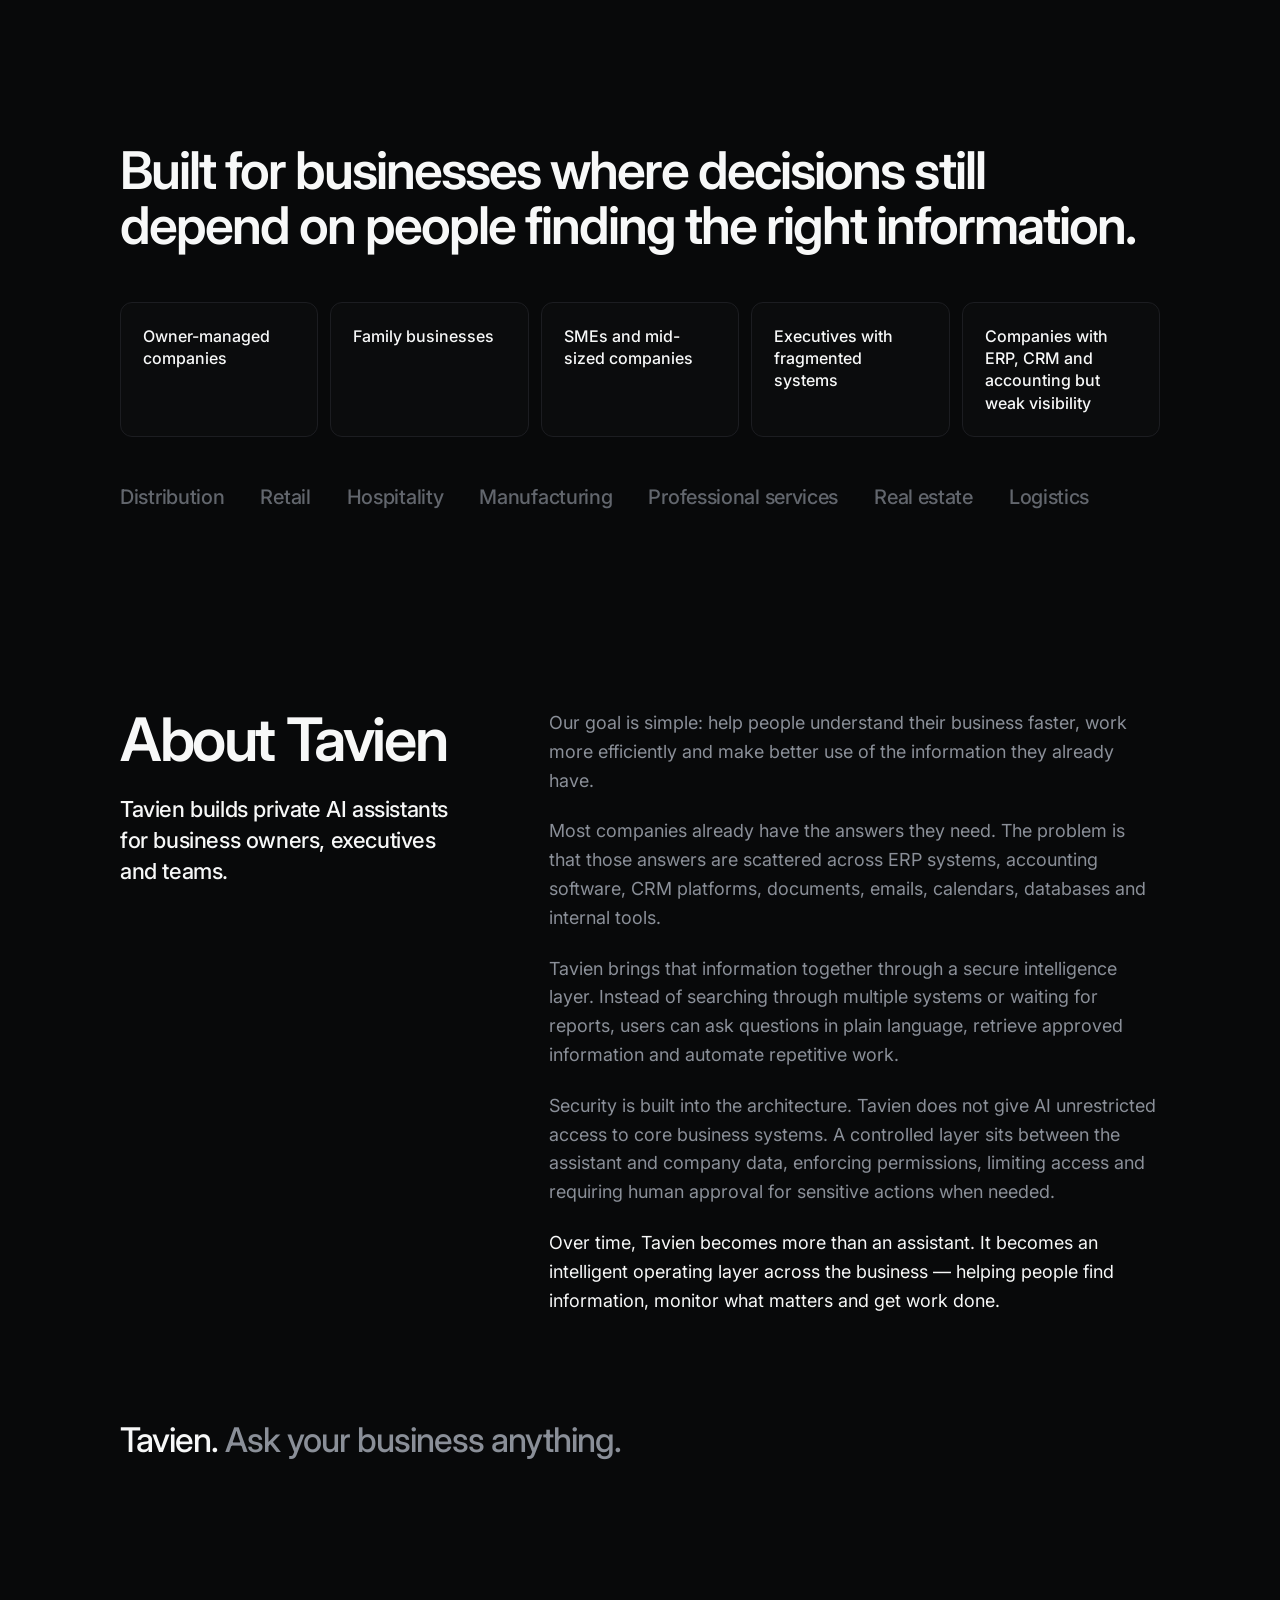
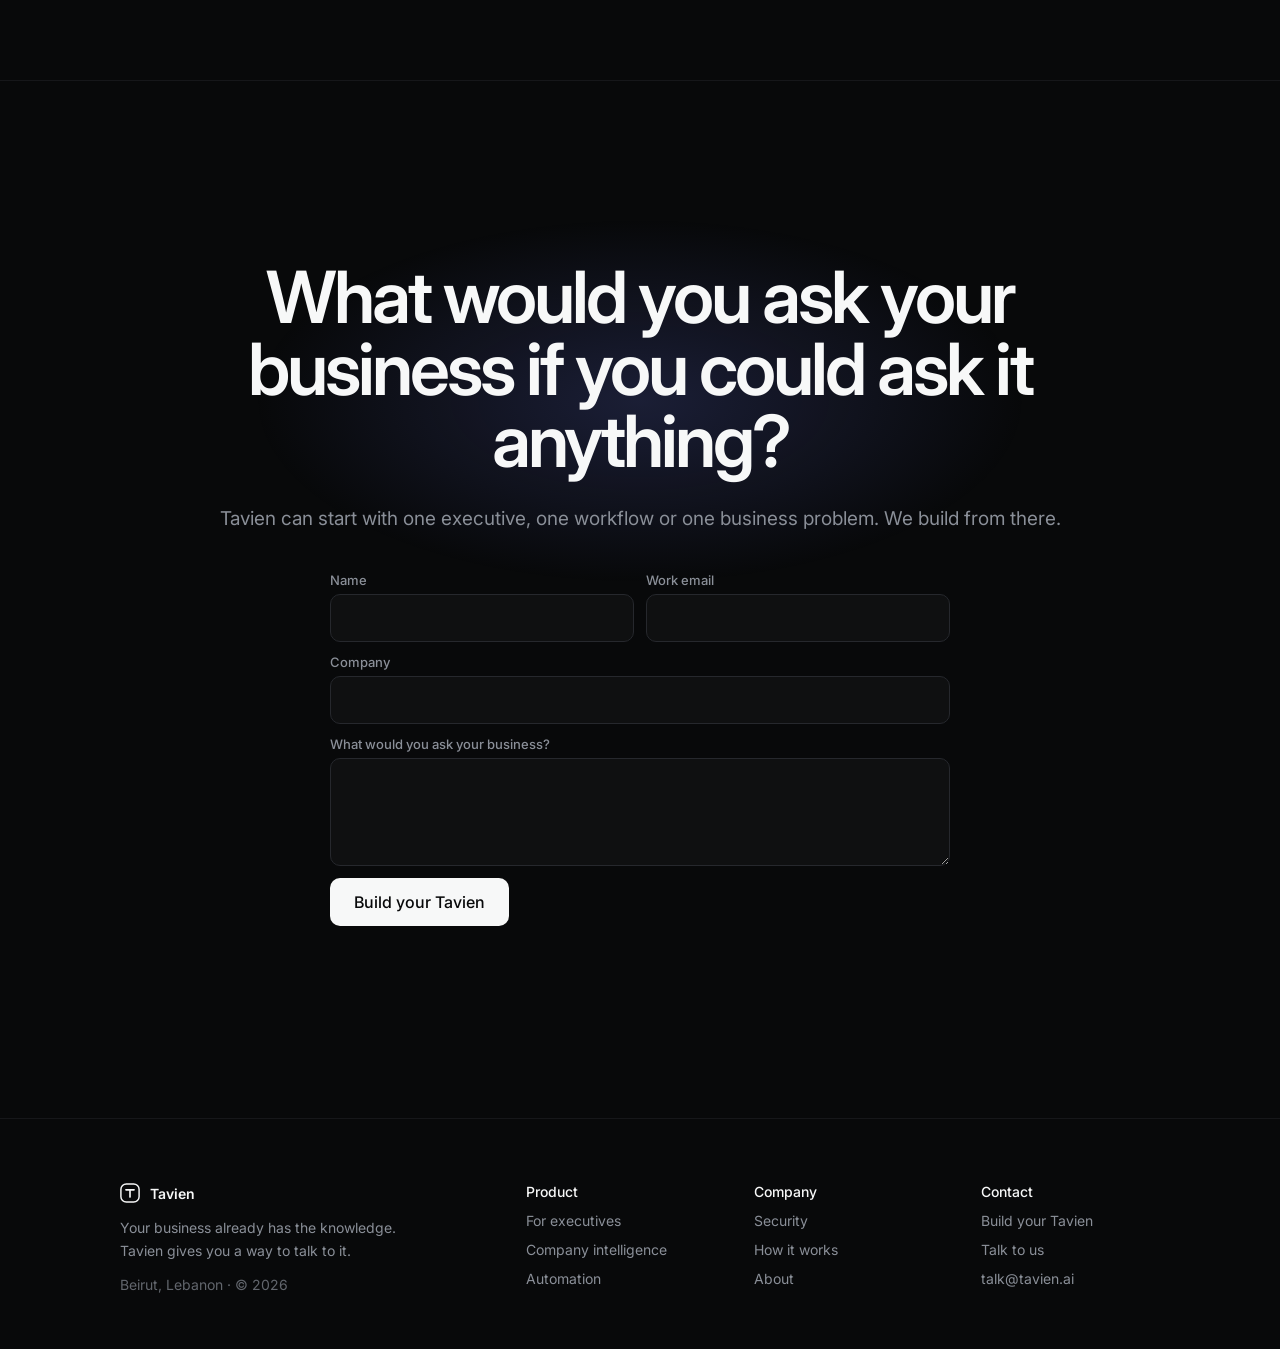
==== commit 7879732f: "Add About section and point footer About link to it Co-Authored-By: Claude Sonnet 5 <noreply@anthrop" ====
--- a/index.html
+++ b/index.html
@@ -400,6 +400,22 @@
 <div class="rv2" style="display: flex; gap: 36px; flex-wrap: wrap; font-size: 20px; font-weight: 500; letter-spacing: -0.3px; color: #62666D"><span>Distribution</span><span>Retail</span><span>Hospitality</span><span>Manufacturing</span><span>Professional services</span><span>Real estate</span><span>Logistics</span></div>
 </section>
 
+<!-- ABOUT -->
+<section id="about" style="padding: 200px 120px 0; display: grid; grid-template-columns: minmax(0, 4fr) minmax(0, 7fr); gap: 80px; align-items: start">
+<div class="rv" style="display: flex; flex-direction: column; gap: 24px">
+<h2 style="margin: 0; font-size: 60px; font-weight: 600; line-height: 1.02; letter-spacing: -2.4px">About Tavien</h2>
+<p style="margin: 0; font-size: 22px; font-weight: 500; line-height: 1.4; letter-spacing: -0.4px">Tavien builds private AI assistants for business owners, executives and teams.</p>
+</div>
+<div class="rv2" style="display: flex; flex-direction: column; gap: 22px; font-size: 18px; line-height: 1.6; color: #8A8F98">
+<p style="margin: 0">Our goal is simple: help people understand their business faster, work more efficiently and make better use of the information they already have.</p>
+<p style="margin: 0">Most companies already have the answers they need. The problem is that those answers are scattered across ERP systems, accounting software, CRM platforms, documents, emails, calendars, databases and internal tools.</p>
+<p style="margin: 0">Tavien brings that information together through a secure intelligence layer. Instead of searching through multiple systems or waiting for reports, users can ask questions in plain language, retrieve approved information and automate repetitive work.</p>
+<p style="margin: 0">Security is built into the architecture. Tavien does not give AI unrestricted access to core business systems. A controlled layer sits between the assistant and company data, enforcing permissions, limiting access and requiring human approval for sensitive actions when needed.</p>
+<p style="margin: 0; color: #F7F8F8">Over time, Tavien becomes more than an assistant. It becomes an intelligent operating layer across the business — helping people find information, monitor what matters and get work done.</p>
+</div>
+<p class="rv big" style="grid-column: 1 / -1; margin: 24px 0 0; font-size: 34px; font-weight: 500; letter-spacing: -1px">Tavien. <span style="color: #8A8F98">Ask your business anything.</span></p>
+</section>
+
 <!-- FINAL CTA -->
 <section id="contact" style="margin-top: 220px; padding: 180px 120px; border-top: 1px solid #16171A; display: flex; flex-direction: column; align-items: center; text-align: center; gap: 30px; position: relative">
 <div class="glow" style="position: absolute; left: 50%; top: 60px; width: 1100px; height: 520px; margin-left: -550px; border-radius: 50%; background: radial-gradient(closest-side, rgba(94,106,210,0.22), rgba(94,106,210,0) 70%)"></div>
@@ -422,7 +438,7 @@
 <footer style="margin-top: auto; padding: 64px 120px 56px; border-top: 1px solid #16171A; display: grid; grid-template-columns: minmax(0, 2fr) repeat(3, minmax(0, 1fr)); gap: 48px; font-size: 14px">
 <div style="display: flex; flex-direction: column; gap: 14px"><div style="display: flex; align-items: center; gap: 10px"><svg width="20" height="20" viewBox="0 0 22 22" fill="none" aria-hidden="true"><rect x="1" y="1" width="20" height="20" rx="6" stroke="#F7F8F8" stroke-width="1.6"></rect><path d="M6.5 7.5h9M11 7.5v8" stroke="#F7F8F8" stroke-width="1.8" stroke-linecap="round"></path></svg><span style="font-weight: 600">Tavien</span></div><span style="max-width: 320px; line-height: 1.6; color: #8A8F98">Your business already has the knowledge. Tavien gives you a way to talk to it.</span><span style="color: #62666D">Beirut, Lebanon · © 2026</span></div>
 <div style="display: flex; flex-direction: column; gap: 12px"><span style="font-weight: 500">Product</span><a href="#executives" style="color: #8A8F98">For executives</a><a href="#intelligence" style="color: #8A8F98">Company intelligence</a><a href="#automation" style="color: #8A8F98">Automation</a></div>
-<div style="display: flex; flex-direction: column; gap: 12px"><span style="font-weight: 500">Company</span><a href="#security" style="color: #8A8F98">Security</a><a href="#how" style="color: #8A8F98">How it works</a><a href="#top" style="color: #8A8F98">About</a></div>
+<div style="display: flex; flex-direction: column; gap: 12px"><span style="font-weight: 500">Company</span><a href="#security" style="color: #8A8F98">Security</a><a href="#how" style="color: #8A8F98">How it works</a><a href="#about" style="color: #8A8F98">About</a></div>
 <div style="display: flex; flex-direction: column; gap: 12px"><span style="font-weight: 500">Contact</span><a href="#contact" style="color: #8A8F98">Build your Tavien</a><a href="#contact" style="color: #8A8F98">Talk to us</a><a href="mailto:talk@tavien.ai" style="color: #8A8F98">talk@tavien.ai</a></div>
 </footer>
 </div>
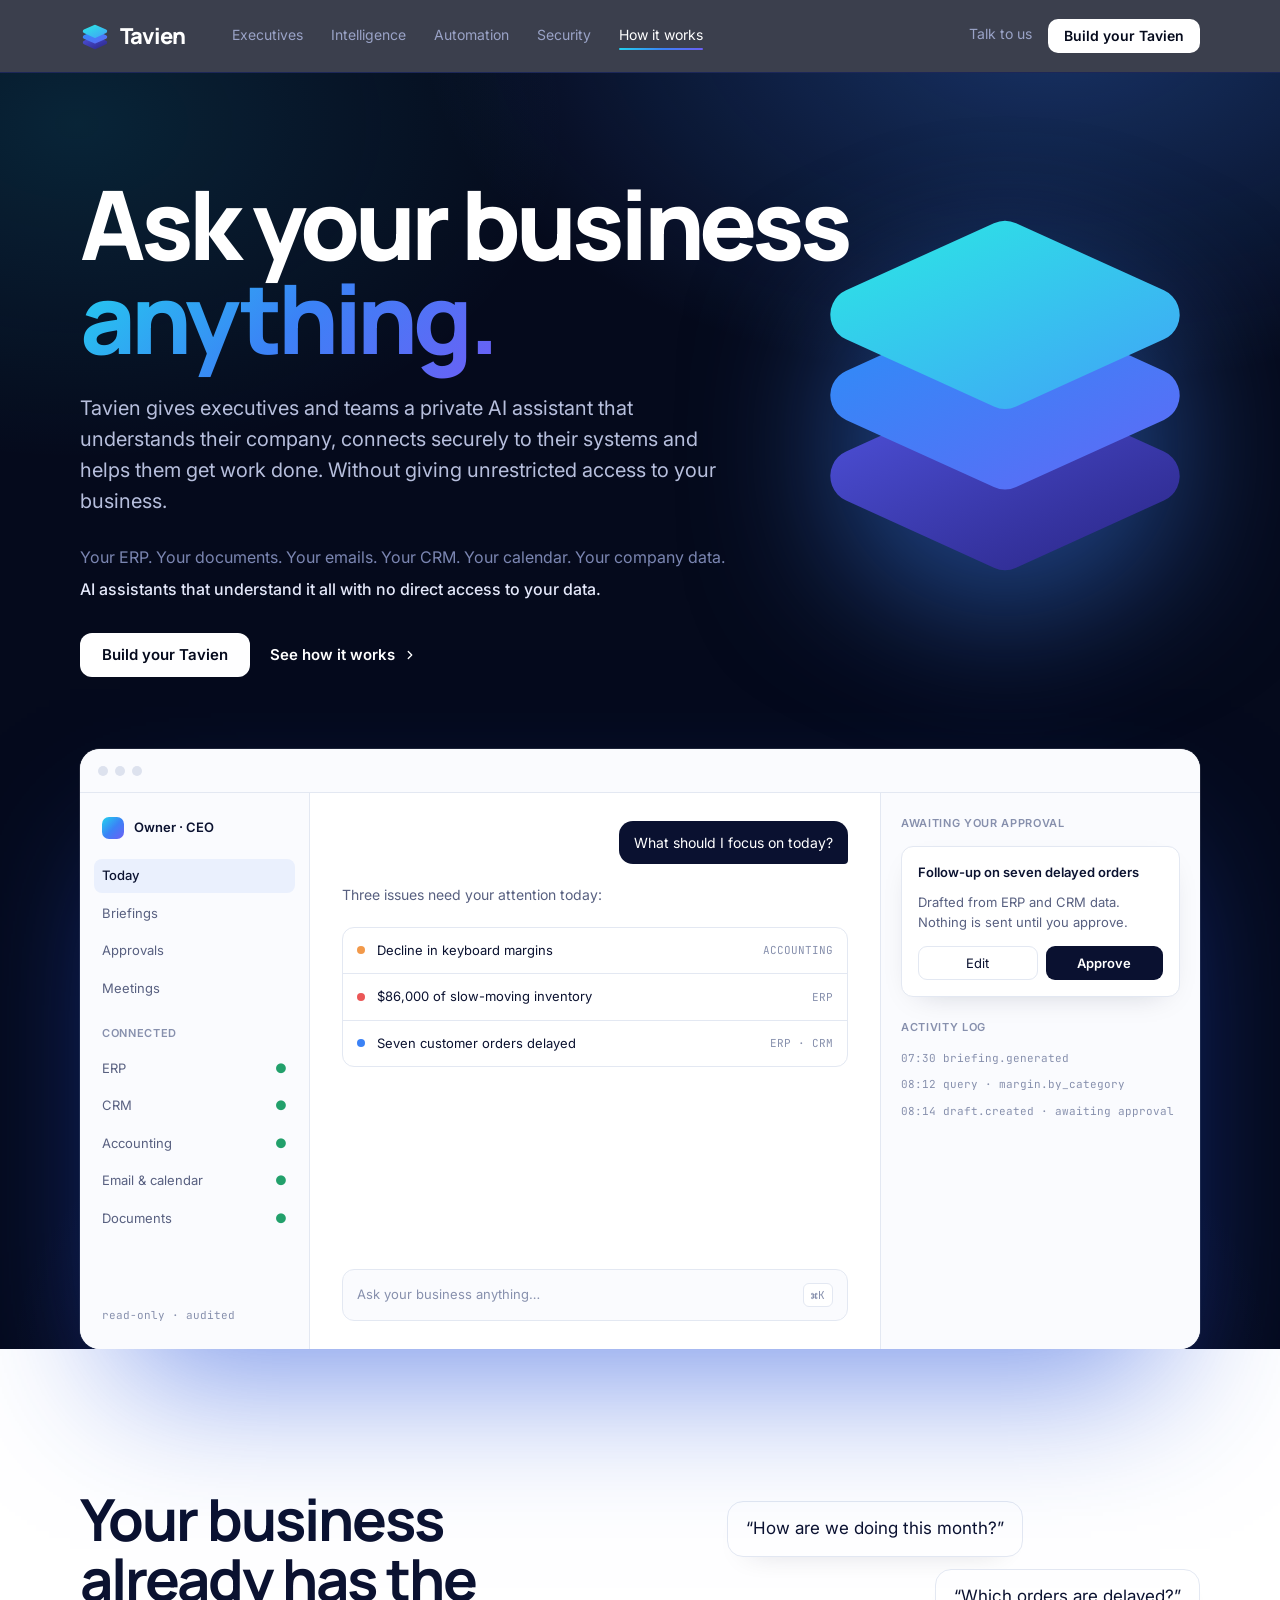
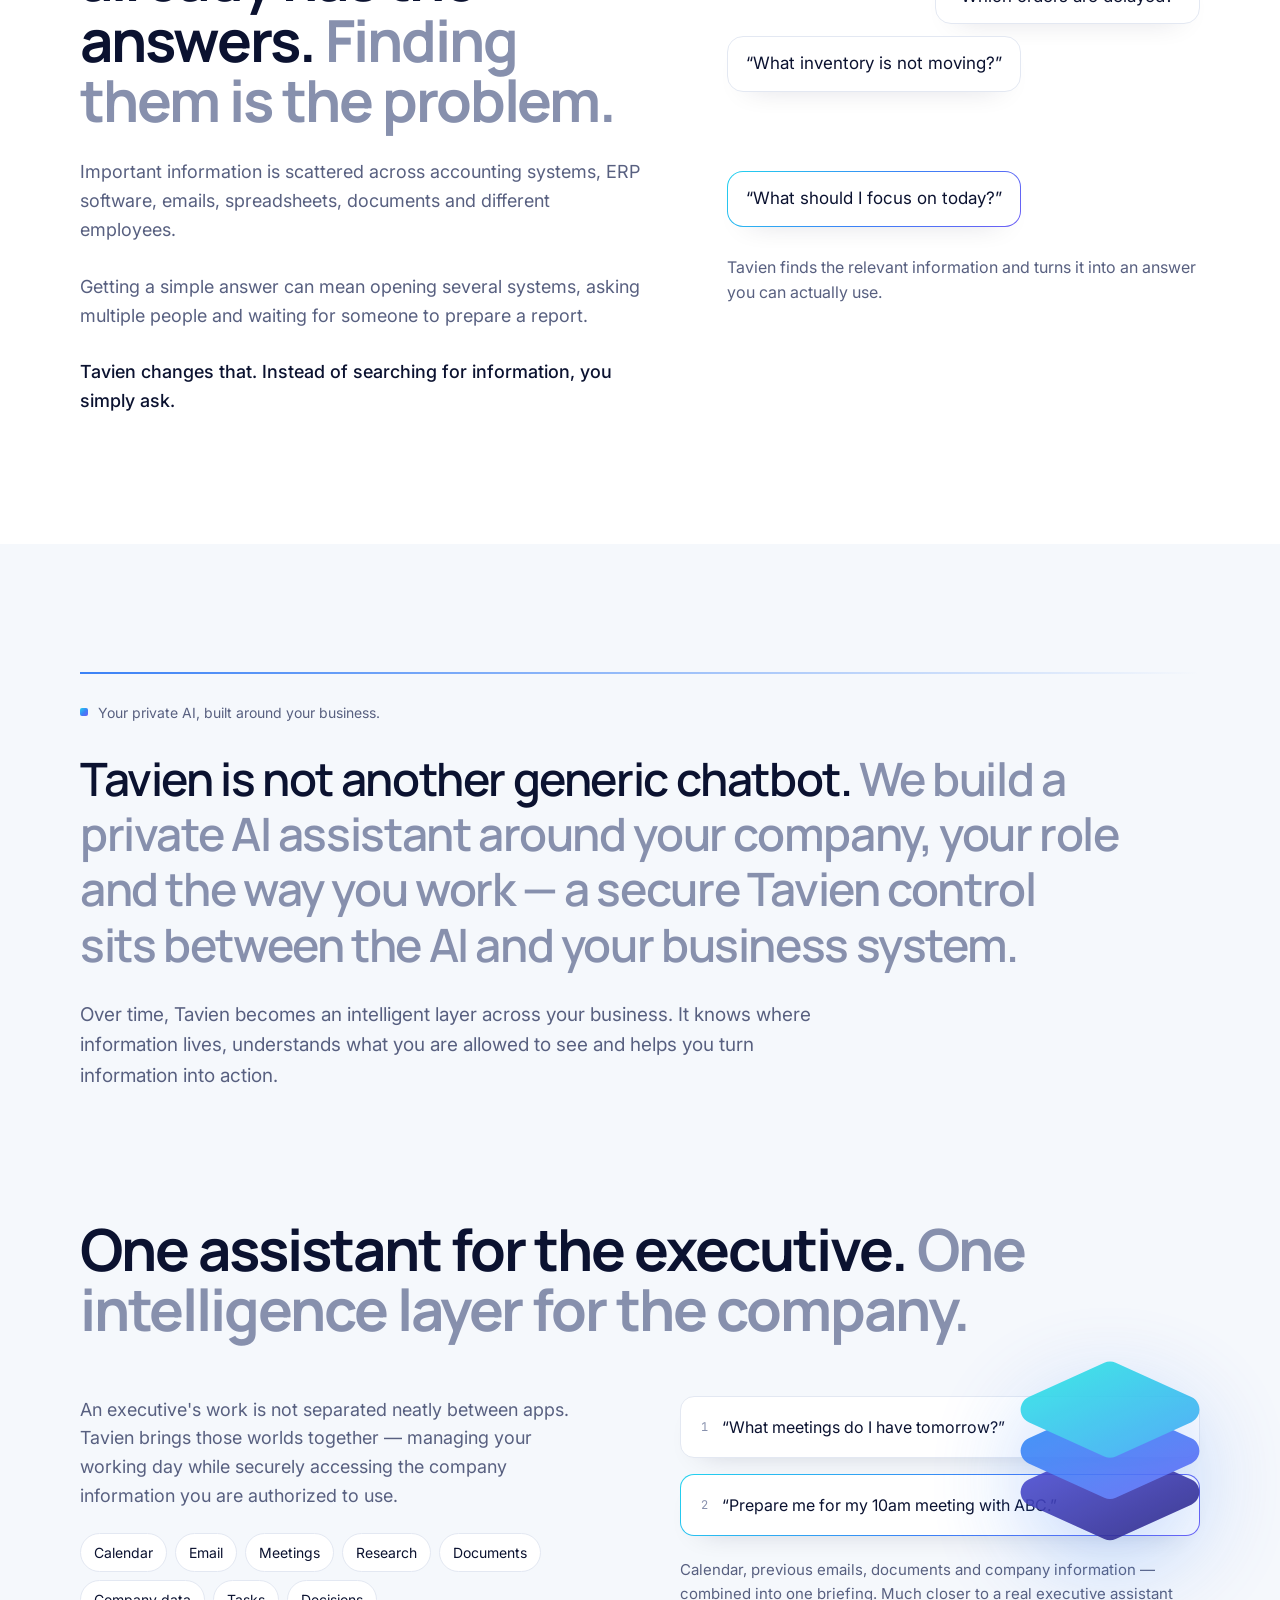
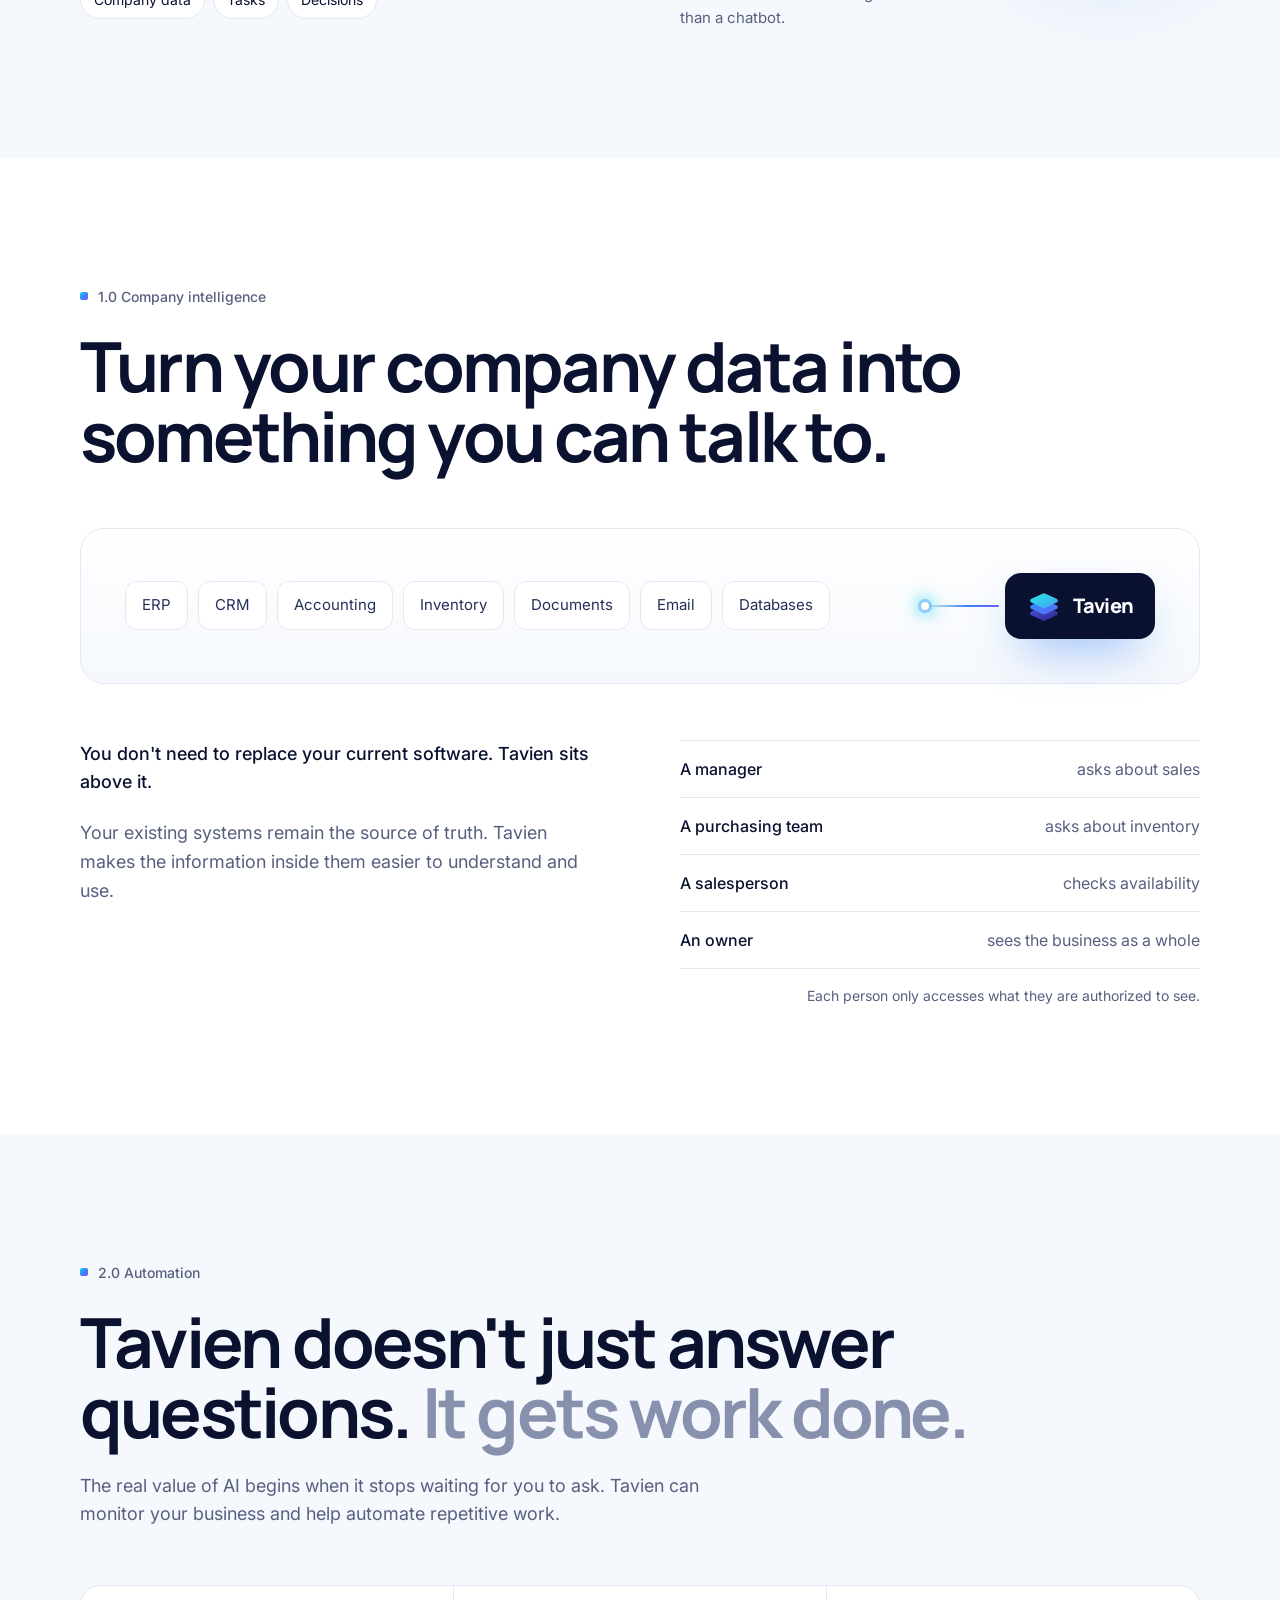
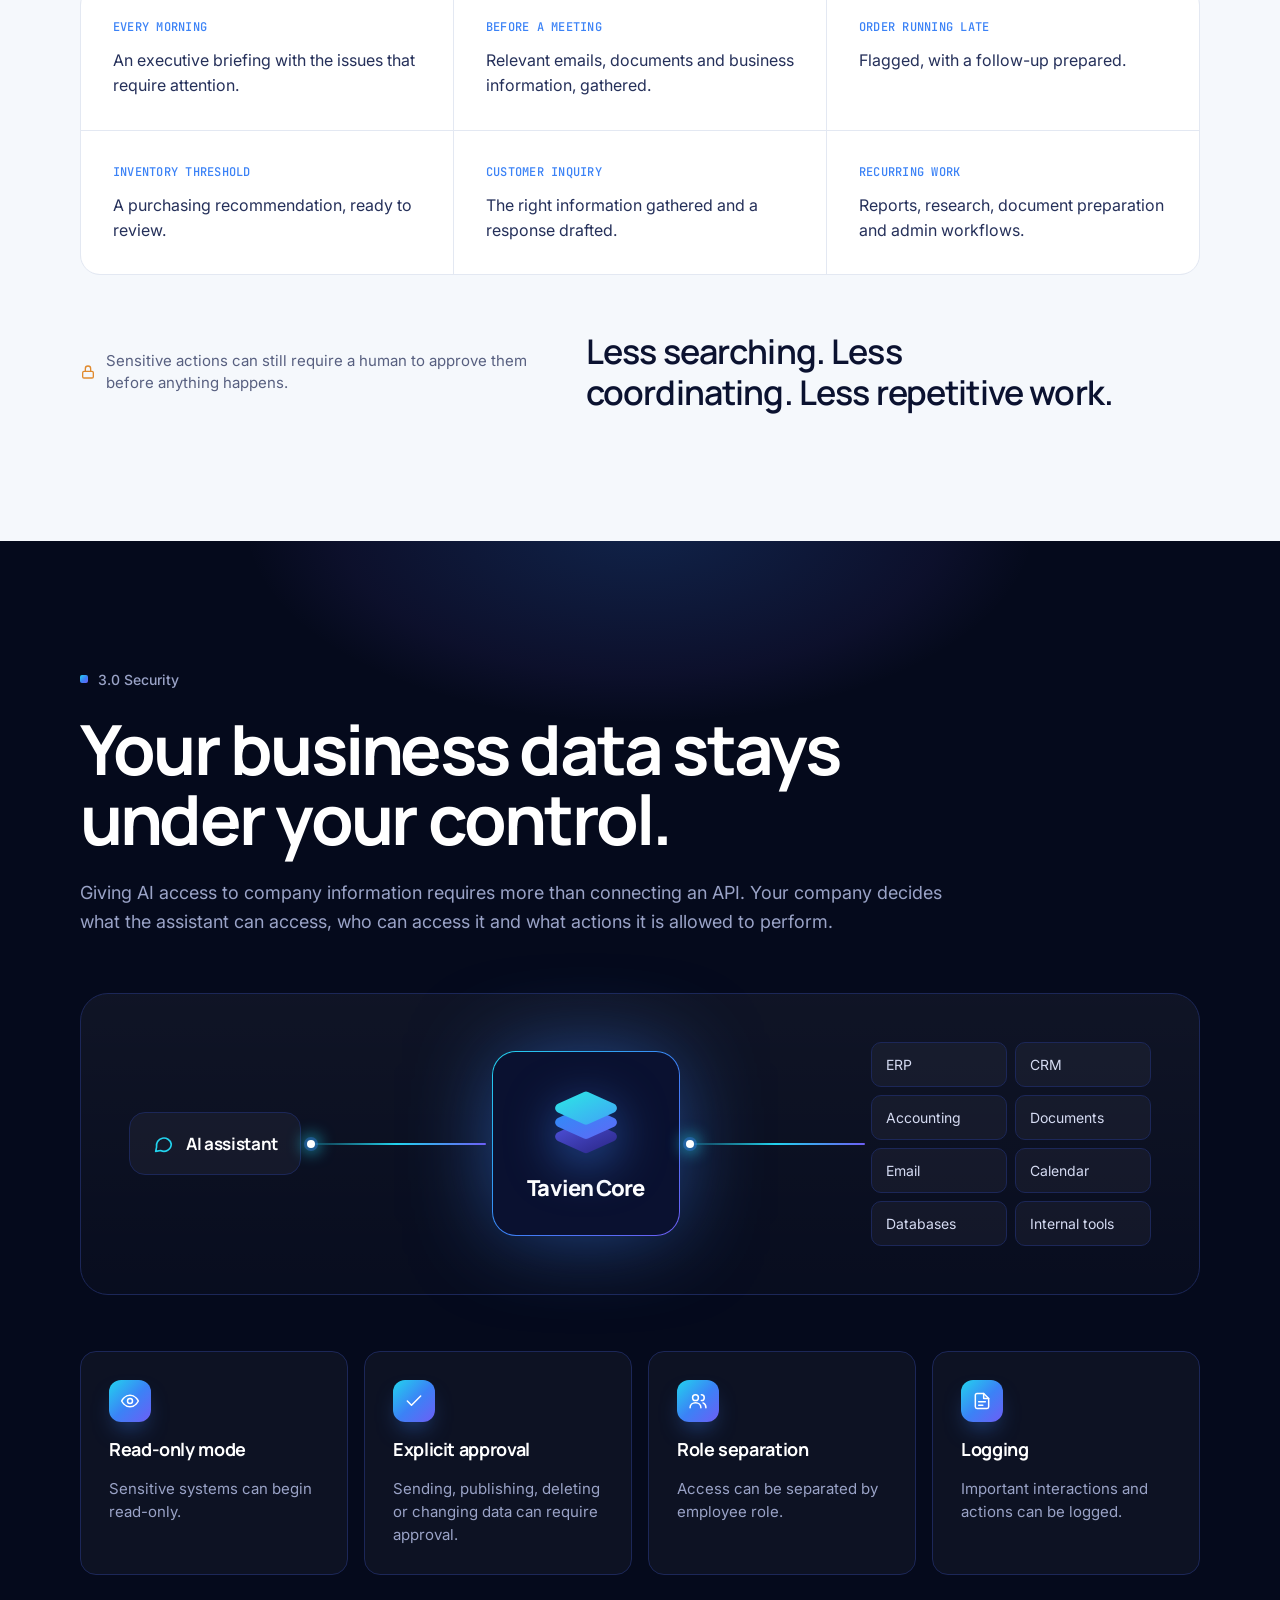
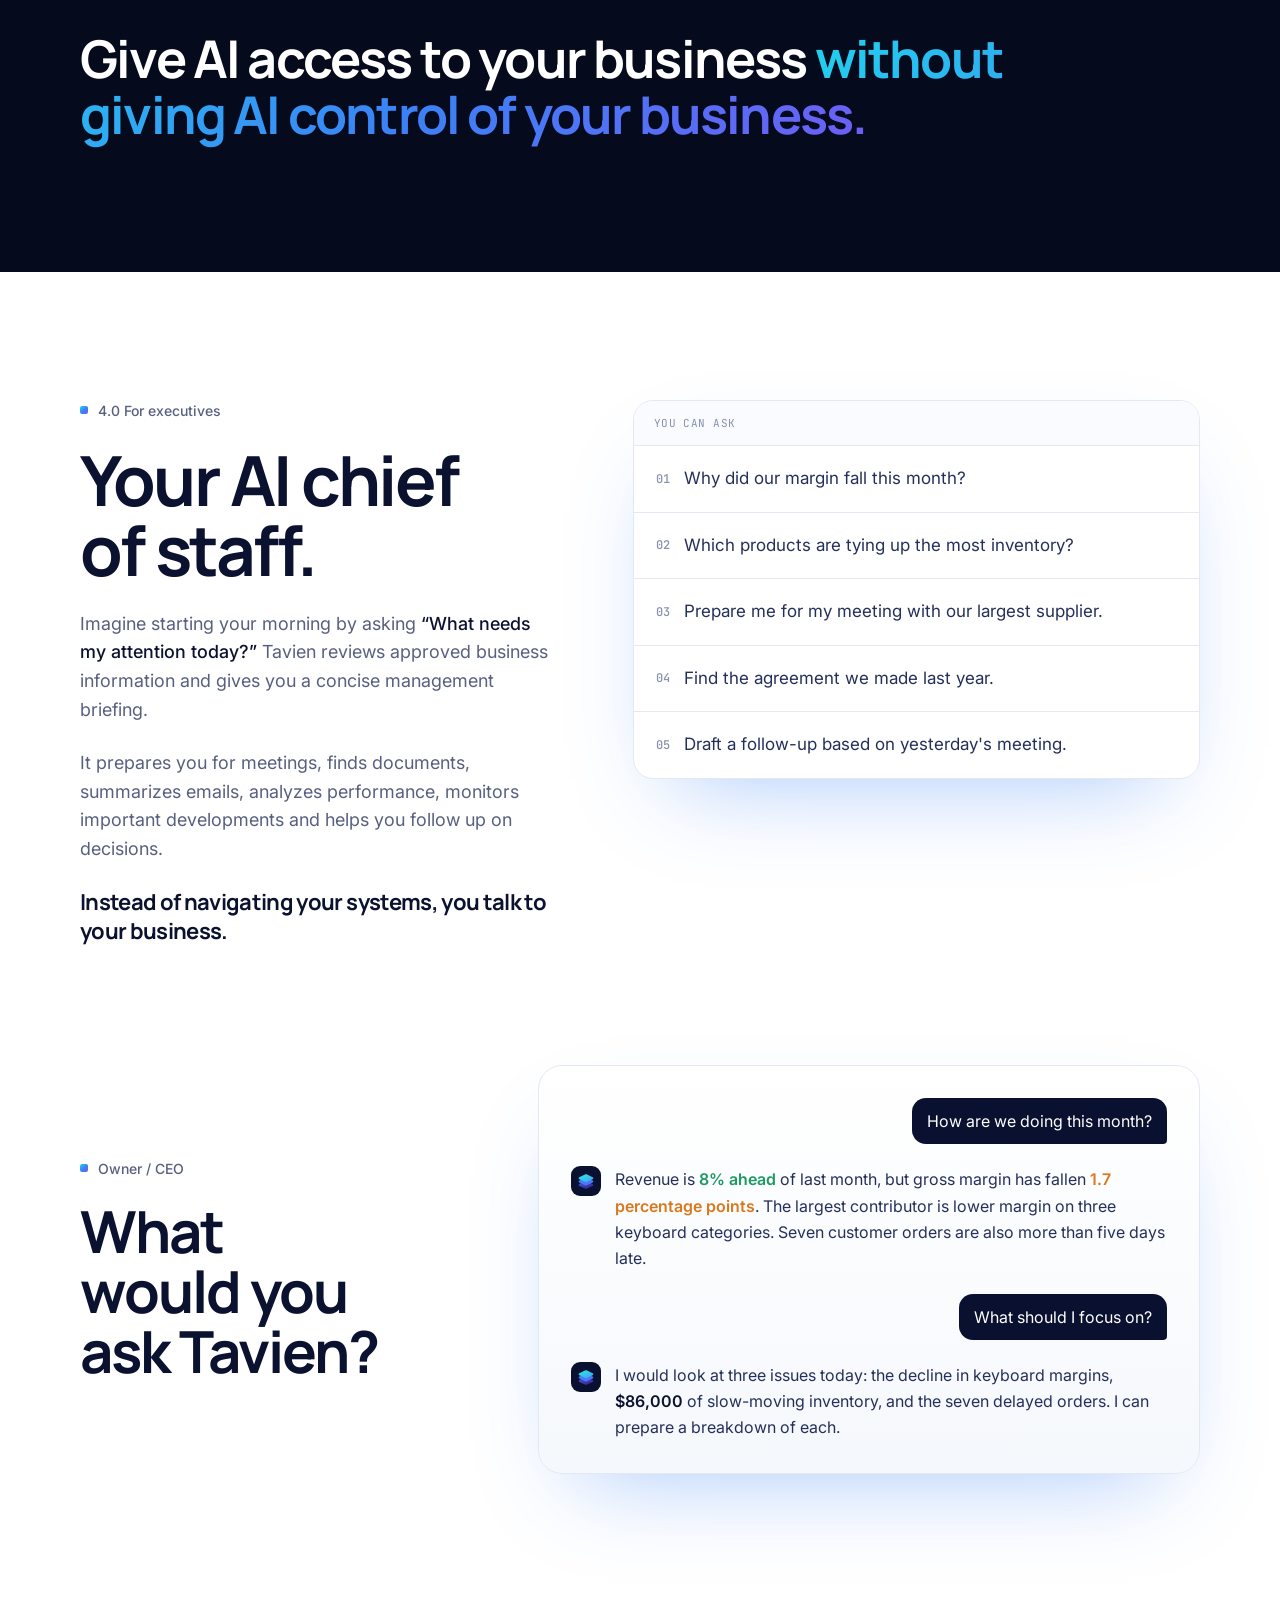
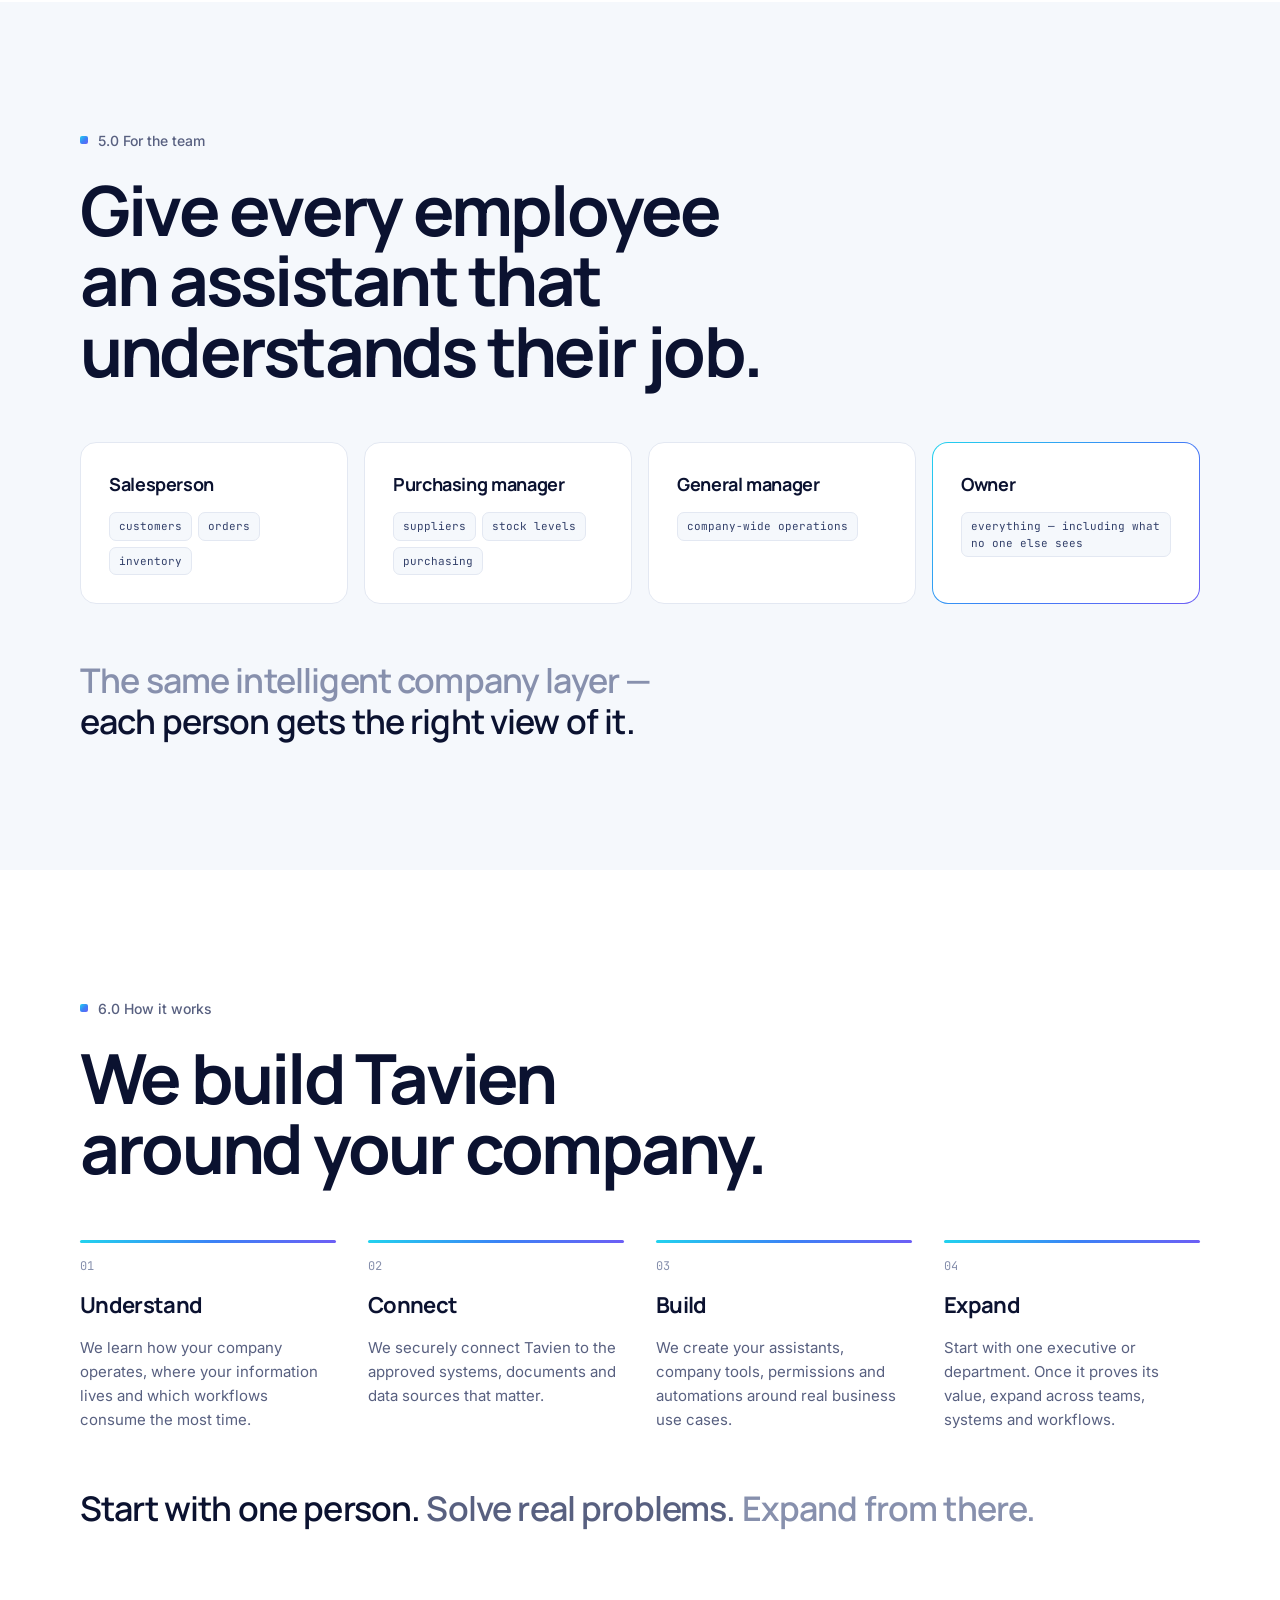
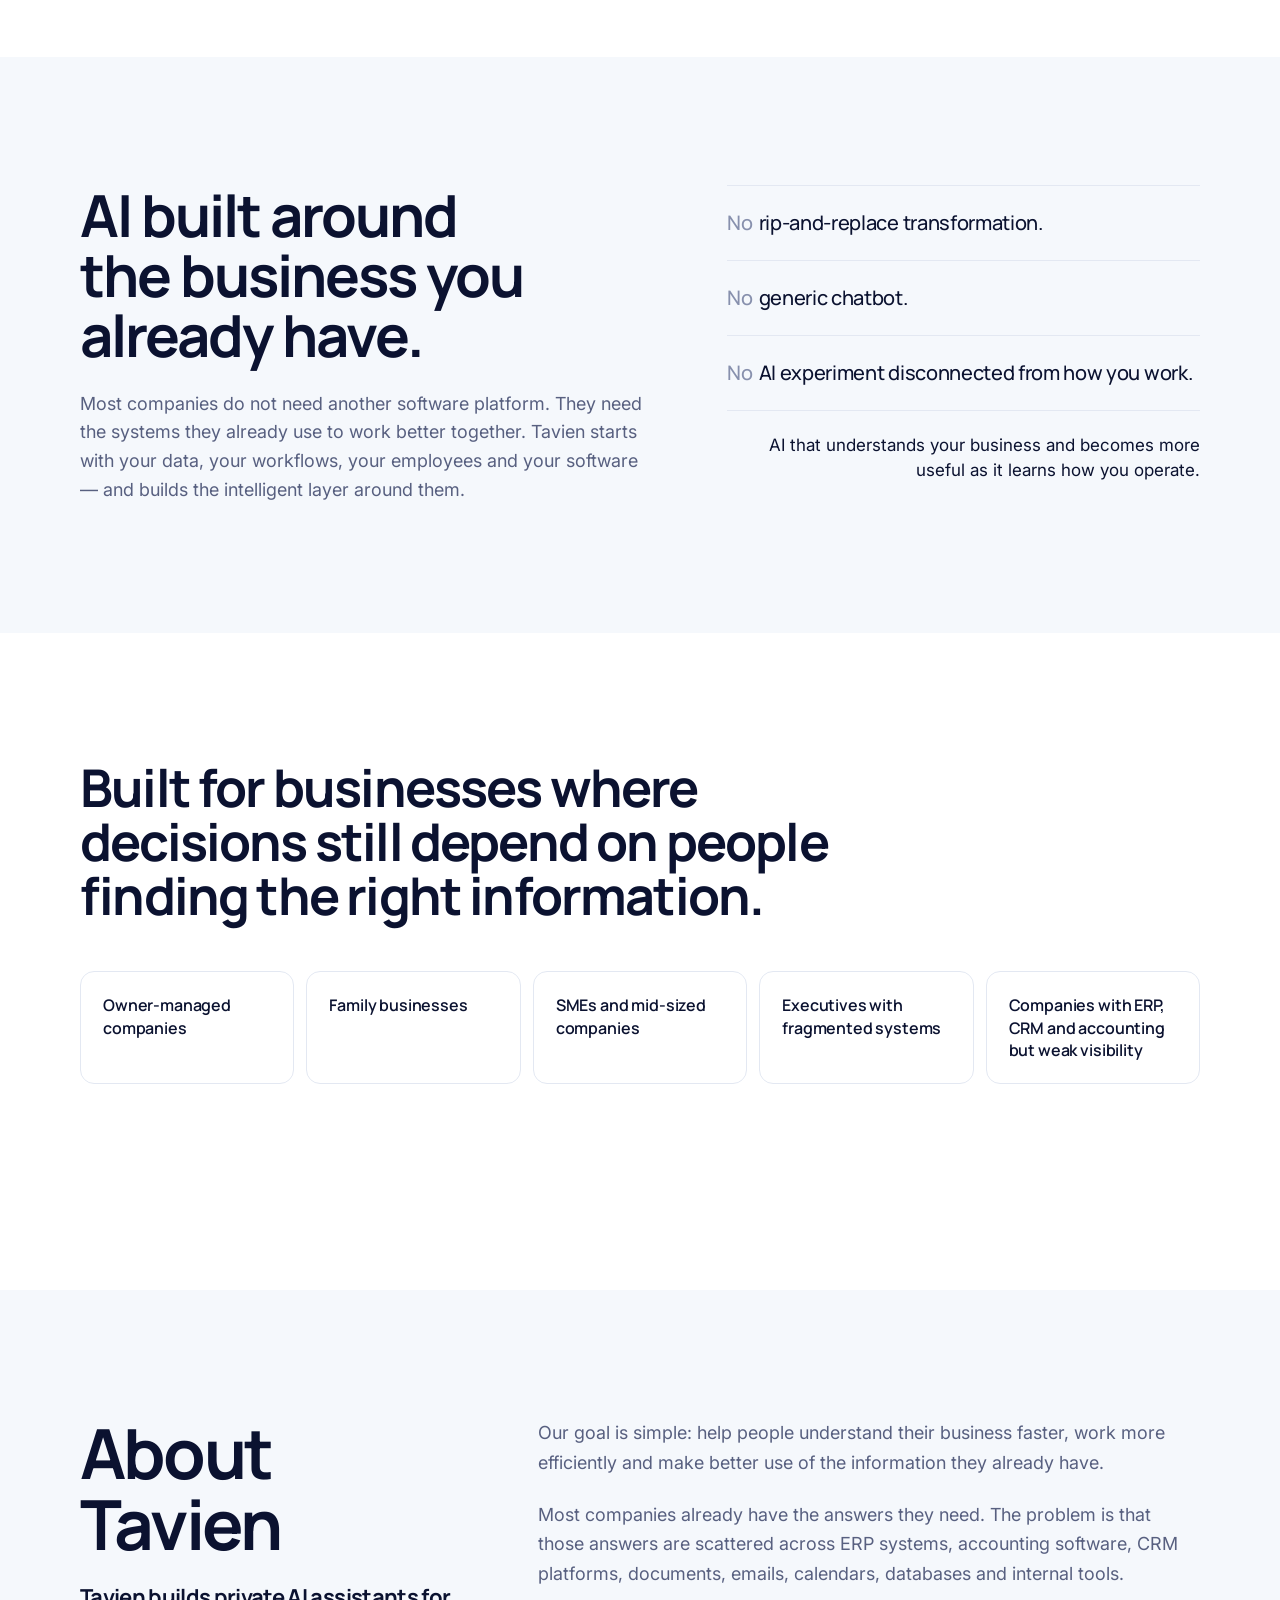
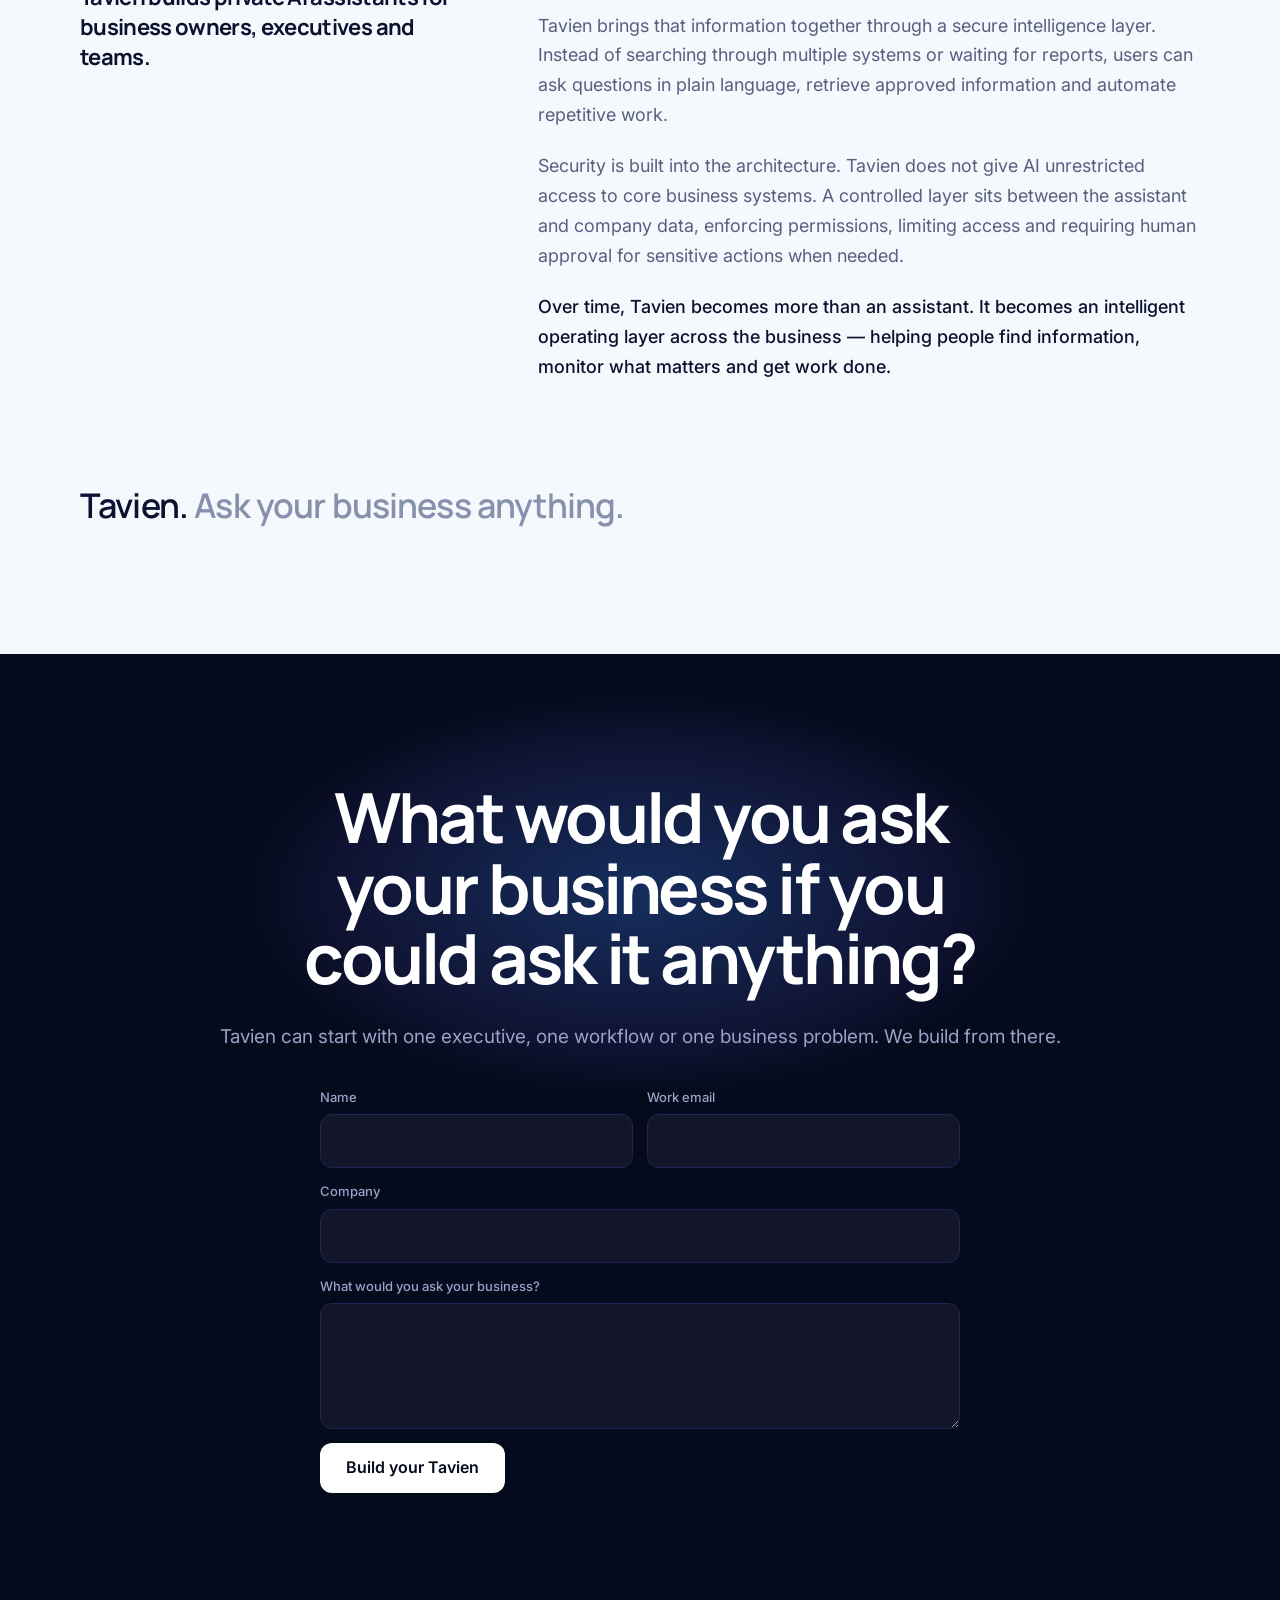
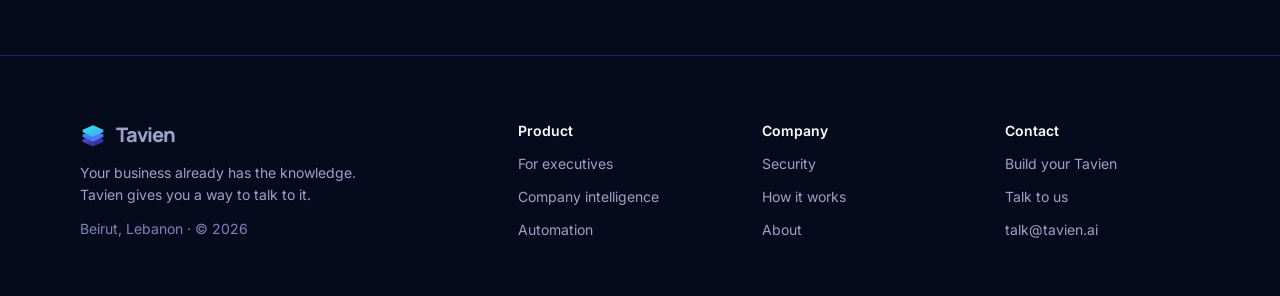
==== commit b0c5485e: "Rebrand site with Tavien connected-layers identity Restructure into index.html + assets/styles.css +" ====
--- a/index.html
+++ b/index.html
@@ -9,130 +9,58 @@
 <meta property="og:description" content="A private AI assistant that understands your company. Connected securely to your ERP, CRM, accounting, documents and email.">
 <meta property="og:type" content="website">
 <meta property="og:url" content="https://tavien.ai">
+<meta property="og:image" content="https://tavien.ai/assets/og-image.png">
 <meta property="twitter:card" content="summary_large_image">
 <meta property="twitter:title" content="Tavien — Ask your business anything">
 <meta property="twitter:description" content="A private AI assistant that understands your company. Connected securely to your ERP, CRM, accounting, documents and email.">
+<meta property="twitter:image" content="https://tavien.ai/assets/og-image.png">
 <link rel="canonical" href="https://tavien.ai">
-<meta name="theme-color" content="#08090A">
-<link rel="icon" href="data:image/svg+xml,%3Csvg xmlns='http://www.w3.org/2000/svg' viewBox='0 0 22 22'%3E%3Crect width='22' height='22' rx='6' fill='%2308090A'/%3E%3Crect x='1' y='1' width='20' height='20' rx='6' fill='none' stroke='%23F7F8F8' stroke-width='1.6'/%3E%3Cpath d='M6.5 7.5h9M11 7.5v8' stroke='%23F7F8F8' stroke-width='1.8' stroke-linecap='round'/%3E%3C/svg%3E">
+<meta name="theme-color" content="#050A1C">
+<link rel="icon" type="image/svg+xml" href="assets/favicon.svg">
+<link rel="apple-touch-icon" href="assets/apple-touch-icon.png">
 <link rel="preconnect" href="https://fonts.googleapis.com">
 <link rel="preconnect" href="https://fonts.gstatic.com" crossorigin>
-<link href="https://fonts.googleapis.com/css2?family=Inter:wght@400;500;600&amp;family=JetBrains+Mono:wght@400;500&amp;display=swap" rel="stylesheet">
-<style>
-body{margin:0;background:#08090A;font-family:'Inter',system-ui,sans-serif;color:#F7F8F8;-webkit-font-smoothing:antialiased}
-a{color:#F7F8F8;text-decoration:none}a:hover{color:#FFFFFF}
-@media (prefers-reduced-motion: no-preference){
-@keyframes tvIn{from{opacity:0;transform:translateY(28px);filter:blur(6px)}to{opacity:1;transform:none;filter:none}}
-.tv-h1,.tv-h2,.tv-h3,.tv-h4{animation:tvIn .9s cubic-bezier(.2,.7,.2,1) both}
-.tv-h2{animation-delay:.12s}.tv-h3{animation-delay:.24s}.tv-h4{animation-delay:.36s}
-.rv{opacity:0;transform:translateY(48px);transition:opacity .8s cubic-bezier(.2,.7,.2,1),transform .8s cubic-bezier(.2,.7,.2,1)}
-.rv.in{opacity:1;transform:none}
-.rv2{opacity:0;transform:translateY(48px);transition:opacity .8s cubic-bezier(.2,.7,.2,1) .1s,transform .8s cubic-bezier(.2,.7,.2,1) .1s}
-.rv2.in{opacity:1;transform:none}
-.tilt{opacity:.4;transform:perspective(1600px) rotateX(14deg) scale(.94);transition:opacity .9s cubic-bezier(.2,.7,.2,1),transform .9s cubic-bezier(.2,.7,.2,1)}
-.tilt.in{opacity:1;transform:perspective(1600px) rotateX(0) scale(1)}
-.line{transform-origin:left center;transform:scaleX(0);transition:transform .9s cubic-bezier(.2,.7,.2,1)}
-.line.in{transform:scaleX(1)}
-.glow{opacity:0;transition:opacity 1.1s ease}
-.glow.in{opacity:1}
-}
-</style>
-<noscript><style>.rv,.rv2,.tilt,.line,.glow{opacity:1!important;transform:none!important}</style></noscript>
-
-<style>
-html{scroll-behavior:smooth}
-*,*::before,*::after{box-sizing:border-box}
-a:focus-visible,button:focus-visible,input:focus-visible,textarea:focus-visible{outline:2px solid #5E6AD2;outline-offset:3px;border-radius:6px}
-.fld{display:flex;flex-direction:column;gap:6px;font-size:13px;font-weight:500;color:#8A8F98}
-.fld input,.fld textarea{font:inherit;font-size:16px;color:#F7F8F8;background:#0F1011;border:1px solid #26282D;border-radius:10px;padding:13px 14px;resize:vertical}
-.fld input:focus,.fld textarea:focus{border-color:#5E6AD2;outline:none}
-#scrollbar{position:fixed;top:0;left:0;height:3px;width:0%;background:linear-gradient(90deg,#5E6AD2,#8B93E8);z-index:60;transition:width .08s linear}
-header nav a{position:relative;padding-bottom:4px}
-header nav a::after{content:'';position:absolute;left:0;right:100%;bottom:-1px;height:1.5px;background:#5E6AD2;transition:right .25s cubic-bezier(.2,.7,.2,1)}
-header nav a:hover{color:#F7F8F8}
-header nav a:hover::after,header nav a.active::after{right:0}
-header nav a.active{color:#F7F8F8}
-[style*="background: #F7F8F8"]{transition:transform .2s cubic-bezier(.2,.7,.2,1),box-shadow .2s ease}
-[style*="background: #F7F8F8"]:hover{transform:translateY(-2px);box-shadow:0 12px 28px -10px rgba(247,248,248,.3)}
-[style*="background: #F7F8F8"]:active{transform:translateY(0)}
-[style*="background: #0B0C0D"]{transition:transform .3s cubic-bezier(.2,.7,.2,1),border-color .3s ease,box-shadow .3s ease}
-[style*="background: #0B0C0D"]:hover{transform:translateY(-6px);border-color:#3D4160!important;box-shadow:0 24px 48px -28px rgba(94,106,210,.45)}
-.hair>div{transition:transform .3s cubic-bezier(.2,.7,.2,1),background .3s ease}
-.hair>div:hover{transform:translateY(-4px);background:#0B0C0D}
-.mock{isolation:isolate}
-.mock::after{content:'';position:absolute;inset:0;pointer-events:none;opacity:0;transition:opacity .3s ease;background:radial-gradient(320px circle at var(--mx,50%) var(--my,50%),rgba(94,106,210,.16),transparent 70%)}
-.mock:hover::after{opacity:1}
-.hamburger{display:none;align-items:center;justify-content:center;width:36px;height:36px;border-radius:8px;border:1px solid #26282D;background:transparent;cursor:pointer;flex-direction:column;gap:4px}
-.hamburger span{display:block;width:16px;height:1.5px;background:#F7F8F8;transition:transform .25s ease,opacity .25s ease}
-.hamburger[aria-expanded="true"] span:nth-child(1){transform:translateY(5.5px) rotate(45deg)}
-.hamburger[aria-expanded="true"] span:nth-child(2){opacity:0}
-.hamburger[aria-expanded="true"] span:nth-child(3){transform:translateY(-5.5px) rotate(-45deg)}
-.mobile-nav{display:none;flex-direction:column;gap:2px;padding:8px 20px 20px;border-bottom:1px solid #16171A;background:#08090A;position:relative;z-index:2}
-.mobile-nav a{padding:12px 4px;font-size:15px;color:#D0D6E0;border-bottom:1px solid #16171A}
-.mobile-nav a:last-child{border-bottom:0}
-.mobile-nav.open{display:flex}
-@media (min-width:761px){.hamburger{display:none!important}.mobile-nav{display:none!important}}
-@media (max-width:1100px){
- header{padding:0 40px!important}
- header nav{gap:18px!important}
- section{padding-left:40px!important;padding-right:40px!important}
- footer{padding-left:40px!important;padding-right:40px!important}
- [style*="repeat(4, minmax(0, 1fr))"],[style*="repeat(5, minmax(0, 1fr))"]{grid-template-columns:repeat(2,minmax(0,1fr))!important}
- .mock>div{grid-template-columns:220px minmax(0,1fr)!important}
- .mock>div>div:last-child{display:none!important}
- h1{font-size:84px!important}
-}
-@media (max-width:760px){
- header{padding:0 20px!important}
- header nav,header a[href="#contact"]:not([style*="background"]){display:none!important}
- .hamburger{display:flex!important}
- section{padding-left:20px!important;padding-right:20px!important;padding-top:96px!important}
- #security{padding-top:88px!important;padding-bottom:88px!important;margin-top:96px!important}
- #contact{padding-top:88px!important;padding-bottom:88px!important;margin-top:96px!important}
- footer{padding:48px 20px!important;grid-template-columns:repeat(2,minmax(0,1fr))!important}
- footer>div:first-child{grid-column:1/-1}
- [style*="grid-template-columns"]:not(footer):not(.hair):not(.contact-form){grid-template-columns:minmax(0,1fr)!important;gap:36px!important}
- .hair{grid-template-columns:minmax(0,1fr)!important}
- .contact-form{grid-template-columns:minmax(0,1fr)!important}
- h1{font-size:52px!important;letter-spacing:-2px!important}
- h2{font-size:36px!important;letter-spacing:-1.2px!important;line-height:1.1!important}
- .big{font-size:26px!important;letter-spacing:-0.6px!important}
- #top{padding-top:72px!important}
- .mock{height:auto!important;margin-top:40px!important}
- .mock>div{grid-template-columns:minmax(0,1fr)!important}
- .mock>div>div:first-child{display:none!important}
- .mock>div>div:nth-child(2){padding:20px!important}
- .flow{flex-wrap:wrap;justify-content:flex-start!important;gap:10px;padding:24px!important}
- .flow .line{display:none}
- [style*="justify-content: space-between"]{flex-wrap:wrap}
- [style*="font-size: 72px"]{font-size:40px!important;letter-spacing:-1.4px!important}
- [style*="font-size: 60px"],[style*="font-size: 56px"]{font-size:36px!important}
-}
-</style>
+<link href="https://fonts.googleapis.com/css2?family=Manrope:wght@600;700;800&amp;family=Inter:wght@400;500;600&amp;family=JetBrains+Mono:wght@400;500&amp;display=swap" rel="stylesheet">
+<script>document.documentElement.className+=' js'</script>
+<link rel="stylesheet" href="assets/styles.css">
 </head>
 <body>
 <div id="scrollbar"></div>
-<div style="width: 100%; max-width: 1440px; margin: 0 auto; min-height: 100vh; box-sizing: border-box; background: #08090A; display: flex; flex-direction: column; font-family: 'Inter', system-ui, sans-serif; color: #F7F8F8; overflow: hidden; position: relative">
+
+<!-- Brand mark: three connected layers. Reuse anywhere with <svg><use href="#tv-mark"/></svg> -->
+<svg width="0" height="0" style="position:absolute" aria-hidden="true" focusable="false">
+<defs>
+<linearGradient id="gT" x1="0" y1="0" x2="1" y2="1"><stop offset="0" stop-color="#2DE1E6"/><stop offset="1" stop-color="#3FA9F5"/></linearGradient>
+<linearGradient id="gM" x1="0" y1="0" x2="1" y2="1"><stop offset="0" stop-color="#2F8CF7"/><stop offset="1" stop-color="#5B6CF6"/></linearGradient>
+<linearGradient id="gB" x1="0" y1="0" x2="1" y2="1"><stop offset="0" stop-color="#4C4FD6"/><stop offset="1" stop-color="#2E2A8E"/></linearGradient>
+<symbol id="tv-mark" viewBox="0 0 64 64">
+<g stroke-width="8" stroke-linejoin="round">
+<path d="M32 36 L54 46 L32 56 L10 46 Z" fill="url(#gB)" stroke="url(#gB)"/>
+<path d="M32 24 L54 34 L32 44 L10 34 Z" fill="url(#gM)" stroke="url(#gM)"/>
+<path d="M32 12 L54 22 L32 32 L10 22 Z" fill="url(#gT)" stroke="url(#gT)"/>
+</g>
+</symbol>
+</defs>
+</svg>
 
 <!-- NAV -->
-<header style="display: flex; align-items: center; justify-content: space-between; height: 72px; padding: 0 120px; border-bottom: 1px solid #16171A; position: relative; z-index: 2">
-<div style="display: flex; align-items: center; gap: 48px">
-<a href="#top" style="display: flex; align-items: center; gap: 10px">
-<svg width="22" height="22" viewBox="0 0 22 22" fill="none" aria-hidden="true"><rect x="1" y="1" width="20" height="20" rx="6" stroke="#F7F8F8" stroke-width="1.6"></rect><path d="M6.5 7.5h9M11 7.5v8" stroke="#F7F8F8" stroke-width="1.8" stroke-linecap="round"></path></svg>
-<span style="font-weight: 600; font-size: 17px; letter-spacing: -0.3px">Tavien</span>
-</a>
-<nav style="display: flex; gap: 28px; font-size: 14px">
-<a href="#executives" style="color: #8A8F98">Executives</a>
-<a href="#intelligence" style="color: #8A8F98">Intelligence</a>
-<a href="#automation" style="color: #8A8F98">Automation</a>
-<a href="#security" style="color: #8A8F98">Security</a>
-<a href="#how" style="color: #8A8F98">How it works</a>
+<header class="site-header">
+<div class="wrap">
+<div class="hd-left">
+<a href="#top" class="brand" aria-label="Tavien"><svg aria-hidden="true"><use href="#tv-mark"/></svg>Tavien</a>
+<nav class="nav" aria-label="Main">
+<a href="#executives">Executives</a>
+<a href="#intelligence">Intelligence</a>
+<a href="#automation">Automation</a>
+<a href="#security">Security</a>
+<a href="#how">How it works</a>
 </nav>
 </div>
-<div style="display: flex; align-items: center; gap: 16px; font-size: 14px">
-<a href="#contact" style="color: #8A8F98">Talk to us</a>
-<a href="#contact" style="padding: 9px 16px; border-radius: 8px; background: #F7F8F8; color: #08090A; font-weight: 500">Build your Tavien</a>
+<div class="hd-right">
+<a href="#contact" class="hd-link">Talk to us</a>
+<a href="#contact" class="btn btn-light btn-sm hide-sm">Build your Tavien</a>
 <button type="button" class="hamburger" id="navToggle" aria-expanded="false" aria-label="Open menu" aria-controls="mobileNav"><span></span><span></span><span></span></button>
+</div>
 </div>
 </header>
 <nav id="mobileNav" class="mobile-nav" aria-label="Mobile">
@@ -144,420 +72,340 @@
 <a href="#contact">Talk to us</a>
 </nav>
 
-<!-- HERO -->
-<section id="top" style="position: relative; padding: 128px 120px 0; display: flex; flex-direction: column; gap: 28px">
-<div style="position: absolute; left: 50%; top: 420px; width: 1400px; height: 760px; margin-left: -700px; border-radius: 50%; background: radial-gradient(closest-side, rgba(94,106,210,0.24), rgba(94,106,210,0) 70%)"></div>
-<h1 class="tv-h1" style="margin: 0; font-size: 104px; font-weight: 600; line-height: 0.98; letter-spacing: -4.5px; position: relative">Ask your business<br>anything.</h1>
-<p class="tv-h2" style="margin: 0; max-width: 640px; font-size: 20px; line-height: 1.5; color: #8A8F98; position: relative">Tavien gives executives and teams a private AI assistant that understands their company, connects securely to their systems and helps them get work done. Without giving unrestricted access to your business.</p>
-<div class="tv-h3" style="display: flex; flex-direction: column; gap: 8px; position: relative"><span style="font-size: 16px; color: rgb(98, 102, 109)">Your ERP. Your documents. Your emails. Your CRM. Your calendar. Your company data.</span><span style="font-size: 16px; font-weight: 500; color: rgb(208, 214, 224)">AI assistants that understand it all with no direct access to your data.</span></div>
-<div class="tv-h4" style="display: flex; gap: 16px; align-items: center; position: relative">
-<a href="#contact" style="padding: 13px 22px; border-radius: 10px; background: #F7F8F8; color: #08090A; font-weight: 500; font-size: 16px">Build your Tavien</a>
-<a href="#how" style="display: flex; align-items: center; gap: 8px; padding: 13px 8px; color: #D0D6E0; font-weight: 500; font-size: 16px">See how it works <svg width="14" height="14" viewBox="0 0 24 24" fill="none" stroke="#D0D6E0" stroke-width="2.2" stroke-linecap="round" stroke-linejoin="round" aria-hidden="true"><path d="M9 6l6 6-6 6"></path></svg></a>
+<main>
+<!-- 1 HERO -->
+<section id="top" class="hero">
+<div class="hero-bg"></div>
+<div class="wrap">
+<div class="hero-mark" aria-hidden="true"><svg viewBox="0 0 64 64"><use href="#tv-mark"/></svg></div>
+<div class="stack g28" style="position:relative">
+<h1 class="h-in">Ask your business<br><span class="grad-text">anything.</span></h1>
+<p class="hero-sub h-in" style="--d:.12s">Tavien gives executives and teams a private AI assistant that understands their company, connects securely to their systems and helps them get work done. Without giving unrestricted access to your business.</p>
+<div class="hero-list h-in" style="--d:.24s"><span>Your ERP. Your documents. Your emails. Your CRM. Your calendar. Your company data.</span><span>AI assistants that understand it all with no direct access to your data.</span></div>
+<div class="hero-cta h-in" style="--d:.36s">
+<a href="#contact" class="btn btn-light">Build your Tavien</a>
+<a href="#how" class="btn btn-ghost">See how it works <svg width="14" height="14" viewBox="0 0 24 24" fill="none" stroke="currentColor" stroke-width="2.2" stroke-linecap="round" stroke-linejoin="round" aria-hidden="true"><path d="M9 6l6 6-6 6"/></svg></a>
+</div>
 </div>
 
 <!-- Product mock -->
-<div class="tilt mock" aria-hidden="true" style="position: relative; margin-top: 64px; width: 100%; max-width: 1200px; height: 620px; border-radius: 16px; border: 1px solid #23252A; background: #0F1011; overflow: hidden; box-shadow: 0 50px 120px -40px rgba(94,106,210,0.4)">
-<div style="display: grid; grid-template-columns: 240px minmax(0, 1fr) 330px; height: 100%">
-<div style="border-right: 1px solid #1C1D21; padding: 18px 14px; display: flex; flex-direction: column; gap: 4px; font-size: 13px; color: #8A8F98">
-<div style="display: flex; align-items: center; gap: 10px; padding: 6px 8px 16px; color: #F7F8F8; font-weight: 500"><span style="width: 20px; height: 20px; border-radius: 6px; background: #5E6AD2"></span>Owner · CEO</div>
-<span style="padding: 7px 8px; border-radius: 6px; background: #1A1B1F; color: #F7F8F8">Today</span>
-<span style="padding: 7px 8px">Briefings</span>
-<span style="padding: 7px 8px">Approvals</span>
-<span style="padding: 7px 8px">Meetings</span>
-<span style="padding: 16px 8px 6px; font-size: 11px; font-weight: 500; letter-spacing: 0.6px; text-transform: uppercase; color: #62666D">Connected</span>
-<span style="padding: 7px 8px; display: flex; justify-content: space-between">ERP<span style="color: #4CB782">●</span></span>
-<span style="padding: 7px 8px; display: flex; justify-content: space-between">CRM<span style="color: #4CB782">●</span></span>
-<span style="padding: 7px 8px; display: flex; justify-content: space-between">Accounting<span style="color: #4CB782">●</span></span>
-<span style="padding: 7px 8px; display: flex; justify-content: space-between">Email &amp; calendar<span style="color: #4CB782">●</span></span>
-<span style="padding: 7px 8px; display: flex; justify-content: space-between">Documents<span style="color: #4CB782">●</span></span>
-<span style="margin-top: auto; padding: 8px; font-family: 'JetBrains Mono', monospace; font-size: 11px; color: #62666D">read-only · audited</span>
-</div>
-<div style="padding: 28px 32px; display: flex; flex-direction: column; gap: 20px">
-<div style="align-self: flex-end; padding: 11px 15px; border-radius: 12px; background: #1A1B1F; border: 1px solid #26282D; font-size: 14px">What should I focus on today?</div>
-<span style="font-size: 14px; line-height: 1.6; color: #D0D6E0">Three issues need your attention today:</span>
-<div style="display: flex; flex-direction: column; border: 1px solid #23252A; border-radius: 10px; overflow: hidden; font-size: 13px">
-<div style="display: flex; align-items: center; gap: 12px; padding: 12px 14px; border-bottom: 1px solid #1C1D21"><span style="width: 8px; height: 8px; border-radius: 99px; background: #F2994A"></span>Decline in keyboard margins<span style="margin-left: auto; font-family: 'JetBrains Mono', monospace; font-size: 11px; color: #62666D">ACCOUNTING</span></div>
-<div style="display: flex; align-items: center; gap: 12px; padding: 12px 14px; border-bottom: 1px solid #1C1D21"><span style="width: 8px; height: 8px; border-radius: 99px; background: #EB5757"></span>$86,000 of slow-moving inventory<span style="margin-left: auto; font-family: 'JetBrains Mono', monospace; font-size: 11px; color: #62666D">ERP</span></div>
-<div style="display: flex; align-items: center; gap: 12px; padding: 12px 14px"><span style="width: 8px; height: 8px; border-radius: 99px; background: #5E6AD2"></span>Seven customer orders delayed<span style="margin-left: auto; font-family: 'JetBrains Mono', monospace; font-size: 11px; color: #62666D">ERP · CRM</span></div>
-</div>
-<div style="margin-top: auto; display: flex; align-items: center; gap: 10px; padding: 12px 14px; border-radius: 10px; border: 1px solid #26282D; background: #141516; font-size: 13px; color: #62666D">Ask your business anything…<span style="margin-left: auto; padding: 3px 7px; border-radius: 5px; border: 1px solid #26282D; font-family: 'JetBrains Mono', monospace; font-size: 11px">⌘K</span></div>
-</div>
-<div style="border-left: 1px solid #1C1D21; padding: 22px 20px; display: flex; flex-direction: column; gap: 14px; font-size: 13px">
-<span style="font-size: 11px; font-weight: 500; letter-spacing: 0.6px; text-transform: uppercase; color: #62666D">Awaiting your approval</span>
-<div style="padding: 16px; border-radius: 10px; border: 1px solid #26282D; background: #141516; display: flex; flex-direction: column; gap: 10px">
-<span style="font-weight: 500">Follow-up on seven delayed orders</span>
-<span style="line-height: 1.55; color: #8A8F98">Drafted from ERP and CRM data. Nothing is sent until you approve.</span>
-<div style="display: flex; gap: 8px; margin-top: 4px"><button type="button" tabindex="-1" style="flex-grow: 1; height: 32px; border-radius: 7px; border: 1px solid #26282D; background: transparent; color: #D0D6E0; font-family: 'Inter', sans-serif; font-size: 13px">Edit</button><button type="button" tabindex="-1" style="flex-grow: 1; height: 32px; border-radius: 7px; border: 0; background: #5E6AD2; color: #FFFFFF; font-family: 'Inter', sans-serif; font-size: 13px; font-weight: 500">Approve</button></div>
-</div>
-<span style="margin-top: 8px; font-size: 11px; font-weight: 500; letter-spacing: 0.6px; text-transform: uppercase; color: #62666D">Activity log</span>
-<div style="display: flex; flex-direction: column; gap: 10px; font-family: 'JetBrains Mono', monospace; font-size: 11px; line-height: 1.5; color: #62666D"><span>07:30 briefing.generated</span><span>08:12 query · margin.by_category</span><span>08:14 draft.created · awaiting approval</span></div>
+<div class="mock rv tilt" aria-hidden="true">
+<div class="mock-bar"><i></i><i></i><i></i></div>
+<div class="mock-body">
+<div class="m-side">
+<div class="who"><i></i>Owner · CEO</div>
+<span class="it on">Today</span>
+<span class="it">Briefings</span>
+<span class="it">Approvals</span>
+<span class="it">Meetings</span>
+<span class="lbl">Connected</span>
+<span class="it">ERP<span class="ok">●</span></span>
+<span class="it">CRM<span class="ok">●</span></span>
+<span class="it">Accounting<span class="ok">●</span></span>
+<span class="it">Email &amp; calendar<span class="ok">●</span></span>
+<span class="it">Documents<span class="ok">●</span></span>
+<span class="foot">read-only · audited</span>
+</div>
+<div class="m-main">
+<div class="bubble-u">What should I focus on today?</div>
+<span class="say">Three issues need your attention today:</span>
+<div class="issues">
+<div><b style="background:#F2994A"></b>Decline in keyboard margins<em>ACCOUNTING</em></div>
+<div><b style="background:#EB5757"></b>$86,000 of slow-moving inventory<em>ERP</em></div>
+<div><b style="background:#3B82F6"></b>Seven customer orders delayed<em>ERP · CRM</em></div>
+</div>
+<div class="m-input">Ask your business anything…<kbd>⌘K</kbd></div>
+</div>
+<div class="m-r">
+<span class="lbl">Awaiting your approval</span>
+<div class="appr">
+<b>Follow-up on seven delayed orders</b>
+<span>Drafted from ERP and CRM data. Nothing is sent until you approve.</span>
+<div class="row"><button type="button" tabindex="-1" class="e">Edit</button><button type="button" tabindex="-1" class="a">Approve</button></div>
+</div>
+<span class="lbl" style="margin-top:8px">Activity log</span>
+<div class="log"><span>07:30 briefing.generated</span><span>08:12 query · margin.by_category</span><span>08:14 draft.created · awaiting approval</span></div>
+</div>
 </div>
 </div>
 </div>
 </section>
 
 <!-- 2 PROBLEM -->
-<section style="padding: 200px 120px 0; display: grid; grid-template-columns: minmax(0, 6fr) minmax(0, 5fr); gap: 80px">
-<div class="rv" style="display: flex; flex-direction: column; gap: 28px">
-<h2 style="margin: 0; font-size: 52px; font-weight: 600; line-height: 1.06; letter-spacing: -2px">Your business already has the answers. <span style="color: #62666D">Finding them is the problem.</span></h2>
-<p style="margin: 0; font-size: 18px; line-height: 1.6; color: #8A8F98">Important information is scattered across accounting systems, ERP software, emails, spreadsheets, documents and different employees.</p>
-<p style="margin: 0; font-size: 18px; line-height: 1.6; color: #8A8F98">Getting a simple answer can mean opening several systems, asking multiple people and waiting for someone to prepare a report.</p>
-<p style="margin: 0; font-size: 18px; line-height: 1.6; color: #F7F8F8">Tavien changes that. Instead of searching for information, you simply ask.</p>
-</div>
-<div style="display: flex; flex-direction: column; gap: 12px; padding-top: 12px">
-<span class="rv" style="align-self: flex-start; padding: 14px 18px; border-radius: 14px; background: #121315; border: 1px solid #23252A; font-size: 17px; color: #D0D6E0">“How are we doing this month?”</span>
-<span class="rv2" style="align-self: flex-end; padding: 14px 18px; border-radius: 14px; background: #121315; border: 1px solid #23252A; font-size: 17px; color: #D0D6E0">“Which orders are delayed?”</span>
-<span class="rv" style="align-self: flex-start; padding: 14px 18px; border-radius: 14px; background: #121315; border: 1px solid #23252A; font-size: 17px; color: #D0D6E0">“What inventory is not moving?”</span>
-<span class="rv2" style="align-self: flex-end; padding: 14px 18px; border-radius: 14px; background: #121315; border: 1px solid #23252A; font-size: 17px; color: #D0D6E0">“Which customers owe us money?”</span>
-<span class="rv" style="align-self: flex-start; padding: 14px 18px; border-radius: 14px; background: #121315; border: 1px solid #5E6AD2; font-size: 17px; color: #F7F8F8">“What should I focus on today?”</span>
-<p class="rv2" style="margin: 16px 0 0; font-size: 16px; line-height: 1.6; color: #8A8F98">Tavien finds the relevant information and turns it into an answer you can actually use.</p>
-</div>
-</section>
-
-<!-- 3 WHAT TAVIEN IS -->
-<section style="padding: 200px 120px 0; display: flex; flex-direction: column; gap: 40px">
-<div class="line" style="height: 1px; background: linear-gradient(90deg, #5E6AD2, rgba(94,106,210,0))"></div>
-<span class="rv" style="font-size: 14px; color: #8A8F98">Your private AI, built around your business.</span>
-<p class="rv big" style="margin: 0; max-width: 1120px; font-size: 46px; font-weight: 500; line-height: 1.2; letter-spacing: -1.4px">Tavien is not another generic chatbot. <span style="color: rgb(98, 102, 109)">We build a private AI assistant around your company, your role and the way you work — a secure Tavien control sits between the AI and your business system.</span></p>
-<p class="rv2" style="margin: 0; max-width: 760px; font-size: 19px; line-height: 1.6; color: #8A8F98">Over time, Tavien becomes an intelligent layer across your business. It knows where information lives, understands what you are allowed to see and helps you turn information into action.</p>
-</section>
-
-<!-- 1.0 EXECUTIVES -->
-<section id="executives" style="padding: 200px 120px 0; display: grid; grid-template-columns: minmax(0, 5fr) minmax(0, 6fr); gap: 80px; align-items: start">
-<div class="rv" style="display: flex; flex-direction: column; gap: 24px">
-<span style="font-size: 14px; color: #8A8F98"><span style="color: #5E6AD2">■</span>  1.0  For executives</span>
-<h2 style="margin: 0; font-size: 60px; font-weight: 600; line-height: 1.02; letter-spacing: -2.4px">Your AI chief of staff.</h2>
-<p style="margin: 0; font-size: 18px; line-height: 1.6; color: #8A8F98">Imagine starting your morning by asking <span style="color: #F7F8F8">“What needs my attention today?”</span> Tavien reviews approved business information and gives you a concise management briefing.</p>
-<p style="margin: 0; font-size: 18px; line-height: 1.6; color: #8A8F98">It prepares you for meetings, finds documents, summarizes emails, analyzes performance, monitors important developments and helps you follow up on decisions.</p>
-<p style="margin: 0; font-size: 22px; font-weight: 500; letter-spacing: -0.4px">Instead of navigating your systems, you talk to your business.</p>
-</div>
-<div class="tilt" aria-hidden="true" style="border-radius: 16px; border: 1px solid #23252A; background: #0F1011; overflow: hidden; box-shadow: 0 40px 100px -40px rgba(94,106,210,0.3)">
-<div style="padding: 14px 18px; border-bottom: 1px solid #1C1D21; font-family: 'JetBrains Mono', monospace; font-size: 11px; color: #62666D">YOU CAN ASK</div>
-<div style="display: flex; flex-direction: column">
-<div style="display: flex; align-items: center; gap: 14px; padding: 20px 22px; border-bottom: 1px solid #1C1D21; font-size: 17px; color: #D0D6E0"><span style="font-family: 'JetBrains Mono', monospace; font-size: 12px; color: #62666D">01</span>Why did our margin fall this month?</div>
-<div style="display: flex; align-items: center; gap: 14px; padding: 20px 22px; border-bottom: 1px solid #1C1D21; font-size: 17px; color: #D0D6E0"><span style="font-family: 'JetBrains Mono', monospace; font-size: 12px; color: #62666D">02</span>Which products are tying up the most inventory?</div>
-<div style="display: flex; align-items: center; gap: 14px; padding: 20px 22px; border-bottom: 1px solid #1C1D21; font-size: 17px; color: #D0D6E0"><span style="font-family: 'JetBrains Mono', monospace; font-size: 12px; color: #62666D">03</span>Prepare me for my meeting with our largest supplier.</div>
-<div style="display: flex; align-items: center; gap: 14px; padding: 20px 22px; border-bottom: 1px solid #1C1D21; font-size: 17px; color: #D0D6E0"><span style="font-family: 'JetBrains Mono', monospace; font-size: 12px; color: #62666D">04</span>Find the agreement we made last year.</div>
-<div style="display: flex; align-items: center; gap: 14px; padding: 20px 22px; font-size: 17px; color: #D0D6E0"><span style="font-family: 'JetBrains Mono', monospace; font-size: 12px; color: #62666D">05</span>Draft a follow-up based on yesterday's meeting.</div>
-</div>
-</div>
-</section>
-
-<!-- 2.0 INTELLIGENCE -->
-<section id="intelligence" style="padding: 200px 120px 0; display: flex; flex-direction: column; gap: 56px">
-<div class="rv" style="display: flex; flex-direction: column; gap: 24px; max-width: 900px">
-<span style="font-size: 14px; color: #8A8F98"><span style="color: #5E6AD2">■</span>  2.0  Company intelligence</span>
-<h2 style="margin: 0; font-size: 60px; font-weight: 600; line-height: 1.02; letter-spacing: -2.4px">Turn your company data into something you can talk to.</h2>
-</div>
-<div class="rv flow" style="position: relative; display: flex; align-items: center; justify-content: space-between; padding: 44px 48px; border-radius: 18px; border: 1px solid #1C1D21; background: #0B0C0D">
-<div class="line" style="position: absolute; left: 48px; right: 48px; top: 50%; height: 1px; background: linear-gradient(90deg, #26282D, #5E6AD2)"></div>
-<span style="position: relative; padding: 12px 16px; border-radius: 10px; border: 1px solid #26282D; background: #0F1011; font-size: 15px; color: #D0D6E0">ERP</span>
-<span style="position: relative; padding: 12px 16px; border-radius: 10px; border: 1px solid #26282D; background: #0F1011; font-size: 15px; color: #D0D6E0">CRM</span>
-<span style="position: relative; padding: 12px 16px; border-radius: 10px; border: 1px solid #26282D; background: #0F1011; font-size: 15px; color: #D0D6E0">Accounting</span>
-<span style="position: relative; padding: 12px 16px; border-radius: 10px; border: 1px solid #26282D; background: #0F1011; font-size: 15px; color: #D0D6E0">Inventory</span>
-<span style="position: relative; padding: 12px 16px; border-radius: 10px; border: 1px solid #26282D; background: #0F1011; font-size: 15px; color: #D0D6E0">Documents</span>
-<span style="position: relative; padding: 12px 16px; border-radius: 10px; border: 1px solid #26282D; background: #0F1011; font-size: 15px; color: #D0D6E0">Email</span>
-<span style="position: relative; padding: 12px 16px; border-radius: 10px; border: 1px solid #26282D; background: #0F1011; font-size: 15px; color: #D0D6E0">Databases</span>
-<span style="position: relative; padding: 14px 22px; border-radius: 10px; background: #5E6AD2; font-size: 16px; font-weight: 600; color: #FFFFFF; box-shadow: 0 0 40px rgba(94,106,210,0.55)">Tavien</span>
-</div>
-<div style="display: grid; grid-template-columns: repeat(2, minmax(0, 1fr)); gap: 80px">
-<div class="rv" style="display: flex; flex-direction: column; gap: 18px; font-size: 18px; line-height: 1.6; color: #8A8F98">
-<p style="margin: 0"><span style="color: #F7F8F8">You don't need to replace your current software. Tavien sits above it.</span></p>
-<p style="margin: 0">Your existing systems remain the source of truth. Tavien makes the information inside them easier to understand and use.</p>
-</div>
-<div class="rv2" style="display: flex; flex-direction: column; border-top: 1px solid #1C1D21; font-size: 16px">
-<div style="display: flex; justify-content: space-between; padding: 16px 0; border-bottom: 1px solid #1C1D21"><span style="color: #D0D6E0">A manager</span><span style="color: #8A8F98">asks about sales</span></div>
-<div style="display: flex; justify-content: space-between; padding: 16px 0; border-bottom: 1px solid #1C1D21"><span style="color: #D0D6E0">A purchasing team</span><span style="color: #8A8F98">asks about inventory</span></div>
-<div style="display: flex; justify-content: space-between; padding: 16px 0; border-bottom: 1px solid #1C1D21"><span style="color: #D0D6E0">A salesperson</span><span style="color: #8A8F98">checks availability</span></div>
-<div style="display: flex; justify-content: space-between; padding: 16px 0; border-bottom: 1px solid #1C1D21"><span style="color: #D0D6E0">An owner</span><span style="color: #8A8F98">sees the business as a whole</span></div>
-<span style="padding-top: 16px; font-size: 14px; color: #62666D">Each person only accesses what they are authorized to see.</span>
-</div>
-</div>
-</section>
-
-<!-- 3.0 AUTOMATION -->
-<section id="automation" style="padding: 200px 120px 0; display: flex; flex-direction: column; gap: 56px">
-<div class="rv" style="display: flex; flex-direction: column; gap: 24px; max-width: 980px">
-<span style="font-size: 14px; color: #8A8F98"><span style="color: #5E6AD2">■</span>  3.0  Automation</span>
-<h2 style="margin: 0; font-size: 60px; font-weight: 600; line-height: 1.02; letter-spacing: -2.4px">Tavien doesn't just answer questions. <span style="color: #62666D">It gets work done.</span></h2>
-<p style="margin: 0; max-width: 640px; font-size: 18px; line-height: 1.6; color: #8A8F98">The real value of AI begins when it stops waiting for you to ask. Tavien can monitor your business and help automate repetitive work.</p>
-</div>
-<div class="hair" style="display: grid; grid-template-columns: repeat(3, minmax(0, 1fr)); gap: 1px; background: #1C1D21; border: 1px solid #1C1D21; border-radius: 16px; overflow: hidden">
-<div class="rv" style="padding: 32px; background: #08090A; display: flex; flex-direction: column; gap: 12px"><span style="font-family: 'JetBrains Mono', monospace; font-size: 12px; color: #5E6AD2">EVERY MORNING</span><span style="font-size: 16px; line-height: 1.55; color: #D0D6E0">An executive briefing with the issues that require attention.</span></div>
-<div class="rv" style="padding: 32px; background: #08090A; display: flex; flex-direction: column; gap: 12px"><span style="font-family: 'JetBrains Mono', monospace; font-size: 12px; color: #5E6AD2">BEFORE A MEETING</span><span style="font-size: 16px; line-height: 1.55; color: #D0D6E0">Relevant emails, documents and business information, gathered.</span></div>
-<div class="rv" style="padding: 32px; background: #08090A; display: flex; flex-direction: column; gap: 12px"><span style="font-family: 'JetBrains Mono', monospace; font-size: 12px; color: #5E6AD2">ORDER RUNNING LATE</span><span style="font-size: 16px; line-height: 1.55; color: #D0D6E0">Flagged, with a follow-up prepared.</span></div>
-<div class="rv2" style="padding: 32px; background: #08090A; display: flex; flex-direction: column; gap: 12px"><span style="font-family: 'JetBrains Mono', monospace; font-size: 12px; color: #5E6AD2">INVENTORY THRESHOLD</span><span style="font-size: 16px; line-height: 1.55; color: #D0D6E0">A purchasing recommendation, ready to review.</span></div>
-<div class="rv2" style="padding: 32px; background: #08090A; display: flex; flex-direction: column; gap: 12px"><span style="font-family: 'JetBrains Mono', monospace; font-size: 12px; color: #5E6AD2">CUSTOMER INQUIRY</span><span style="font-size: 16px; line-height: 1.55; color: #D0D6E0">The right information gathered and a response drafted.</span></div>
-<div class="rv2" style="padding: 32px; background: #08090A; display: flex; flex-direction: column; gap: 12px"><span style="font-family: 'JetBrains Mono', monospace; font-size: 12px; color: #5E6AD2">RECURRING WORK</span><span style="font-size: 16px; line-height: 1.55; color: #D0D6E0">Reports, research, document preparation and admin workflows.</span></div>
-</div>
-<div class="rv" style="display: flex; justify-content: space-between; align-items: center; gap: 48px">
-<span style="display: flex; align-items: center; gap: 10px; font-size: 15px; color: #8A8F98"><svg width="16" height="16" viewBox="0 0 24 24" fill="none" stroke="#F2994A" stroke-width="2" stroke-linecap="round" stroke-linejoin="round" aria-hidden="true"><rect x="4" y="11" width="16" height="10" rx="2"></rect><path d="M8 11V7a4 4 0 0 1 8 0v4"></path></svg>Sensitive actions can still require a human to approve them before anything happens.</span>
-<span style="font-size: 24px; font-weight: 500; letter-spacing: -0.6px">Less searching. Less coordinating. Less repetitive work.</span>
-</div>
-</section>
-
-<!-- 4.0 TEAM -->
-<section style="padding: 200px 120px 0; display: flex; flex-direction: column; gap: 56px">
-<div class="rv" style="display: flex; flex-direction: column; gap: 24px; max-width: 980px">
-<span style="font-size: 14px; color: #8A8F98"><span style="color: #5E6AD2">■</span>  4.0  For the team</span>
-<h2 style="margin: 0; font-size: 60px; font-weight: 600; line-height: 1.02; letter-spacing: -2.4px">Give every employee an assistant that understands their job.</h2>
-</div>
-<div style="display: grid; grid-template-columns: repeat(4, minmax(0, 1fr)); gap: 16px">
-<div class="rv" style="padding: 28px; border-radius: 14px; border: 1px solid #1C1D21; background: #0B0C0D; display: flex; flex-direction: column; gap: 16px"><span style="font-size: 18px; font-weight: 500">Salesperson</span><div style="display: flex; flex-wrap: wrap; gap: 6px; font-family: 'JetBrains Mono', monospace; font-size: 11px; color: #D0D6E0"><span style="padding: 5px 8px; border-radius: 5px; border: 1px solid #26282D">customers</span><span style="padding: 5px 8px; border-radius: 5px; border: 1px solid #26282D">orders</span><span style="padding: 5px 8px; border-radius: 5px; border: 1px solid #26282D">inventory</span></div></div>
-<div class="rv" style="padding: 28px; border-radius: 14px; border: 1px solid #1C1D21; background: #0B0C0D; display: flex; flex-direction: column; gap: 16px"><span style="font-size: 18px; font-weight: 500">Purchasing manager</span><div style="display: flex; flex-wrap: wrap; gap: 6px; font-family: 'JetBrains Mono', monospace; font-size: 11px; color: #D0D6E0"><span style="padding: 5px 8px; border-radius: 5px; border: 1px solid #26282D">suppliers</span><span style="padding: 5px 8px; border-radius: 5px; border: 1px solid #26282D">stock levels</span><span style="padding: 5px 8px; border-radius: 5px; border: 1px solid #26282D">purchasing</span></div></div>
-<div class="rv2" style="padding: 28px; border-radius: 14px; border: 1px solid #1C1D21; background: #0B0C0D; display: flex; flex-direction: column; gap: 16px"><span style="font-size: 18px; font-weight: 500">General manager</span><div style="display: flex; flex-wrap: wrap; gap: 6px; font-family: 'JetBrains Mono', monospace; font-size: 11px; color: #D0D6E0"><span style="padding: 5px 8px; border-radius: 5px; border: 1px solid #26282D">company-wide operations</span></div></div>
-<div class="rv2" style="padding: 28px; border-radius: 14px; border: 1px solid #5E6AD2; background: #0B0C0D; display: flex; flex-direction: column; gap: 16px"><span style="font-size: 18px; font-weight: 500">Owner</span><div style="display: flex; flex-wrap: wrap; gap: 6px; font-family: 'JetBrains Mono', monospace; font-size: 11px; color: #D0D6E0"><span style="padding: 5px 8px; border-radius: 5px; border: 1px solid #26282D">everything — including what no one else sees</span></div></div>
-</div>
-<p class="rv big" style="margin: 0; font-size: 28px; font-weight: 500; letter-spacing: -0.8px; color: #62666D">The same intelligent company layer — <span style="color: #F7F8F8">each person gets the right view of it.</span></p>
-</section>
-
-<!-- 5.0 SECURITY -->
-<section id="security" style="margin-top: 200px; padding: 160px 120px; background: #050606; border-top: 1px solid #16171A; border-bottom: 1px solid #16171A; display: flex; flex-direction: column; gap: 64px; position: relative; overflow: hidden">
-<div class="glow" style="position: absolute; left: 50%; top: -260px; width: 1200px; height: 520px; margin-left: -600px; border-radius: 50%; background: radial-gradient(closest-side, rgba(94,106,210,0.2), rgba(94,106,210,0) 70%)"></div>
-<div class="rv" style="display: flex; flex-direction: column; gap: 24px; max-width: 900px; position: relative">
-<span style="font-size: 14px; color: #8A8F98"><span style="color: #5E6AD2">■</span>  5.0  Security</span>
-<h2 style="margin: 0; font-size: 60px; font-weight: 600; line-height: 1.02; letter-spacing: -2.4px">Your business data stays under your control.</h2>
-<p style="margin: 0; font-size: 18px; line-height: 1.6; color: #8A8F98">Giving AI access to company information requires more than connecting an API. Your company decides what the assistant can access, who can access it and what actions it is allowed to perform.</p>
-</div>
-<div style="display: grid; grid-template-columns: repeat(4, minmax(0, 1fr)); gap: 16px; position: relative">
-<div class="rv" style="padding: 28px; border-radius: 14px; border: 1px solid #1C1D21; background: #0B0C0D; display: flex; flex-direction: column; gap: 12px"><svg width="20" height="20" viewBox="0 0 24 24" fill="none" stroke="#D0D6E0" stroke-width="1.7" stroke-linecap="round" stroke-linejoin="round" aria-hidden="true"><path d="M2 12s3.6-7 10-7 10 7 10 7-3.6 7-10 7S2 12 2 12z"></path><circle cx="12" cy="12" r="3"></circle></svg><span style="font-size: 17px; font-weight: 500">Read-only mode</span><span style="font-size: 15px; line-height: 1.55; color: #8A8F98">Sensitive systems can begin read-only.</span></div>
-<div class="rv" style="padding: 28px; border-radius: 14px; border: 1px solid #1C1D21; background: #0B0C0D; display: flex; flex-direction: column; gap: 12px"><svg width="20" height="20" viewBox="0 0 24 24" fill="none" stroke="#D0D6E0" stroke-width="1.7" stroke-linecap="round" stroke-linejoin="round" aria-hidden="true"><path d="M20 6 9 17l-5-5"></path></svg><span style="font-size: 17px; font-weight: 500">Explicit approval</span><span style="font-size: 15px; line-height: 1.55; color: #8A8F98">Sending, publishing, deleting or changing data can require approval.</span></div>
-<div class="rv2" style="padding: 28px; border-radius: 14px; border: 1px solid #1C1D21; background: #0B0C0D; display: flex; flex-direction: column; gap: 12px"><svg width="20" height="20" viewBox="0 0 24 24" fill="none" stroke="#D0D6E0" stroke-width="1.7" stroke-linecap="round" stroke-linejoin="round" aria-hidden="true"><circle cx="9" cy="8" r="3.5"></circle><path d="M2.5 20c0-3.6 2.9-6 6.5-6s6.5 2.4 6.5 6M16 4.5a3.5 3.5 0 0 1 0 7M18 14.3c2 .8 3.5 2.8 3.5 5.7"></path></svg><span style="font-size: 17px; font-weight: 500">Role separation</span><span style="font-size: 15px; line-height: 1.55; color: #8A8F98">Access can be separated by employee role.</span></div>
-<div class="rv2" style="padding: 28px; border-radius: 14px; border: 1px solid #1C1D21; background: #0B0C0D; display: flex; flex-direction: column; gap: 12px"><svg width="20" height="20" viewBox="0 0 24 24" fill="none" stroke="#D0D6E0" stroke-width="1.7" stroke-linecap="round" stroke-linejoin="round" aria-hidden="true"><path d="M14 3H6a2 2 0 0 0-2 2v14a2 2 0 0 0 2 2h12a2 2 0 0 0 2-2V9z"></path><path d="M14 3v6h6M8 13h8M8 17h5"></path></svg><span style="font-size: 17px; font-weight: 500">Logging</span><span style="font-size: 15px; line-height: 1.55; color: #8A8F98">Important interactions and actions can be logged.</span></div>
-</div>
-<p class="rv big" style="margin: 0; max-width: 1100px; font-size: 52px; font-weight: 600; line-height: 1.08; letter-spacing: -2px; position: relative">Give AI access to your business <span style="color: #5E6AD2">without giving AI control of your business.</span></p>
-</section>
-
-<!-- USE CASE CONVERSATION -->
-<section style="padding: 200px 120px 0; display: grid; grid-template-columns: minmax(0, 4fr) minmax(0, 7fr); gap: 80px; align-items: center">
-<div class="rv" style="display: flex; flex-direction: column; gap: 20px">
-<span style="font-size: 14px; color: #8A8F98">Owner / CEO</span>
-<h2 style="margin: 0; font-size: 56px; font-weight: 600; line-height: 1.02; letter-spacing: -2.2px">What would you ask Tavien?</h2>
-</div>
-<div class="tilt" aria-hidden="true" style="padding: 32px; border-radius: 18px; border: 1px solid #23252A; background: #0F1011; display: flex; flex-direction: column; gap: 22px; box-shadow: 0 40px 100px -40px rgba(94,106,210,0.35)">
-<div class="rv" style="align-self: flex-end; padding: 12px 16px; border-radius: 12px; background: #1A1B1F; border: 1px solid #26282D; font-size: 16px">How are we doing this month?</div>
-<div class="rv" style="display: flex; gap: 14px"><span style="flex-shrink: 0; width: 28px; height: 28px; border-radius: 8px; background: #5E6AD2"></span><span style="font-size: 16px; line-height: 1.65; color: #D0D6E0">Revenue is <span style="color: #4CB782">8% ahead</span> of last month, but gross margin has fallen <span style="color: #F2994A">1.7 percentage points</span>. The largest contributor is lower margin on three keyboard categories. Seven customer orders are also more than five days late.</span></div>
-<div class="rv2" style="align-self: flex-end; padding: 12px 16px; border-radius: 12px; background: #1A1B1F; border: 1px solid #26282D; font-size: 16px">What should I focus on?</div>
-<div class="rv2" style="display: flex; gap: 14px"><span style="flex-shrink: 0; width: 28px; height: 28px; border-radius: 8px; background: #5E6AD2"></span><span style="font-size: 16px; line-height: 1.65; color: #D0D6E0">I would look at three issues today: the decline in keyboard margins, <span style="color: #F7F8F8">$86,000</span> of slow-moving inventory, and the seven delayed orders. I can prepare a breakdown of each.</span></div>
-</div>
-</section>
-
-<!-- PERSONAL + PROFESSIONAL -->
-<section style="padding: 200px 120px 0; display: flex; flex-direction: column; gap: 56px">
-<h2 class="rv" style="margin: 0; max-width: 1000px; font-size: 56px; font-weight: 600; line-height: 1.04; letter-spacing: -2.2px">One assistant for the executive. <span style="color: #62666D">One intelligence layer for the company.</span></h2>
-<div style="display: grid; grid-template-columns: repeat(2, minmax(0, 1fr)); gap: 80px">
-<div class="rv" style="display: flex; flex-direction: column; gap: 22px">
-<p style="margin: 0; font-size: 18px; line-height: 1.6; color: #8A8F98">An executive's work is not separated neatly between apps. Tavien brings those worlds together — managing your working day while securely accessing the company information you are authorized to use.</p>
-<div style="display: flex; flex-wrap: wrap; gap: 8px; font-size: 14px; color: #D0D6E0"><span style="padding: 8px 12px; border-radius: 999px; border: 1px solid #26282D">Calendar</span><span style="padding: 8px 12px; border-radius: 999px; border: 1px solid #26282D">Email</span><span style="padding: 8px 12px; border-radius: 999px; border: 1px solid #26282D">Meetings</span><span style="padding: 8px 12px; border-radius: 999px; border: 1px solid #26282D">Research</span><span style="padding: 8px 12px; border-radius: 999px; border: 1px solid #26282D">Documents</span><span style="padding: 8px 12px; border-radius: 999px; border: 1px solid #26282D">Company data</span><span style="padding: 8px 12px; border-radius: 999px; border: 1px solid #26282D">Tasks</span><span style="padding: 8px 12px; border-radius: 999px; border: 1px solid #26282D">Decisions</span></div>
-</div>
-<div class="rv2" style="display: flex; flex-direction: column; gap: 14px">
-<div style="display: flex; align-items: center; gap: 14px; padding: 18px 20px; border-radius: 12px; border: 1px solid #23252A; background: #0F1011; font-size: 16px"><span style="font-family: 'JetBrains Mono', monospace; font-size: 12px; color: #62666D">1</span>“What meetings do I have tomorrow?”</div>
-<div style="display: flex; align-items: center; gap: 14px; padding: 18px 20px; border-radius: 12px; border: 1px solid #5E6AD2; background: #0F1011; font-size: 16px"><span style="font-family: 'JetBrains Mono', monospace; font-size: 12px; color: #62666D">2</span>“Prepare me for my 10am meeting with ABC.”</div>
-<p style="margin: 6px 0 0; font-size: 15px; line-height: 1.6; color: #8A8F98">Calendar, previous emails, documents and company information — combined into one briefing. Much closer to a real executive assistant than a chatbot.</p>
-</div>
-</div>
-</section>
-
-<!-- 6.0 HOW IT WORKS -->
-<section id="how" style="padding: 200px 120px 0; display: flex; flex-direction: column; gap: 56px">
-<div class="rv" style="display: flex; flex-direction: column; gap: 24px">
-<span style="font-size: 14px; color: #8A8F98"><span style="color: #5E6AD2">■</span>  6.0  How it works</span>
-<h2 style="margin: 0; font-size: 60px; font-weight: 600; line-height: 1.02; letter-spacing: -2.4px">We build Tavien around your company.</h2>
-</div>
-<div style="display: grid; grid-template-columns: repeat(4, minmax(0, 1fr)); gap: 32px">
-<div class="rv" style="display: flex; flex-direction: column; gap: 14px"><div class="line" style="height: 2px; background: #5E6AD2"></div><span style="font-family: 'JetBrains Mono', monospace; font-size: 12px; color: #62666D">01</span><span style="font-size: 20px; font-weight: 500">Understand</span><span style="font-size: 15px; line-height: 1.6; color: #8A8F98">We learn how your company operates, where your information lives and which workflows consume the most time.</span></div>
-<div class="rv" style="display: flex; flex-direction: column; gap: 14px"><div class="line" style="height: 2px; background: #5E6AD2"></div><span style="font-family: 'JetBrains Mono', monospace; font-size: 12px; color: #62666D">02</span><span style="font-size: 20px; font-weight: 500">Connect</span><span style="font-size: 15px; line-height: 1.6; color: #8A8F98">We securely connect Tavien to the approved systems, documents and data sources that matter.</span></div>
-<div class="rv2" style="display: flex; flex-direction: column; gap: 14px"><div class="line" style="height: 2px; background: #5E6AD2"></div><span style="font-family: 'JetBrains Mono', monospace; font-size: 12px; color: #62666D">03</span><span style="font-size: 20px; font-weight: 500">Build</span><span style="font-size: 15px; line-height: 1.6; color: #8A8F98">We create your assistants, company tools, permissions and automations around real business use cases.</span></div>
-<div class="rv2" style="display: flex; flex-direction: column; gap: 14px"><div class="line" style="height: 2px; background: #5E6AD2"></div><span style="font-family: 'JetBrains Mono', monospace; font-size: 12px; color: #62666D">04</span><span style="font-size: 20px; font-weight: 500">Expand</span><span style="font-size: 15px; line-height: 1.6; color: #8A8F98">Start with one executive or department. Once it proves its value, expand across teams, systems and workflows.</span></div>
-</div>
-<p class="rv big" style="margin: 0; font-size: 34px; font-weight: 500; letter-spacing: -1px">Start with one person. <span style="color: #8A8F98">Solve real problems.</span> <span style="color: #62666D">Expand from there.</span></p>
+<section class="sec problem">
+<div class="wrap split a">
+<div class="stack g28 rv">
+<h2 class="h2">Your business already has the answers. <span class="dim">Finding them is the problem.</span></h2>
+<p class="lead">Important information is scattered across accounting systems, ERP software, emails, spreadsheets, documents and different employees.</p>
+<p class="lead">Getting a simple answer can mean opening several systems, asking multiple people and waiting for someone to prepare a report.</p>
+<p class="lead" style="color:var(--ink);font-weight:500">Tavien changes that. Instead of searching for information, you simply ask.</p>
+</div>
+<div class="stack g12" style="padding-top:12px">
+<span class="q rv">“How are we doing this month?”</span>
+<span class="q r rv" style="--d:.1s">“Which orders are delayed?”</span>
+<span class="q rv">“What inventory is not moving?”</span>
+<span class="q r rv" style="--d:.1s">“Which customers owe us money?”</span>
+<span class="q hi rv">“What should I focus on today?”</span>
+<p class="small-p rv" style="--d:.1s;margin-top:16px">Tavien finds the relevant information and turns it into an answer you can actually use.</p>
+</div>
+</div>
+</section>
+
+<!-- 3 PRIVATE AI ASSISTANT -->
+<section class="sec soft" style="overflow:hidden">
+<div class="wrap stack g56" style="position:relative">
+<div class="what-mark" aria-hidden="true"><svg viewBox="0 0 64 64" width="100%" height="100%"><use href="#tv-mark"/></svg></div>
+<div class="stack g28">
+<div class="rule rv line"></div>
+<span class="eyebrow rv" style="font-weight:400">Your private AI, built around your business.</span>
+<p class="big rv">Tavien is not another generic chatbot. <span class="dim">We build a private AI assistant around your company, your role and the way you work — a secure Tavien control sits between the AI and your business system.</span></p>
+<p class="lead rv" style="max-width:760px;font-size:19px;--d:.1s">Over time, Tavien becomes an intelligent layer across your business. It knows where information lives, understands what you are allowed to see and helps you turn information into action.</p>
+</div>
+<div class="stack g56" style="padding-top:72px">
+<h2 class="h2 rv" style="max-width:1000px">One assistant for the executive. <span class="dim">One intelligence layer for the company.</span></h2>
+<div class="split d">
+<div class="stack g22 rv">
+<p class="lead">An executive's work is not separated neatly between apps. Tavien brings those worlds together — managing your working day while securely accessing the company information you are authorized to use.</p>
+<div class="chips"><span class="chip">Calendar</span><span class="chip">Email</span><span class="chip">Meetings</span><span class="chip">Research</span><span class="chip">Documents</span><span class="chip">Company data</span><span class="chip">Tasks</span><span class="chip">Decisions</span></div>
+</div>
+<div class="stack g16 rv" style="--d:.1s">
+<div class="prompt"><span class="n">1</span>“What meetings do I have tomorrow?”</div>
+<div class="prompt hi"><span class="n">2</span>“Prepare me for my 10am meeting with ABC.”</div>
+<p class="small-p" style="font-size:15px;margin-top:6px">Calendar, previous emails, documents and company information — combined into one briefing. Much closer to a real executive assistant than a chatbot.</p>
+</div>
+</div>
+</div>
+</div>
+</section>
+
+<!-- 4 COMPANY INTELLIGENCE -->
+<section id="intelligence" class="sec">
+<div class="wrap stack g56">
+<div class="stack g24 rv" style="max-width:900px">
+<span class="eyebrow">1.0  Company intelligence</span>
+<h2 class="h2 lg">Turn your company data into something you can talk to.</h2>
+</div>
+<div class="flow rv">
+<div class="pills"><span class="pill">ERP</span><span class="pill">CRM</span><span class="pill">Accounting</span><span class="pill">Inventory</span><span class="pill">Documents</span><span class="pill">Email</span><span class="pill">Databases</span></div>
+<div class="link" aria-hidden="true"></div>
+<div class="node"><svg aria-hidden="true"><use href="#tv-mark"/></svg>Tavien</div>
+</div>
+<div class="split d">
+<div class="stack g22 rv" style="font-size:18px;line-height:1.6;color:var(--muted)">
+<p style="color:var(--ink);font-weight:500">You don't need to replace your current software. Tavien sits above it.</p>
+<p>Your existing systems remain the source of truth. Tavien makes the information inside them easier to understand and use.</p>
+</div>
+<div class="rows rv" style="--d:.1s">
+<div><span>A manager</span><span>asks about sales</span></div>
+<div><span>A purchasing team</span><span>asks about inventory</span></div>
+<div><span>A salesperson</span><span>checks availability</span></div>
+<div><span>An owner</span><span>sees the business as a whole</span></div>
+<span class="foot">Each person only accesses what they are authorized to see.</span>
+</div>
+</div>
+</div>
+</section>
+
+<!-- 5 AUTOMATION -->
+<section id="automation" class="sec soft">
+<div class="wrap stack g56">
+<div class="stack g24 rv" style="max-width:980px">
+<span class="eyebrow">2.0  Automation</span>
+<h2 class="h2 lg">Tavien doesn't just answer questions. <span class="dim">It gets work done.</span></h2>
+<p class="lead" style="max-width:640px">The real value of AI begins when it stops waiting for you to ask. Tavien can monitor your business and help automate repetitive work.</p>
+</div>
+<div class="hair rv">
+<div class="cell"><span class="mono">EVERY MORNING</span><p>An executive briefing with the issues that require attention.</p></div>
+<div class="cell"><span class="mono">BEFORE A MEETING</span><p>Relevant emails, documents and business information, gathered.</p></div>
+<div class="cell"><span class="mono">ORDER RUNNING LATE</span><p>Flagged, with a follow-up prepared.</p></div>
+<div class="cell"><span class="mono">INVENTORY THRESHOLD</span><p>A purchasing recommendation, ready to review.</p></div>
+<div class="cell"><span class="mono">CUSTOMER INQUIRY</span><p>The right information gathered and a response drafted.</p></div>
+<div class="cell"><span class="mono">RECURRING WORK</span><p>Reports, research, document preparation and admin workflows.</p></div>
+</div>
+<div class="note-row rv">
+<span class="note"><svg width="16" height="16" viewBox="0 0 24 24" fill="none" stroke="#E08A2E" stroke-width="2" stroke-linecap="round" stroke-linejoin="round" aria-hidden="true"><rect x="4" y="11" width="16" height="10" rx="2"/><path d="M8 11V7a4 4 0 0 1 8 0v4"/></svg>Sensitive actions can still require a human to approve them before anything happens.</span>
+<span class="big s" style="max-width:none">Less searching. Less coordinating. Less repetitive work.</span>
+</div>
+</div>
+</section>
+
+<!-- 6 SECURITY ARCHITECTURE -->
+<section id="security" class="sec dark" style="overflow:hidden">
+<div class="contact-glow" style="top:-300px;opacity:.7"></div>
+<div class="wrap stack g56" style="position:relative">
+<div class="stack g24 rv" style="max-width:900px">
+<span class="eyebrow">3.0  Security</span>
+<h2 class="h2 lg">Your business data stays under your control.</h2>
+<p class="lead">Giving AI access to company information requires more than connecting an API. Your company decides what the assistant can access, who can access it and what actions it is allowed to perform.</p>
+</div>
+<div class="arch rv" role="img" aria-label="The AI assistant connects to Tavien Core, which connects to your ERP, CRM, accounting, documents, email, calendar, databases and internal tools.">
+<div class="node-ai"><svg viewBox="0 0 24 24" fill="none" stroke="#22D3EE" stroke-width="1.8" stroke-linecap="round" stroke-linejoin="round" aria-hidden="true"><path d="M21 12a8 8 0 0 1-11.6 7.1L4 20l1-4.6A8 8 0 1 1 21 12z"/></svg>AI assistant</div>
+<div class="link" aria-hidden="true"></div>
+<div class="core"><svg aria-hidden="true"><use href="#tv-mark"/></svg>Tavien Core</div>
+<div class="link two" aria-hidden="true"></div>
+<div class="sys"><span>ERP</span><span>CRM</span><span>Accounting</span><span>Documents</span><span>Email</span><span>Calendar</span><span>Databases</span><span>Internal tools</span></div>
+</div>
+<div class="grid4">
+<div class="card rv"><div class="ico"><svg viewBox="0 0 24 24" fill="none" stroke="#fff" stroke-width="1.8" stroke-linecap="round" stroke-linejoin="round" aria-hidden="true"><path d="M2 12s3.6-7 10-7 10 7 10 7-3.6 7-10 7S2 12 2 12z"/><circle cx="12" cy="12" r="3"/></svg></div><h3>Read-only mode</h3><p>Sensitive systems can begin read-only.</p></div>
+<div class="card rv" style="--d:.06s"><div class="ico"><svg viewBox="0 0 24 24" fill="none" stroke="#fff" stroke-width="1.8" stroke-linecap="round" stroke-linejoin="round" aria-hidden="true"><path d="M20 6 9 17l-5-5"/></svg></div><h3>Explicit approval</h3><p>Sending, publishing, deleting or changing data can require approval.</p></div>
+<div class="card rv" style="--d:.12s"><div class="ico"><svg viewBox="0 0 24 24" fill="none" stroke="#fff" stroke-width="1.8" stroke-linecap="round" stroke-linejoin="round" aria-hidden="true"><circle cx="9" cy="8" r="3.5"/><path d="M2.5 20c0-3.6 2.9-6 6.5-6s6.5 2.4 6.5 6M16 4.5a3.5 3.5 0 0 1 0 7M18 14.3c2 .8 3.5 2.8 3.5 5.7"/></svg></div><h3>Role separation</h3><p>Access can be separated by employee role.</p></div>
+<div class="card rv" style="--d:.18s"><div class="ico"><svg viewBox="0 0 24 24" fill="none" stroke="#fff" stroke-width="1.8" stroke-linecap="round" stroke-linejoin="round" aria-hidden="true"><path d="M14 3H6a2 2 0 0 0-2 2v14a2 2 0 0 0 2 2h12a2 2 0 0 0 2-2V9z"/><path d="M14 3v6h6M8 13h8M8 17h5"/></svg></div><h3>Logging</h3><p>Important interactions and actions can be logged.</p></div>
+</div>
+<p class="big rv" style="font-size:clamp(30px,4.4vw,52px);font-weight:700;letter-spacing:-.035em;line-height:1.08">Give AI access to your business <span class="grad-text">without giving AI control of your business.</span></p>
+</div>
+</section>
+
+<!-- 7 EXECUTIVE USE CASES -->
+<section id="executives" class="sec">
+<div class="wrap stack" style="gap:120px">
+<div class="split b">
+<div class="stack g24 rv">
+<span class="eyebrow">4.0  For executives</span>
+<h2 class="h2 lg">Your AI chief of staff.</h2>
+<p class="lead">Imagine starting your morning by asking <span style="color:var(--ink);font-weight:500">“What needs my attention today?”</span> Tavien reviews approved business information and gives you a concise management briefing.</p>
+<p class="lead">It prepares you for meetings, finds documents, summarizes emails, analyzes performance, monitors important developments and helps you follow up on decisions.</p>
+<p style="font-family:var(--head);font-size:22px;font-weight:700;letter-spacing:-.03em;line-height:1.3">Instead of navigating your systems, you talk to your business.</p>
+</div>
+<div class="rv tilt" aria-hidden="true" style="border-radius:20px;border:1px solid var(--line);background:#fff;overflow:hidden;box-shadow:0 40px 90px -40px rgba(59,130,246,.45)">
+<div class="mono" style="padding:14px 20px;border-bottom:1px solid var(--line);font-size:11px;color:var(--dim);background:#FAFBFE;letter-spacing:.04em">YOU CAN ASK</div>
+<div class="rows" style="border:0">
+<div style="padding:20px 22px;justify-content:flex-start;gap:14px;align-items:center"><span class="mono" style="font-size:12px;color:var(--dim)">01</span><span style="font-size:17px;font-weight:400;color:#25305A">Why did our margin fall this month?</span></div>
+<div style="padding:20px 22px;justify-content:flex-start;gap:14px;align-items:center"><span class="mono" style="font-size:12px;color:var(--dim)">02</span><span style="font-size:17px;font-weight:400;color:#25305A">Which products are tying up the most inventory?</span></div>
+<div style="padding:20px 22px;justify-content:flex-start;gap:14px;align-items:center"><span class="mono" style="font-size:12px;color:var(--dim)">03</span><span style="font-size:17px;font-weight:400;color:#25305A">Prepare me for my meeting with our largest supplier.</span></div>
+<div style="padding:20px 22px;justify-content:flex-start;gap:14px;align-items:center"><span class="mono" style="font-size:12px;color:var(--dim)">04</span><span style="font-size:17px;font-weight:400;color:#25305A">Find the agreement we made last year.</span></div>
+<div style="padding:20px 22px;justify-content:flex-start;gap:14px;align-items:center;border-bottom:0"><span class="mono" style="font-size:12px;color:var(--dim)">05</span><span style="font-size:17px;font-weight:400;color:#25305A">Draft a follow-up based on yesterday's meeting.</span></div>
+</div>
+</div>
+</div>
+<div class="split c">
+<div class="stack g22 rv">
+<span class="eyebrow">Owner / CEO</span>
+<h2 class="h2">What would you ask Tavien?</h2>
+</div>
+<div class="rv tilt" aria-hidden="true" style="padding:32px;border-radius:24px;border:1px solid var(--line);background:linear-gradient(180deg,#fff,var(--soft));display:flex;flex-direction:column;gap:22px;box-shadow:0 40px 90px -40px rgba(59,130,246,.45)">
+<div class="bubble-u" style="align-self:flex-end;font-size:16px">How are we doing this month?</div>
+<div style="display:flex;gap:14px"><span style="flex:none;width:30px;height:30px;border-radius:9px;background:var(--navy-900);display:grid;place-items:center"><svg width="18" height="18" aria-hidden="true"><use href="#tv-mark"/></svg></span><span style="font-size:16px;line-height:1.65;color:#25305A">Revenue is <span style="color:#1C9A62;font-weight:600">8% ahead</span> of last month, but gross margin has fallen <span style="color:#D9781E;font-weight:600">1.7 percentage points</span>. The largest contributor is lower margin on three keyboard categories. Seven customer orders are also more than five days late.</span></div>
+<div class="bubble-u" style="align-self:flex-end;font-size:16px">What should I focus on?</div>
+<div style="display:flex;gap:14px"><span style="flex:none;width:30px;height:30px;border-radius:9px;background:var(--navy-900);display:grid;place-items:center"><svg width="18" height="18" aria-hidden="true"><use href="#tv-mark"/></svg></span><span style="font-size:16px;line-height:1.65;color:#25305A">I would look at three issues today: the decline in keyboard margins, <span style="color:var(--ink);font-weight:600">$86,000</span> of slow-moving inventory, and the seven delayed orders. I can prepare a breakdown of each.</span></div>
+</div>
+</div>
+</div>
+</section>
+
+<!-- 8 TEAM USE CASES -->
+<section class="sec soft">
+<div class="wrap stack g56">
+<div class="stack g24 rv" style="max-width:980px">
+<span class="eyebrow">5.0  For the team</span>
+<h2 class="h2 lg">Give every employee an assistant that understands their job.</h2>
+</div>
+<div class="grid4">
+<div class="card rv"><h3>Salesperson</h3><div class="tags"><span>customers</span><span>orders</span><span>inventory</span></div></div>
+<div class="card rv" style="--d:.06s"><h3>Purchasing manager</h3><div class="tags"><span>suppliers</span><span>stock levels</span><span>purchasing</span></div></div>
+<div class="card rv" style="--d:.12s"><h3>General manager</h3><div class="tags"><span>company-wide operations</span></div></div>
+<div class="card owner rv" style="--d:.18s"><h3>Owner</h3><div class="tags"><span>everything — including what no one else sees</span></div></div>
+</div>
+<p class="big s rv" style="color:var(--dim)">The same intelligent company layer — <span style="color:var(--ink)">each person gets the right view of it.</span></p>
+</div>
+</section>
+
+<!-- 9 HOW IT WORKS -->
+<section id="how" class="sec">
+<div class="wrap stack g56">
+<div class="stack g24 rv">
+<span class="eyebrow">6.0  How it works</span>
+<h2 class="h2 lg">We build Tavien around your company.</h2>
+</div>
+<div class="grid4" style="gap:32px">
+<div class="step rv"><div class="bar rv line"></div><span class="mono">01</span><h3>Understand</h3><p>We learn how your company operates, where your information lives and which workflows consume the most time.</p></div>
+<div class="step rv" style="--d:.06s"><div class="bar rv line"></div><span class="mono">02</span><h3>Connect</h3><p>We securely connect Tavien to the approved systems, documents and data sources that matter.</p></div>
+<div class="step rv" style="--d:.12s"><div class="bar rv line"></div><span class="mono">03</span><h3>Build</h3><p>We create your assistants, company tools, permissions and automations around real business use cases.</p></div>
+<div class="step rv" style="--d:.18s"><div class="bar rv line"></div><span class="mono">04</span><h3>Expand</h3><p>Start with one executive or department. Once it proves its value, expand across teams, systems and workflows.</p></div>
+</div>
+<p class="big s rv" style="font-size:clamp(24px,3vw,34px)">Start with one person. <span style="color:var(--muted)">Solve real problems.</span> <span class="dim">Expand from there.</span></p>
+</div>
 </section>
 
 <!-- WHY TAVIEN -->
-<section style="padding: 200px 120px 0; display: grid; grid-template-columns: minmax(0, 6fr) minmax(0, 5fr); gap: 80px">
-<div class="rv" style="display: flex; flex-direction: column; gap: 24px">
-<h2 style="margin: 0; font-size: 56px; font-weight: 600; line-height: 1.04; letter-spacing: -2.2px">AI built around the business you already have.</h2>
-<p style="margin: 0; font-size: 18px; line-height: 1.6; color: #8A8F98">Most companies do not need another software platform. They need the systems they already use to work better together. Tavien starts with your data, your workflows, your employees and your software — and builds the intelligent layer around them.</p>
-</div>
-<div class="rv2" style="display: flex; flex-direction: column; justify-content: center; gap: 0; border-top: 1px solid #1C1D21">
-<span style="padding: 22px 0; border-bottom: 1px solid #1C1D21; font-size: 20px; color: #D0D6E0"><span style="color: #62666D">No</span> rip-and-replace transformation.</span>
-<span style="padding: 22px 0; border-bottom: 1px solid #1C1D21; font-size: 20px; color: #D0D6E0"><span style="color: #62666D">No</span> generic chatbot.</span>
-<span style="padding: 22px 0; border-bottom: 1px solid #1C1D21; font-size: 20px; color: #D0D6E0"><span style="color: #62666D">No</span> AI experiment disconnected from how you work.</span>
-<span style="padding: 22px 0; font-size: 17px; line-height: 1.5; color: #F7F8F8">AI that understands your business and becomes more useful as it learns how you operate.</span>
+<section class="sec soft">
+<div class="wrap split a">
+<div class="stack g24 rv">
+<h2 class="h2">AI built around the business you already have.</h2>
+<p class="lead">Most companies do not need another software platform. They need the systems they already use to work better together. Tavien starts with your data, your workflows, your employees and your software — and builds the intelligent layer around them.</p>
+</div>
+<div class="rows rv" style="--d:.1s;justify-content:center;font-family:var(--head);letter-spacing:-.02em">
+<div style="font-size:20px;justify-content:flex-start;gap:6px;padding:22px 0"><span style="color:var(--dim);font-weight:500">No</span><span style="color:var(--ink);font-weight:500;text-align:left">rip-and-replace transformation.</span></div>
+<div style="font-size:20px;justify-content:flex-start;gap:6px;padding:22px 0"><span style="color:var(--dim);font-weight:500">No</span><span style="color:var(--ink);font-weight:500;text-align:left">generic chatbot.</span></div>
+<div style="font-size:20px;justify-content:flex-start;gap:6px;padding:22px 0"><span style="color:var(--dim);font-weight:500">No</span><span style="color:var(--ink);font-weight:500;text-align:left">AI experiment disconnected from how you work.</span></div>
+<span class="foot" style="font-family:var(--body);font-size:17px;line-height:1.5;color:var(--ink);letter-spacing:0;padding-top:22px">AI that understands your business and becomes more useful as it learns how you operate.</span>
+</div>
 </div>
 </section>
 
 <!-- WHO IT'S FOR -->
-<section style="padding: 200px 120px 0; display: flex; flex-direction: column; gap: 48px">
-<h2 class="rv" style="margin: 0; max-width: 1080px; font-size: 52px; font-weight: 600; line-height: 1.06; letter-spacing: -2px">Built for businesses where decisions still depend on people finding the right information.</h2>
-<div style="display: grid; grid-template-columns: repeat(5, minmax(0, 1fr)); gap: 12px">
-<span class="rv" style="padding: 22px; border-radius: 12px; border: 1px solid #1C1D21; background: #0B0C0D; font-size: 16px; font-weight: 500; line-height: 1.4">Owner-managed companies</span>
-<span class="rv" style="padding: 22px; border-radius: 12px; border: 1px solid #1C1D21; background: #0B0C0D; font-size: 16px; font-weight: 500; line-height: 1.4">Family businesses</span>
-<span class="rv" style="padding: 22px; border-radius: 12px; border: 1px solid #1C1D21; background: #0B0C0D; font-size: 16px; font-weight: 500; line-height: 1.4">SMEs and mid-sized companies</span>
-<span class="rv2" style="padding: 22px; border-radius: 12px; border: 1px solid #1C1D21; background: #0B0C0D; font-size: 16px; font-weight: 500; line-height: 1.4">Executives with fragmented systems</span>
-<span class="rv2" style="padding: 22px; border-radius: 12px; border: 1px solid #1C1D21; background: #0B0C0D; font-size: 16px; font-weight: 500; line-height: 1.4">Companies with ERP, CRM and accounting but weak visibility</span>
-</div>
-<div class="rv2" style="display: flex; gap: 36px; flex-wrap: wrap; font-size: 20px; font-weight: 500; letter-spacing: -0.3px; color: #62666D"><span>Distribution</span><span>Retail</span><span>Hospitality</span><span>Manufacturing</span><span>Professional services</span><span>Real estate</span><span>Logistics</span></div>
+<section class="sec">
+<div class="wrap stack" style="gap:48px">
+<h2 class="h2 rv" style="max-width:1080px;font-size:clamp(32px,4.2vw,52px)">Built for businesses where decisions still depend on people finding the right information.</h2>
+<div class="grid5">
+<span class="who-card rv">Owner-managed companies</span>
+<span class="who-card rv" style="--d:.05s">Family businesses</span>
+<span class="who-card rv" style="--d:.1s">SMEs and mid-sized companies</span>
+<span class="who-card rv" style="--d:.15s">Executives with fragmented systems</span>
+<span class="who-card rv" style="--d:.2s">Companies with ERP, CRM and accounting but weak visibility</span>
+</div>
+<div class="sectors rv"><span>Distribution</span><span>Retail</span><span>Hospitality</span><span>Manufacturing</span><span>Professional services</span><span>Real estate</span><span>Logistics</span></div>
+</div>
 </section>
 
 <!-- ABOUT -->
-<section id="about" style="padding: 200px 120px 0; display: grid; grid-template-columns: minmax(0, 4fr) minmax(0, 7fr); gap: 80px; align-items: start">
-<div class="rv" style="display: flex; flex-direction: column; gap: 24px">
-<h2 style="margin: 0; font-size: 60px; font-weight: 600; line-height: 1.02; letter-spacing: -2.4px">About Tavien</h2>
-<p style="margin: 0; font-size: 22px; font-weight: 500; line-height: 1.4; letter-spacing: -0.4px">Tavien builds private AI assistants for business owners, executives and teams.</p>
-</div>
-<div class="rv2" style="display: flex; flex-direction: column; gap: 22px; font-size: 18px; line-height: 1.6; color: #8A8F98">
-<p style="margin: 0">Our goal is simple: help people understand their business faster, work more efficiently and make better use of the information they already have.</p>
-<p style="margin: 0">Most companies already have the answers they need. The problem is that those answers are scattered across ERP systems, accounting software, CRM platforms, documents, emails, calendars, databases and internal tools.</p>
-<p style="margin: 0">Tavien brings that information together through a secure intelligence layer. Instead of searching through multiple systems or waiting for reports, users can ask questions in plain language, retrieve approved information and automate repetitive work.</p>
-<p style="margin: 0">Security is built into the architecture. Tavien does not give AI unrestricted access to core business systems. A controlled layer sits between the assistant and company data, enforcing permissions, limiting access and requiring human approval for sensitive actions when needed.</p>
-<p style="margin: 0; color: #F7F8F8">Over time, Tavien becomes more than an assistant. It becomes an intelligent operating layer across the business — helping people find information, monitor what matters and get work done.</p>
-</div>
-<p class="rv big" style="grid-column: 1 / -1; margin: 24px 0 0; font-size: 34px; font-weight: 500; letter-spacing: -1px">Tavien. <span style="color: #8A8F98">Ask your business anything.</span></p>
-</section>
-
-<!-- FINAL CTA -->
-<section id="contact" style="margin-top: 220px; padding: 180px 120px; border-top: 1px solid #16171A; display: flex; flex-direction: column; align-items: center; text-align: center; gap: 30px; position: relative">
-<div class="glow" style="position: absolute; left: 50%; top: 60px; width: 1100px; height: 520px; margin-left: -550px; border-radius: 50%; background: radial-gradient(closest-side, rgba(94,106,210,0.22), rgba(94,106,210,0) 70%)"></div>
-<h2 class="rv" style="margin: 0; max-width: 1000px; font-size: 72px; font-weight: 600; line-height: 1.0; letter-spacing: -3px; position: relative">What would you ask your business if you could ask it anything?</h2>
-<p class="rv" style="margin: 0; font-size: 19px; color: #8A8F98; position: relative">Tavien can start with one executive, one workflow or one business problem. We build from there.</p>
-<form class="rv2 contact-form" id="contactForm" name="contact" method="POST" action="https://formspree.io/f/mljdwkwj" style="position: relative; width: 100%; max-width: 620px; display: grid; grid-template-columns: repeat(2, minmax(0, 1fr)); gap: 12px; text-align: left; margin-top: 12px">
+<section id="about" class="sec soft">
+<div class="wrap split c" style="align-items:start">
+<div class="stack g24 rv">
+<h2 class="h2 lg">About Tavien</h2>
+<p style="font-family:var(--head);font-size:22px;font-weight:700;letter-spacing:-.03em;line-height:1.35">Tavien builds private AI assistants for business owners, executives and teams.</p>
+</div>
+<div class="stack g22 rv" style="--d:.1s">
+<p class="about-p">Our goal is simple: help people understand their business faster, work more efficiently and make better use of the information they already have.</p>
+<p class="about-p">Most companies already have the answers they need. The problem is that those answers are scattered across ERP systems, accounting software, CRM platforms, documents, emails, calendars, databases and internal tools.</p>
+<p class="about-p">Tavien brings that information together through a secure intelligence layer. Instead of searching through multiple systems or waiting for reports, users can ask questions in plain language, retrieve approved information and automate repetitive work.</p>
+<p class="about-p">Security is built into the architecture. Tavien does not give AI unrestricted access to core business systems. A controlled layer sits between the assistant and company data, enforcing permissions, limiting access and requiring human approval for sensitive actions when needed.</p>
+<p class="about-p" style="color:var(--ink);font-weight:500">Over time, Tavien becomes more than an assistant. It becomes an intelligent operating layer across the business — helping people find information, monitor what matters and get work done.</p>
+</div>
+<p class="big s rv" style="grid-column:1/-1;margin-top:24px">Tavien. <span class="dim">Ask your business anything.</span></p>
+</div>
+</section>
+
+<!-- 10 CTA -->
+<section id="contact" class="sec dark contact">
+<div class="contact-glow"></div>
+<div class="wrap">
+<h2 class="h2 lg rv" style="font-size:clamp(34px,5.4vw,70px);line-height:1.02">What would you ask your business if you could ask it anything?</h2>
+<p class="lead rv" style="font-size:19px;--d:.06s">Tavien can start with one executive, one workflow or one business problem. We build from there.</p>
+<form class="contact-form rv" id="contactForm" name="contact" method="POST" action="https://formspree.io/f/mljdwkwj" style="--d:.1s">
 <input type="hidden" name="_subject" value="New Tavien inquiry">
 <input type="hidden" name="_next" value="/thanks.html">
-<p style="position: absolute; left: -9999px" aria-hidden="true"><label>Leave this empty <input name="_gotcha" tabindex="-1" autocomplete="off"></label></p>
+<p style="position:absolute;left:-9999px" aria-hidden="true"><label>Leave this empty <input name="_gotcha" tabindex="-1" autocomplete="off"></label></p>
 <label class="fld">Name<input type="text" name="name" autocomplete="name" required></label>
 <label class="fld">Work email<input type="email" name="email" autocomplete="email" required></label>
-<label class="fld" style="grid-column: 1 / -1">Company<input type="text" name="company" autocomplete="organization"></label>
-<label class="fld" style="grid-column: 1 / -1">What would you ask your business?<textarea name="message" rows="4"></textarea></label>
-<button type="submit" id="contactSubmit" style="grid-column: 1 / -1; justify-self: start; padding: 14px 24px; border-radius: 10px; border: 0; background: #F7F8F8; color: #08090A; font-family: 'Inter', sans-serif; font-weight: 500; font-size: 16px; cursor: pointer">Build your Tavien</button>
-<span id="contactStatus" role="status" style="grid-column: 1 / -1; font-size: 14px; color: #8A8F98"></span>
+<label class="fld full">Company<input type="text" name="company" autocomplete="organization"></label>
+<label class="fld full">What would you ask your business?<textarea name="message" rows="4"></textarea></label>
+<button type="submit" id="contactSubmit" class="btn btn-light full" style="justify-self:start;padding:15px 26px;font-size:16px">Build your Tavien</button>
+<span id="contactStatus" class="full" role="status"></span>
 </form>
-</section>
+</div>
+</section>
+</main>
 
 <!-- FOOTER -->
-<footer style="margin-top: auto; padding: 64px 120px 56px; border-top: 1px solid #16171A; display: grid; grid-template-columns: minmax(0, 2fr) repeat(3, minmax(0, 1fr)); gap: 48px; font-size: 14px">
-<div style="display: flex; flex-direction: column; gap: 14px"><div style="display: flex; align-items: center; gap: 10px"><svg width="20" height="20" viewBox="0 0 22 22" fill="none" aria-hidden="true"><rect x="1" y="1" width="20" height="20" rx="6" stroke="#F7F8F8" stroke-width="1.6"></rect><path d="M6.5 7.5h9M11 7.5v8" stroke="#F7F8F8" stroke-width="1.8" stroke-linecap="round"></path></svg><span style="font-weight: 600">Tavien</span></div><span style="max-width: 320px; line-height: 1.6; color: #8A8F98">Your business already has the knowledge. Tavien gives you a way to talk to it.</span><span style="color: #62666D">Beirut, Lebanon · © 2026</span></div>
-<div style="display: flex; flex-direction: column; gap: 12px"><span style="font-weight: 500">Product</span><a href="#executives" style="color: #8A8F98">For executives</a><a href="#intelligence" style="color: #8A8F98">Company intelligence</a><a href="#automation" style="color: #8A8F98">Automation</a></div>
-<div style="display: flex; flex-direction: column; gap: 12px"><span style="font-weight: 500">Company</span><a href="#security" style="color: #8A8F98">Security</a><a href="#how" style="color: #8A8F98">How it works</a><a href="#about" style="color: #8A8F98">About</a></div>
-<div style="display: flex; flex-direction: column; gap: 12px"><span style="font-weight: 500">Contact</span><a href="#contact" style="color: #8A8F98">Build your Tavien</a><a href="#contact" style="color: #8A8F98">Talk to us</a><a href="mailto:talk@tavien.ai" style="color: #8A8F98">talk@tavien.ai</a></div>
+<footer class="site-footer">
+<div class="wrap">
+<div class="col"><a href="#top" class="brand" style="font-size:20px"><svg aria-hidden="true" style="width:26px;height:26px"><use href="#tv-mark"/></svg>Tavien</a><span class="tag">Your business already has the knowledge. Tavien gives you a way to talk to it.</span><span class="loc">Beirut, Lebanon · © 2026</span></div>
+<div class="col"><b>Product</b><a href="#executives">For executives</a><a href="#intelligence">Company intelligence</a><a href="#automation">Automation</a></div>
+<div class="col"><b>Company</b><a href="#security">Security</a><a href="#how">How it works</a><a href="#about">About</a></div>
+<div class="col"><b>Contact</b><a href="#contact">Build your Tavien</a><a href="#contact">Talk to us</a><a href="mailto:talk@tavien.ai">talk@tavien.ai</a></div>
+</div>
 </footer>
-</div>
-<script>
-(function(){
-"use strict";
-var reduceMotion = window.matchMedia && window.matchMedia("(prefers-reduced-motion: reduce)").matches;
-
-// Scroll-reveal for .rv / .rv2 / .tilt / .line / .glow
-var revealTargets = document.querySelectorAll(".rv, .rv2, .tilt, .line, .glow");
-if (reduceMotion || !("IntersectionObserver" in window)) {
- revealTargets.forEach(function(el){ el.classList.add("in"); });
-} else {
- var io = new IntersectionObserver(function(entries){
-  entries.forEach(function(entry){
-   if (entry.isIntersecting) {
-    entry.target.classList.add("in");
-    io.unobserve(entry.target);
-   }
-  });
- }, { threshold: 0.15, rootMargin: "0px 0px -8% 0px" });
- revealTargets.forEach(function(el){ io.observe(el); });
-}
-
-// Scroll progress bar
-var bar = document.getElementById("scrollbar");
-function updateBar(){
- var doc = document.documentElement;
- var max = doc.scrollHeight - doc.clientHeight;
- var pct = max > 0 ? (doc.scrollTop / max) * 100 : 0;
- bar.style.width = pct + "%";
-}
-window.addEventListener("scroll", updateBar, { passive: true });
-updateBar();
-
-// Active nav link while scrolling
-var navLinks = document.querySelectorAll('header nav a[href^="#"]');
-var sections = Array.prototype.map.call(navLinks, function(a){
- return document.getElementById(a.getAttribute("href").slice(1));
-}).filter(Boolean);
-if ("IntersectionObserver" in window && sections.length) {
- var navIo = new IntersectionObserver(function(entries){
-  entries.forEach(function(entry){
-   var link = document.querySelector('header nav a[href="#' + entry.target.id + '"]');
-   if (!link) return;
-   if (entry.isIntersecting) {
-    navLinks.forEach(function(a){ a.classList.remove("active"); });
-    link.classList.add("active");
-   }
-  });
- }, { rootMargin: "-45% 0px -50% 0px" });
- sections.forEach(function(s){ navIo.observe(s); });
-}
-
-// Mobile menu
-var navToggle = document.getElementById("navToggle");
-var mobileNav = document.getElementById("mobileNav");
-if (navToggle && mobileNav) {
- function closeMenu(){
-  mobileNav.classList.remove("open");
-  navToggle.setAttribute("aria-expanded", "false");
-  navToggle.setAttribute("aria-label", "Open menu");
- }
- navToggle.addEventListener("click", function(){
-  var isOpen = mobileNav.classList.toggle("open");
-  navToggle.setAttribute("aria-expanded", isOpen ? "true" : "false");
-  navToggle.setAttribute("aria-label", isOpen ? "Close menu" : "Open menu");
- });
- mobileNav.querySelectorAll("a").forEach(function(a){
-  a.addEventListener("click", closeMenu);
- });
- window.addEventListener("keydown", function(e){
-  if (e.key === "Escape") closeMenu();
- });
-}
-
-// Mock spotlight follows the cursor
-document.querySelectorAll(".mock").forEach(function(el){
- el.addEventListener("mousemove", function(e){
-  var r = el.getBoundingClientRect();
-  el.style.setProperty("--mx", ((e.clientX - r.left) / r.width) * 100 + "%");
-  el.style.setProperty("--my", ((e.clientY - r.top) / r.height) * 100 + "%");
- });
-});
-
-// Contact form: submit via fetch, show inline status, fall back to native submit
-var form = document.getElementById("contactForm");
-var status = document.getElementById("contactStatus");
-var submitBtn = document.getElementById("contactSubmit");
-if (form && window.fetch) {
- form.addEventListener("submit", function(e){
-  e.preventDefault();
-  submitBtn.disabled = true;
-  submitBtn.style.opacity = "0.6";
-  status.textContent = "Sending…";
-  status.style.color = "#8A8F98";
-  var data = new URLSearchParams(new FormData(form)).toString();
-  fetch(form.getAttribute("action"), {
-   method: "POST",
-   headers: { "Content-Type": "application/x-www-form-urlencoded", "Accept": "application/json" },
-   body: data
-  }).then(function(res){
-   if (res.ok) {
-    status.textContent = "Thanks — we received your message and will be in touch shortly.";
-    status.style.color = "#4CB782";
-    form.reset();
-   } else {
-    throw new Error("bad status");
-   }
-  }).catch(function(){
-   status.textContent = "Something went wrong sending that — please try again, or email us directly at talk@tavien.ai.";
-   status.style.color = "#EB5757";
-  }).finally(function(){
-   submitBtn.disabled = false;
-   submitBtn.style.opacity = "1";
-  });
- });
-}
-})();
-</script>
+
+<script src="assets/main.js"></script>
 </body>
 </html>
--- a/assets/styles.css
+++ b/assets/styles.css
@@ -0,0 +1,304 @@
+/* Tavien — brand styles. Colours and type live in the variables below. */
+:root{
+ --navy-950:#050A1C;--navy-900:#0A1130;--navy-800:#111A45;
+ --ink:#0B1230;--muted:#586080;--dim:#8790AD;--soft:#F5F8FC;--line:#E3E8F2;
+ --dmuted:#9AA3C7;--ddim:#7B86B2;--dline:#1C2758;
+ --cyan:#22D3EE;--blue:#3B82F6;--violet:#6D5EF5;
+ --grad:linear-gradient(135deg,#22D3EE 0%,#3B82F6 52%,#6D5EF5 100%);
+ --ease:cubic-bezier(.2,.7,.2,1);
+ --head:'Manrope',system-ui,-apple-system,sans-serif;
+ --body:'Inter',system-ui,-apple-system,sans-serif;
+ --mono:'JetBrains Mono',ui-monospace,Menlo,monospace;
+}
+*,*::before,*::after{box-sizing:border-box}
+html{scroll-behavior:smooth;scroll-padding-top:84px;-webkit-text-size-adjust:100%}
+body{margin:0;background:#fff;color:var(--ink);font-family:var(--body);font-size:16px;line-height:1.5;-webkit-font-smoothing:antialiased;overflow-x:hidden}
+a{color:inherit;text-decoration:none}
+p{margin:0}
+h1,h2,h3{margin:0;font-family:var(--head);text-wrap:balance}
+.big{text-wrap:balance}
+button,input,textarea{font:inherit}
+:focus-visible{outline:2px solid var(--blue);outline-offset:3px;border-radius:6px}
+.dark :focus-visible{outline-color:var(--cyan)}
+.wrap{width:100%;max-width:1200px;margin:0 auto;padding:0 40px}
+.sec{padding:128px 0;position:relative}
+.dark{background:var(--navy-950);color:#fff}
+.soft{background:var(--soft)}
+.grad-text{background:var(--grad);-webkit-background-clip:text;background-clip:text;color:transparent}
+.dim{color:var(--dim)}.dark .dim{color:var(--ddim)}
+.mono{font-family:var(--mono)}
+
+/* type */
+.h2{font-size:clamp(34px,4.6vw,58px);line-height:1.04;letter-spacing:-.035em;font-weight:700}
+.h2.lg{font-size:clamp(36px,5.4vw,72px);line-height:1.02;letter-spacing:-.04em}
+.lead{font-size:18px;line-height:1.6;color:var(--muted)}
+.dark .lead{color:var(--dmuted)}
+.eyebrow{display:flex;align-items:center;gap:10px;font-size:14px;font-weight:500;color:var(--muted)}
+.dark .eyebrow{color:var(--dmuted)}
+.eyebrow::before{content:'';width:8px;height:8px;border-radius:2px;background:var(--grad)}
+.stack{display:flex;flex-direction:column}
+.g12{gap:12px}.g16{gap:16px}.g22{gap:22px}.g24{gap:24px}.g28{gap:28px}.g56{gap:56px}
+.split{display:grid;gap:80px;align-items:start}
+.split.a{grid-template-columns:minmax(0,6fr) minmax(0,5fr)}
+.split.b{grid-template-columns:minmax(0,5fr) minmax(0,6fr)}
+.split.c{grid-template-columns:minmax(0,4fr) minmax(0,7fr);align-items:center}
+.split.d{grid-template-columns:repeat(2,minmax(0,1fr))}
+
+/* buttons */
+.btn{display:inline-flex;align-items:center;gap:8px;padding:13px 22px;border-radius:12px;font-weight:600;font-size:15px;line-height:1.2;border:0;cursor:pointer;transition:transform .2s var(--ease),box-shadow .25s ease,background .2s ease}
+.btn:hover{transform:translateY(-2px)}
+.btn:active{transform:translateY(0)}
+.btn-light{background:#fff;color:var(--navy-950)}
+.btn-light:hover{box-shadow:0 14px 34px -12px rgba(34,211,238,.55)}
+.btn-ghost{color:#fff;padding-left:8px;padding-right:8px}
+.btn-ghost svg{transition:transform .2s var(--ease)}
+.btn-ghost:hover svg{transform:translateX(4px)}
+.btn-sm{padding:9px 16px;font-size:14px;border-radius:10px}
+
+/* header */
+.site-header{position:sticky;top:0;z-index:50;background:rgba(5,10,28,.78);-webkit-backdrop-filter:saturate(1.4) blur(14px);backdrop-filter:saturate(1.4) blur(14px);border-bottom:1px solid var(--dline);color:#fff;transition:background .3s ease}
+.site-header.scrolled{background:rgba(5,10,28,.92)}
+.site-header .wrap{display:flex;align-items:center;justify-content:space-between;height:72px}
+.hd-left,.hd-right{display:flex;align-items:center}
+.hd-left{gap:48px}.hd-right{gap:16px;font-size:14px}
+.brand{display:inline-flex;align-items:center;gap:10px;font-family:var(--head);font-weight:800;font-size:22px;letter-spacing:-.05em;color:#fff}
+.brand svg{width:30px;height:30px}
+.nav{display:flex;gap:28px;font-size:14px}
+.nav a,.hd-link{color:var(--dmuted);position:relative;padding-bottom:4px;transition:color .2s}
+.nav a::after{content:'';position:absolute;left:0;right:100%;bottom:-1px;height:2px;border-radius:2px;background:var(--grad);transition:right .3s var(--ease)}
+.nav a:hover,.nav a.active,.hd-link:hover{color:#fff}
+.nav a:hover::after,.nav a.active::after{right:0}
+#scrollbar{position:fixed;top:0;left:0;height:3px;width:0;background:var(--grad);z-index:60}
+.hamburger{display:none;width:38px;height:38px;border-radius:10px;border:1px solid var(--dline);background:transparent;cursor:pointer;flex-direction:column;align-items:center;justify-content:center;gap:4px;padding:0}
+.hamburger span{display:block;width:16px;height:1.5px;background:#fff;transition:transform .25s ease,opacity .25s ease}
+.hamburger[aria-expanded="true"] span:nth-child(1){transform:translateY(5.5px) rotate(45deg)}
+.hamburger[aria-expanded="true"] span:nth-child(2){opacity:0}
+.hamburger[aria-expanded="true"] span:nth-child(3){transform:translateY(-5.5px) rotate(-45deg)}
+.mobile-nav{display:none;flex-direction:column;padding:6px 20px 18px;background:var(--navy-950);border-bottom:1px solid var(--dline);position:sticky;top:72px;z-index:49}
+.mobile-nav a{padding:13px 4px;font-size:16px;color:#D5DBF2;border-bottom:1px solid var(--dline)}
+.mobile-nav a:last-child{border-bottom:0}
+.mobile-nav.open{display:flex}
+
+/* hero */
+.hero{position:relative;background:var(--navy-950);color:#fff;padding:104px 0 0}
+.hero-bg{position:absolute;inset:0;overflow:hidden;pointer-events:none;background:
+ radial-gradient(900px 520px at 82% -4%,rgba(59,130,246,.34),transparent 70%),
+ radial-gradient(700px 480px at 6% 4%,rgba(34,211,238,.13),transparent 70%),
+ radial-gradient(900px 500px at 50% 100%,rgba(109,94,245,.22),transparent 70%)}
+.hero .wrap{position:relative}
+.hero h1{font-size:clamp(46px,8.2vw,96px);line-height:.98;letter-spacing:-.05em;font-weight:800;max-width:860px}
+.hero-sub{max-width:640px;font-size:20px;line-height:1.55;color:#B7BFDD}
+.hero-list{display:flex;flex-direction:column;gap:8px;font-size:16px}
+.hero-list span:first-child{color:var(--ddim)}
+.hero-list span:last-child{color:#E4E8FA;font-weight:500}
+.hero-cta{display:flex;flex-wrap:wrap;gap:12px;align-items:center;margin-top:4px}
+.hero-mark{position:absolute;right:20px;top:-10px;width:min(430px,38vw);aspect-ratio:1;pointer-events:none;filter:drop-shadow(0 50px 70px rgba(59,130,246,.5));transition:transform .4s var(--ease)}
+.hero-mark svg{width:100%;height:100%;animation:float 9s ease-in-out infinite}
+@keyframes float{0%,100%{transform:translateY(0)}50%{transform:translateY(-14px)}}
+
+/* product mock */
+.mock{position:relative;z-index:2;margin:72px auto -150px;max-width:1120px;height:600px;background:#fff;border-radius:20px;overflow:hidden;color:var(--ink);box-shadow:0 70px 140px -40px rgba(34,80,220,.6),0 0 0 1px rgba(255,255,255,.1);isolation:isolate}
+.mock::after{content:'';position:absolute;inset:0;pointer-events:none;opacity:0;transition:opacity .3s ease;background:radial-gradient(340px circle at var(--mx,50%) var(--my,50%),rgba(59,130,246,.10),transparent 70%)}
+.mock:hover::after{opacity:1}
+.mock-bar{height:44px;border-bottom:1px solid var(--line);display:flex;align-items:center;gap:7px;padding:0 18px;background:#FAFBFE}
+.mock-bar i{width:10px;height:10px;border-radius:50%;background:#DDE2EE}
+.mock-body{display:grid;grid-template-columns:230px minmax(0,1fr) 320px;height:calc(100% - 44px)}
+.m-side{border-right:1px solid var(--line);padding:18px 14px;display:flex;flex-direction:column;gap:4px;font-size:13px;color:var(--muted);background:#FAFBFE}
+.m-side .who{display:flex;align-items:center;gap:10px;padding:6px 8px 16px;color:var(--ink);font-weight:600}
+.m-side .who i{width:22px;height:22px;border-radius:7px;background:var(--grad)}
+.m-side span.it{padding:7px 8px;display:flex;justify-content:space-between;border-radius:8px}
+.m-side span.on{background:#EAF0FD;color:var(--ink);font-weight:500}
+.m-side .lbl,.m-r .lbl{font-size:11px;font-weight:600;letter-spacing:.06em;text-transform:uppercase;color:var(--dim);padding:16px 8px 6px}
+.m-side .ok{color:#22A06B}
+.m-side .foot{margin-top:auto;padding:8px;font-family:var(--mono);font-size:11px;color:var(--dim)}
+.m-main{padding:28px 32px;display:flex;flex-direction:column;gap:20px}
+.bubble-u{align-self:flex-end;padding:11px 15px;border-radius:14px 14px 4px 14px;background:var(--navy-900);color:#fff;font-size:14px}
+.m-main .say{font-size:14px;line-height:1.6;color:var(--muted)}
+.issues{display:flex;flex-direction:column;border:1px solid var(--line);border-radius:12px;overflow:hidden;font-size:13px;background:#fff}
+.issues div{display:flex;align-items:center;gap:12px;padding:13px 14px;border-bottom:1px solid var(--line)}
+.issues div:last-child{border-bottom:0}
+.issues b{width:8px;height:8px;border-radius:50%}
+.issues em{margin-left:auto;font-style:normal;font-family:var(--mono);font-size:11px;color:var(--dim)}
+.m-input{margin-top:auto;display:flex;align-items:center;gap:10px;padding:13px 14px;border-radius:12px;border:1px solid var(--line);background:#FAFBFE;font-size:13px;color:var(--dim)}
+.m-input kbd{margin-left:auto;padding:3px 7px;border-radius:6px;border:1px solid var(--line);font-family:var(--mono);font-size:11px;background:#fff}
+.m-r{border-left:1px solid var(--line);padding:22px 20px;display:flex;flex-direction:column;gap:14px;font-size:13px;background:#FAFBFE}
+.m-r .lbl{padding:0}
+.appr{padding:16px;border-radius:12px;border:1px solid var(--line);background:#fff;display:flex;flex-direction:column;gap:10px;box-shadow:0 10px 30px -18px rgba(11,18,48,.25)}
+.appr b{font-weight:600}.appr span{line-height:1.55;color:var(--muted)}
+.appr .row{display:flex;gap:8px;margin-top:4px}
+.appr button{flex:1;height:34px;border-radius:9px;font-size:13px;cursor:default}
+.appr .e{border:1px solid var(--line);background:#fff;color:var(--ink)}
+.appr .a{border:0;background:var(--navy-900);color:#fff;font-weight:600}
+.m-r .log{display:flex;flex-direction:column;gap:10px;font-family:var(--mono);font-size:11px;line-height:1.5;color:var(--dim)}
+
+/* problem */
+.problem{padding-top:290px}
+.q{padding:14px 18px;border-radius:16px;background:#fff;border:1px solid var(--line);font-size:17px;color:var(--ink);box-shadow:0 12px 30px -22px rgba(11,18,48,.3);width:fit-content;max-width:100%}
+.q.r{align-self:flex-end}
+.q.hi{border-color:transparent;background:linear-gradient(#fff,#fff) padding-box,var(--grad) border-box;border:1px solid transparent}
+.small-p{font-size:16px;line-height:1.6;color:var(--muted)}
+
+/* what is */
+.rule{height:2px;background:linear-gradient(90deg,var(--blue),rgba(59,130,246,0));transform-origin:left}
+.big{font-family:var(--head);font-size:clamp(26px,3.6vw,46px);font-weight:600;line-height:1.2;letter-spacing:-.03em;max-width:1120px}
+.big.s{font-size:clamp(24px,2.7vw,34px);letter-spacing:-.025em;font-weight:600}
+.what-mark{position:absolute;right:max(20px,calc(50% - 600px));bottom:70px;width:220px;opacity:.9;pointer-events:none;filter:drop-shadow(0 30px 50px rgba(59,130,246,.35))}
+
+/* chips / cards */
+.chips{display:flex;flex-wrap:wrap;gap:8px;font-size:14px}
+.chip{padding:8px 13px;border-radius:999px;border:1px solid var(--line);background:#fff;transition:border-color .2s,transform .2s var(--ease)}
+.chip:hover{border-color:var(--blue);transform:translateY(-2px)}
+.prompt{display:flex;align-items:center;gap:14px;padding:18px 20px;border-radius:14px;border:1px solid var(--line);background:#fff;font-size:16px;box-shadow:0 12px 30px -22px rgba(11,18,48,.3)}
+.prompt .n{font-family:var(--mono);font-size:12px;color:var(--dim)}
+.prompt.hi{border-color:transparent;background:linear-gradient(#fff,#fff) padding-box,var(--grad) border-box;border:1px solid transparent}
+.card{padding:28px;border-radius:16px;border:1px solid var(--line);background:#fff;display:flex;flex-direction:column;gap:14px;transition:transform .3s var(--ease),border-color .3s,box-shadow .3s,background .3s}
+.card:hover{transform:translateY(-6px);border-color:rgba(59,130,246,.5);box-shadow:0 26px 50px -30px rgba(59,130,246,.5)}
+.dark .card{background:rgba(255,255,255,.03);border-color:var(--dline)}
+.dark .card:hover{background:rgba(255,255,255,.06);border-color:rgba(34,211,238,.5);box-shadow:0 26px 60px -30px rgba(34,211,238,.4)}
+.card h3{font-size:18px;font-weight:700;letter-spacing:-.02em}
+.card p{font-size:15px;line-height:1.55;color:var(--muted)}
+.dark .card p{color:var(--dmuted)}
+.ico{width:42px;height:42px;border-radius:12px;background:var(--grad);display:grid;place-items:center;box-shadow:0 12px 24px -10px rgba(59,130,246,.7)}
+.ico svg{width:20px;height:20px}
+.grid4{display:grid;grid-template-columns:repeat(4,minmax(0,1fr));gap:16px}
+.grid5{display:grid;grid-template-columns:repeat(5,minmax(0,1fr));gap:12px}
+.tags{display:flex;flex-wrap:wrap;gap:6px;font-family:var(--mono);font-size:11px}
+.tags span{padding:5px 9px;border-radius:7px;border:1px solid var(--line);background:var(--soft);color:#33406A}
+.card.owner{border-color:transparent;background:linear-gradient(#fff,#fff) padding-box,var(--grad) border-box;border:1px solid transparent}
+.who-card{padding:22px;border-radius:14px;border:1px solid var(--line);background:#fff;font-size:16px;font-weight:600;line-height:1.4;font-family:var(--head);letter-spacing:-.01em;transition:transform .3s var(--ease),border-color .3s,box-shadow .3s}
+.who-card:hover{transform:translateY(-5px);border-color:rgba(59,130,246,.5);box-shadow:0 22px 40px -28px rgba(59,130,246,.5)}
+.sectors{display:flex;flex-wrap:wrap;gap:12px 36px;font-family:var(--head);font-size:20px;font-weight:600;letter-spacing:-.02em;color:var(--dim)}
+
+/* flow (company intelligence) */
+.flow{display:grid;grid-template-columns:minmax(0,1fr) 90px auto;align-items:center;gap:0;padding:44px;border:1px solid var(--line);border-radius:24px;background:linear-gradient(180deg,#fff,var(--soft))}
+.flow .pills{display:flex;flex-wrap:wrap;gap:10px}
+.pill{padding:12px 16px;border-radius:12px;border:1px solid var(--line);background:#fff;font-size:15px;color:#25305A;transition:transform .2s var(--ease),border-color .2s,box-shadow .2s}
+.pill:hover{transform:translateY(-3px);border-color:var(--blue);box-shadow:0 12px 24px -16px rgba(59,130,246,.6)}
+.link{height:2px;background:linear-gradient(90deg,rgba(34,211,238,0),var(--blue) 60%,var(--violet));position:relative;border-radius:2px;margin:0 6px}
+.link::after{content:'';position:absolute;top:50%;left:0;width:8px;height:8px;margin-top:-4px;border-radius:50%;background:#fff;box-shadow:0 0 0 3px rgba(59,130,246,.35),0 0 16px 4px rgba(34,211,238,.8);animation:travel 2.8s ease-in-out infinite}
+@keyframes travel{0%{left:0;opacity:0}15%{opacity:1}85%{opacity:1}100%{left:calc(100% - 8px);opacity:0}}
+.node{display:flex;align-items:center;gap:12px;padding:16px 22px;border-radius:16px;background:var(--navy-900);color:#fff;font-family:var(--head);font-weight:800;font-size:20px;letter-spacing:-.04em;box-shadow:0 20px 50px -18px rgba(59,130,246,.75)}
+.node svg{width:34px;height:34px}
+.rows{display:flex;flex-direction:column;border-top:1px solid var(--line);font-size:16px}
+.rows div{display:flex;justify-content:space-between;gap:16px;padding:16px 0;border-bottom:1px solid var(--line)}
+.rows span:first-child{color:var(--ink);font-weight:500}.rows span:last-child{color:var(--muted);text-align:right}
+.rows .foot{display:block;padding-top:16px;border:0;font-size:14px;color:var(--dim)}
+
+/* automation */
+.hair{display:grid;grid-template-columns:repeat(3,minmax(0,1fr));gap:1px;background:var(--line);border:1px solid var(--line);border-radius:20px;overflow:hidden}
+.cell{padding:32px;background:#fff;display:flex;flex-direction:column;gap:12px;position:relative;transition:background .3s ease}
+.cell::before{content:'';position:absolute;left:0;right:0;top:0;height:2px;background:var(--grad);transform:scaleX(0);transform-origin:left;transition:transform .5s var(--ease)}
+.cell:hover{background:#F8FAFF}.cell:hover::before{transform:scaleX(1)}
+.cell .mono{font-size:12px;color:var(--blue);font-weight:500;letter-spacing:.02em}
+.cell p{font-size:16px;line-height:1.55;color:#25305A}
+.note-row{display:flex;justify-content:space-between;align-items:center;gap:48px}
+.note{display:flex;align-items:center;gap:10px;font-size:15px;color:var(--muted)}
+.note svg{flex:none}
+
+/* security architecture */
+.arch{display:grid;grid-template-columns:auto minmax(40px,1fr) auto minmax(40px,1fr) auto;align-items:center;padding:48px;border:1px solid var(--dline);border-radius:28px;background:linear-gradient(180deg,rgba(255,255,255,.045),rgba(255,255,255,.01));position:relative}
+.arch .node-ai{display:flex;align-items:center;gap:12px;padding:18px 22px;border-radius:16px;border:1px solid var(--dline);background:rgba(255,255,255,.04);font-family:var(--head);font-weight:700;font-size:17px;letter-spacing:-.02em}
+.arch .node-ai svg{width:22px;height:22px}
+.core{display:flex;flex-direction:column;align-items:center;gap:14px;padding:30px 34px;border-radius:24px;background:linear-gradient(var(--navy-900),var(--navy-900)) padding-box,var(--grad) border-box;border:1px solid transparent;box-shadow:0 0 90px -10px rgba(59,130,246,.6);font-family:var(--head);font-weight:800;font-size:22px;letter-spacing:-.04em}
+.core svg{width:76px;height:76px;filter:drop-shadow(0 12px 24px rgba(59,130,246,.55))}
+.arch .link{background:linear-gradient(90deg,rgba(34,211,238,.1),var(--cyan) 50%,var(--violet))}
+.arch .link.two::after{animation-delay:1.4s}
+.sys{display:grid;grid-template-columns:repeat(2,minmax(0,1fr));gap:8px;min-width:280px}
+.sys span{padding:11px 14px;border-radius:10px;border:1px solid var(--dline);background:rgba(255,255,255,.04);font-size:14px;color:#D5DBF2;transition:border-color .2s,background .2s,transform .2s var(--ease)}
+.sys span:hover{border-color:rgba(34,211,238,.6);background:rgba(34,211,238,.08);transform:translateY(-2px)}
+
+/* how */
+.step{display:flex;flex-direction:column;gap:14px}
+.step .bar{height:3px;border-radius:3px;background:var(--grad);transform-origin:left}
+.step .mono{font-size:12px;color:var(--dim)}
+.step h3{font-size:22px;font-weight:700;letter-spacing:-.03em}
+.step p{font-size:15px;line-height:1.6;color:var(--muted)}
+
+/* about */
+.about-p{font-size:18px;line-height:1.65;color:var(--muted)}
+
+/* contact */
+.contact{text-align:center;overflow:hidden}
+.contact-glow{position:absolute;left:50%;top:-40px;width:1100px;height:560px;margin-left:-550px;border-radius:50%;background:radial-gradient(closest-side,rgba(59,130,246,.3),rgba(109,94,245,.1) 55%,transparent 72%);pointer-events:none}
+.contact .wrap{position:relative;display:flex;flex-direction:column;align-items:center;gap:28px}
+.contact h2{max-width:1000px}
+.contact-form{width:100%;max-width:640px;display:grid;grid-template-columns:repeat(2,minmax(0,1fr));gap:14px;text-align:left;margin-top:8px}
+.fld{display:flex;flex-direction:column;gap:7px;font-size:13px;font-weight:500;color:var(--dmuted)}
+.fld input,.fld textarea{font-size:16px;color:#fff;background:rgba(255,255,255,.05);border:1px solid var(--dline);border-radius:12px;padding:14px 15px;resize:vertical;transition:border-color .2s,background .2s,box-shadow .2s}
+.fld input:focus,.fld textarea:focus{outline:none;border-color:var(--cyan);background:rgba(255,255,255,.08);box-shadow:0 0 0 4px rgba(34,211,238,.14)}
+.contact-form .full{grid-column:1/-1}
+#contactStatus{font-size:14px;color:var(--dmuted);min-height:20px}
+
+/* footer */
+.site-footer{background:var(--navy-950);color:#fff;border-top:1px solid var(--dline);padding:64px 0 56px;font-size:14px}
+.site-footer .wrap{display:grid;grid-template-columns:minmax(0,2fr) repeat(3,minmax(0,1fr));gap:48px}
+.site-footer .col{display:flex;flex-direction:column;gap:12px}
+.site-footer .col b{font-weight:600}
+.site-footer a{color:var(--dmuted);transition:color .2s}
+.site-footer a:hover{color:#fff}
+.site-footer .tag{max-width:320px;line-height:1.6;color:var(--dmuted)}
+.site-footer .loc{color:var(--ddim)}
+
+/* reveal */
+.rv{transition:transform .3s var(--ease),border-color .3s,box-shadow .3s,background .3s}
+@media (prefers-reduced-motion:no-preference){
+ @keyframes tvIn{from{opacity:0;transform:translateY(28px);filter:blur(6px)}to{opacity:1;transform:none;filter:none}}
+ .h-in{animation:tvIn .9s var(--ease) both;animation-delay:var(--d,0s)}
+ .js .rv:not(.in){opacity:0;transform:translateY(40px)}
+ .js .rv.tilt:not(.in){opacity:.3;transform:perspective(1600px) rotateX(12deg) translateY(30px) scale(.95)}
+ .js .rv.line:not(.in){opacity:1;transform:scaleX(0)}
+ .js .rv.in{transition:opacity .85s var(--ease) var(--d,0s),transform .85s var(--ease) var(--d,0s),border-color .3s,box-shadow .3s,background .3s}
+ .js .rv.in.done{transition:transform .3s var(--ease),border-color .3s,box-shadow .3s,background .3s}
+ .js .rv:not(.in){transition:none}
+}
+@media (prefers-reduced-motion:reduce){
+ html{scroll-behavior:auto}
+ .hero-mark svg,.link::after{animation:none}
+}
+
+/* responsive */
+@media (max-width:1100px){
+ .wrap{padding:0 32px}
+ .nav{gap:18px}.hd-left{gap:28px}
+ .grid4,.grid5{grid-template-columns:repeat(2,minmax(0,1fr))}
+ .mock-body{grid-template-columns:210px minmax(0,1fr)}.m-r{display:none}
+ .hero-mark{opacity:.55}
+ .what-mark{display:none}
+}
+@media (max-width:900px){
+ .arch{grid-template-columns:1fr;justify-items:center;gap:0;padding:32px 20px}
+ .arch .link{width:2px;height:56px;margin:6px 0;background:linear-gradient(180deg,rgba(34,211,238,.1),var(--cyan) 50%,var(--violet))}
+ .arch .link::after{top:0;left:50%;margin:0 0 0 -4px;animation-name:travelY}
+ .sys{min-width:0;width:100%}
+ .flow{grid-template-columns:1fr;justify-items:start;padding:28px 22px}
+ .flow .link{width:2px;height:48px;margin:14px 0 14px 24px;background:linear-gradient(180deg,rgba(34,211,238,0),var(--blue) 60%,var(--violet))}
+ .flow .link::after{top:0;left:50%;margin:0 0 0 -4px;animation-name:travelY}
+}
+@keyframes travelY{0%{top:0;opacity:0}15%{opacity:1}85%{opacity:1}100%{top:calc(100% - 8px);opacity:0}}
+@media (max-width:820px){
+ .nav,.hd-link{display:none}
+ .hamburger{display:flex}
+ .split.a,.split.b,.split.c,.split.d{grid-template-columns:minmax(0,1fr);gap:36px}
+ .hair{grid-template-columns:minmax(0,1fr)}
+ .note-row{flex-direction:column;align-items:flex-start;gap:20px}
+ .site-footer .wrap{grid-template-columns:repeat(2,minmax(0,1fr));gap:36px}
+ .site-footer .col:first-child{grid-column:1/-1}
+ .hero-mark{display:none}
+}
+@media (max-width:760px){
+ .wrap{padding:0 20px}
+ .sec{padding:88px 0}
+ .hero{padding-top:64px}
+ .hero-sub{font-size:18px}
+ .mock{height:auto;margin:48px auto -90px}
+ .mock-body{grid-template-columns:minmax(0,1fr);height:auto}
+ .m-side{display:none}
+ .m-main{padding:20px}
+ .problem{padding-top:170px}
+ .grid4,.grid5{grid-template-columns:minmax(0,1fr)}
+ .contact-form{grid-template-columns:minmax(0,1fr)}
+ .flow .pills{gap:8px}
+ .rows div{flex-direction:column;gap:4px}.rows span:last-child{text-align:left}
+ .sectors{gap:10px 24px;font-size:17px}
+ .btn-sm.hide-sm{display:none}
+}
